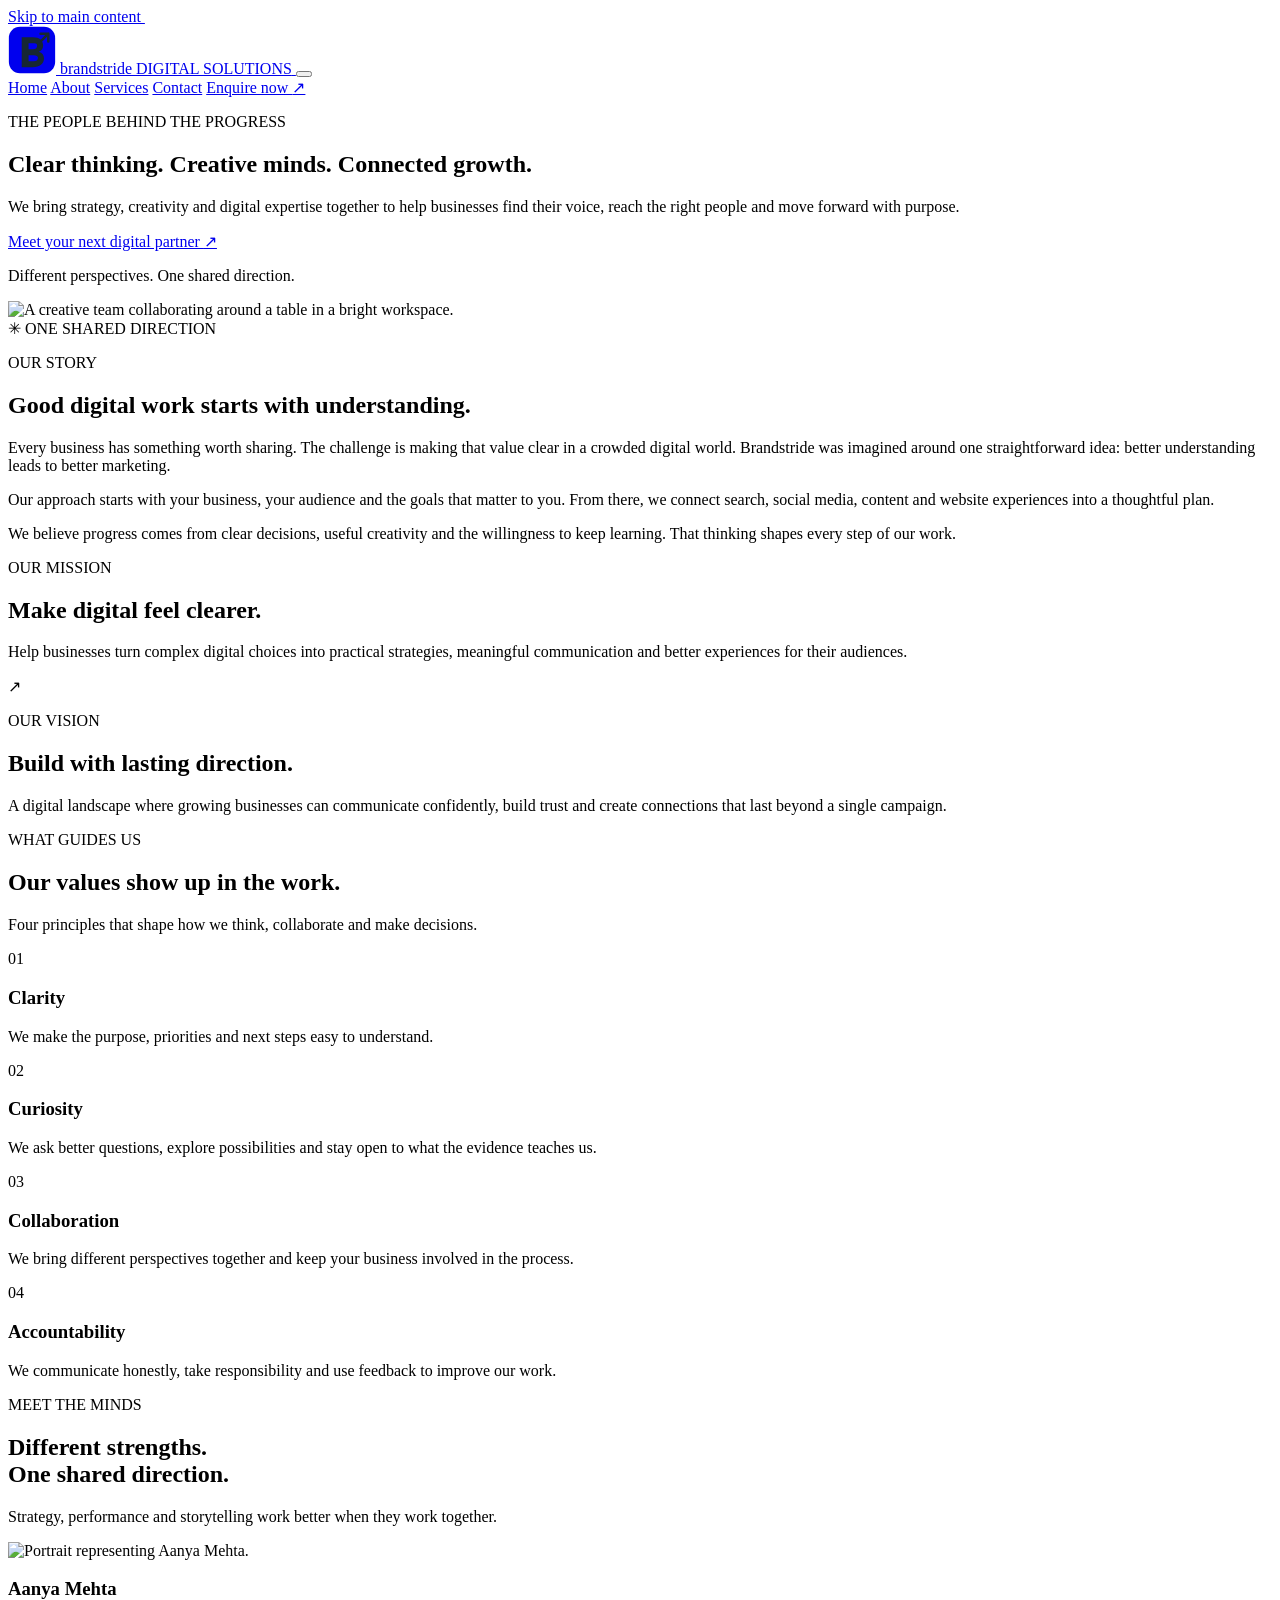
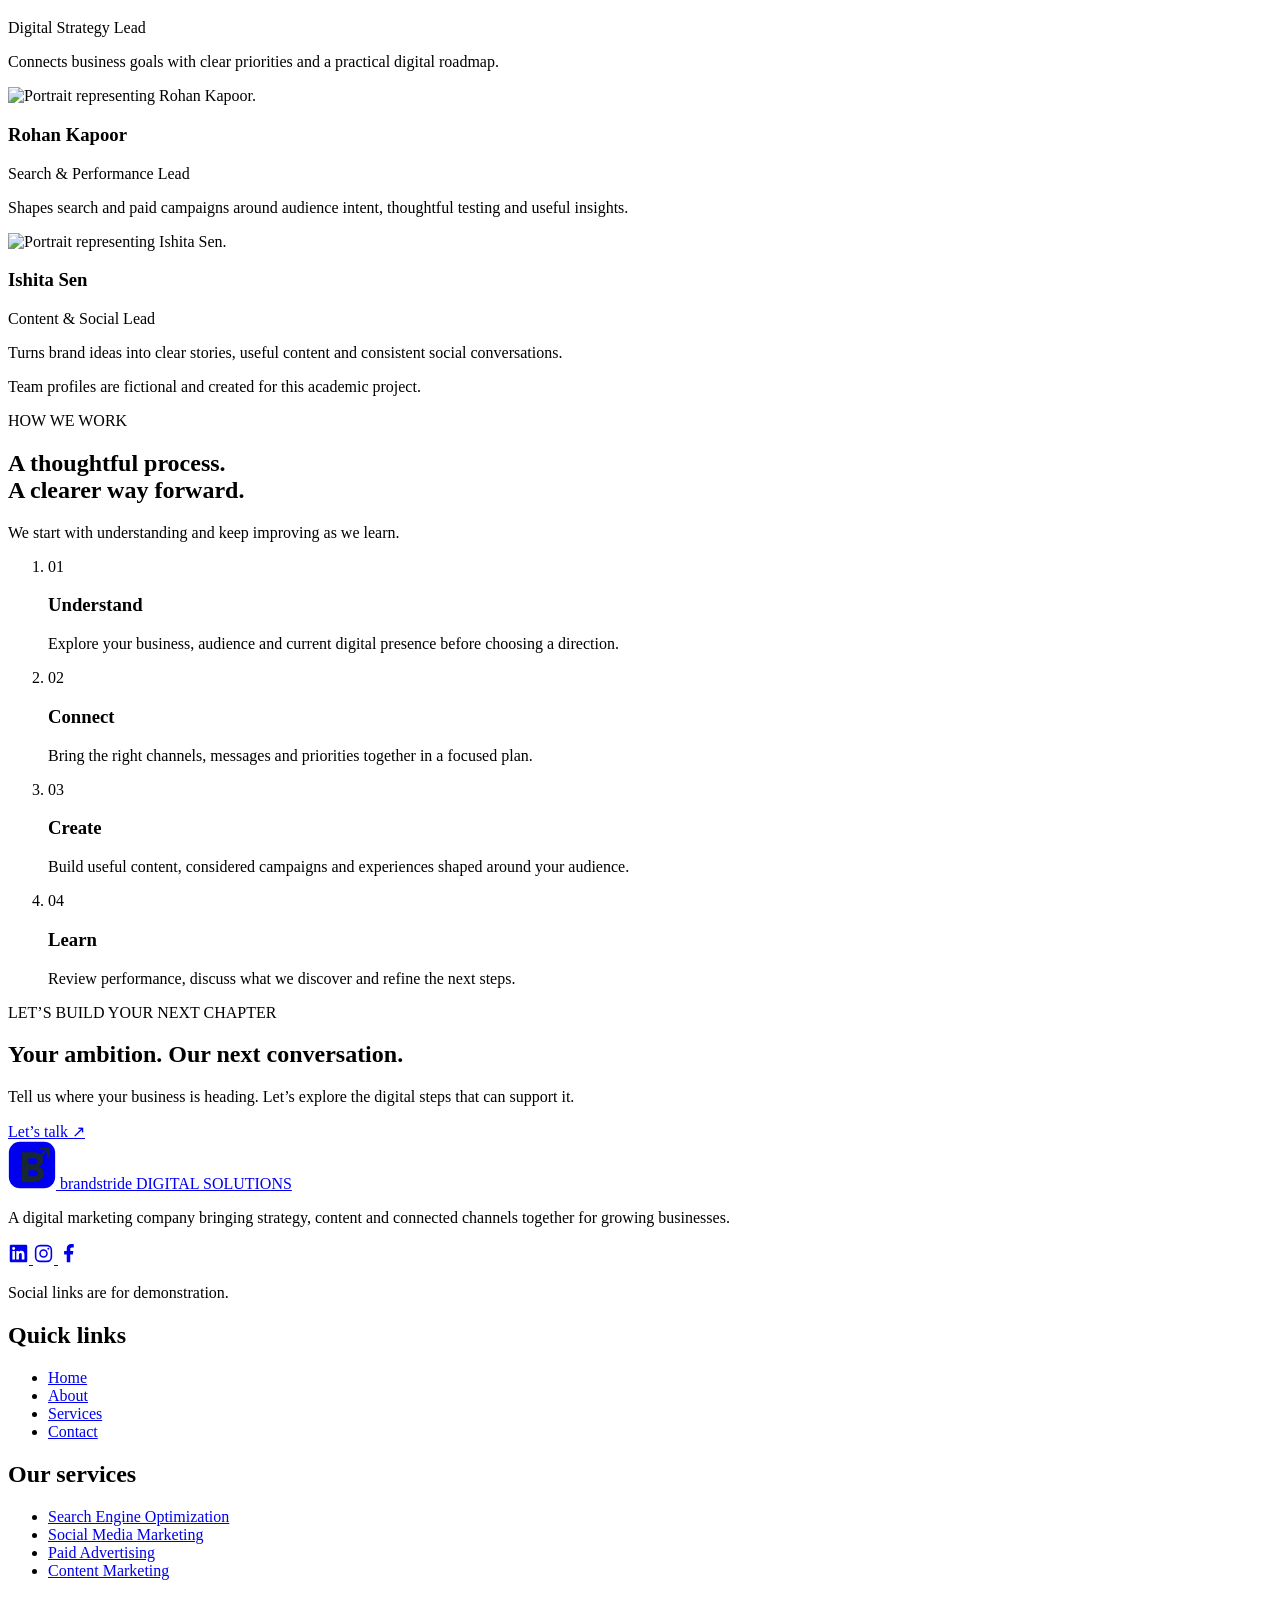
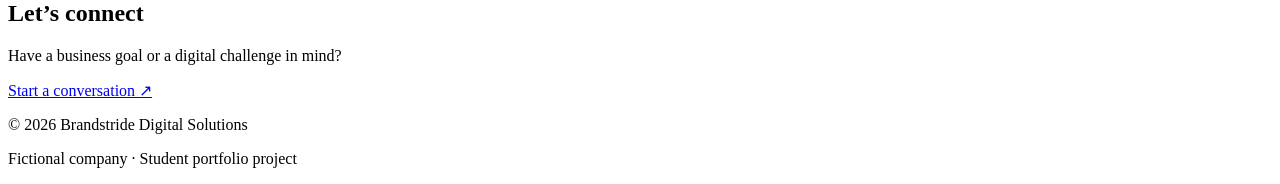
==== about.html @ cacadb17 "Add Brandstride website pages, styles and scripts" ====
<!DOCTYPE html>
<html lang="en">
<head>
  <meta charset="UTF-8">
  <meta name="viewport" content="width=device-width, initial-scale=1.0">

  <title>About Us | Brandstride Digital Solutions</title>

  <meta
    name="description"
    content="Meet Brandstride Digital Solutions. Discover our approach to digital marketing, our values and the people behind the work."
  >


  <link rel="stylesheet" href="css/style.css">
  <link rel="stylesheet" href="css/responsive.css">

  <script src="js/script.js" defer></script>
</head>

<body class="about-page">

  <a class="skip-link" href="#main-content">
    Skip to main content
  </a>

  <!-- SHARED BRAND LOGO -->
  <svg
    class="logo-definitions"
    xmlns="http://www.w3.org/2000/svg"
    width="0"
    height="0"
    aria-hidden="true"
    focusable="false"
  >
    <defs>
      <symbol id="brandstride-mark" viewBox="0 0 56 56">
        <rect
          x="1"
          y="1"
          width="54"
          height="54"
          rx="13"
          fill="currentColor"
        />

        <path
          d="M16 13h13c8 0 12 4 12 10 0 3-2 6-5 7 4 1 6 4 6 8 0 6-5 10-13 10H16V13Z"
          fill="#172733"
        />

        <path
          d="M24 20v7h5c3 0 5-1 5-4s-2-3-5-3h-5Zm0 14v7h6c3 0 5-1 5-4 0-2-2-3-5-3h-6Z"
          fill="currentColor"
        />

        <path
          d="M38 9h9v9M39 17l8-8"
          fill="none"
          stroke="#172733"
          stroke-width="3"
          stroke-linecap="round"
          stroke-linejoin="round"
        />
      </symbol>
    </defs>
  </svg>

  <!-- NAVBAR OVER THE HERO -->
  <header class="site-header">
    <div class="container header-inner">

      <a class="brand" href="index.html" aria-label="Brandstride home">
        <svg
          class="brand-symbol"
          width="48"
          height="48"
          viewBox="0 0 56 56"
          aria-hidden="true"
          focusable="false"
        >
          <use href="#brandstride-mark"></use>
        </svg>

        <span class="brand-name">
          brandstride
          <span class="brand-tagline">DIGITAL SOLUTIONS</span>
        </span>
      </a>

      <button
        class="menu-toggle"
        type="button"
        aria-label="Open navigation"
        aria-controls="main-navigation"
        aria-expanded="false"
      >
        <span></span>
        <span></span>
        <span></span>
      </button>

      <nav
        class="main-navigation"
        id="main-navigation"
        aria-label="Main navigation"
      >
        <a href="index.html">Home</a>
        <a href="about.html" aria-current="page">About</a>
        <a href="services.html">Services</a>
        <a href="contact.html">Contact</a>

        <a
          class="btn nav-cta"
          href="contact.html#contact-form"
          aria-haspopup="dialog"
          aria-controls="enquiry-dialog"
          data-enquiry-open
        >
          Enquire now
          <span aria-hidden="true">↗</span>
        </a>
      </nav>

    </div>
  </header>

  <main id="main-content">

    <!-- ABOUT HERO -->
    <section class="about-hero" aria-labelledby="about-title">
      <div class="container about-hero-layout">

        <div class="about-hero-content">
          <p class="eyebrow">THE PEOPLE BEHIND THE PROGRESS</p>

          <h1 class="about-title" id="about-title">
            <span>Clear thinking.</span>
            <span>Creative minds.</span>
            <span class="accent-text">Connected growth.</span>
          </h1>

          <p class="about-hero-description">
            We bring strategy, creativity and digital expertise together
            to help businesses find their voice, reach the right people
            and move forward with purpose.
          </p>

          <a class="btn about-btn-lime" href="contact.html">
            Meet your next digital partner
            <span aria-hidden="true">↗</span>
          </a>

          <p class="about-hero-note">
            Different perspectives. One shared direction.
          </p>
        </div>

        <div class="about-hero-image">
          <img
            src="images/team.png"
            alt="A creative team collaborating around a table in a bright workspace."
            width="1122"
            height="1402"
            fetchpriority="high"
          >

          <div class="about-image-label">
            <span aria-hidden="true">✳</span>
            <span>ONE SHARED DIRECTION</span>
          </div>
        </div>

      </div>
    </section>

    <!-- OUR STORY -->
    <section class="section about-story" aria-labelledby="story-title">
      <div class="container about-story-layout">

        <div>
          <p class="eyebrow">OUR STORY</p>

          <h2 id="story-title">
            Good digital work starts with understanding.
          </h2>
        </div>

        <div class="about-story-copy">
          <p>
            Every business has something worth sharing. The challenge
            is making that value clear in a crowded digital world.
            Brandstride was imagined around one straightforward idea:
            better understanding leads to better marketing.
          </p>

          <p>
            Our approach starts with your business, your audience and
            the goals that matter to you. From there, we connect search,
            social media, content and website experiences into a
            thoughtful plan.
          </p>

          <p>
            We believe progress comes from clear decisions, useful
            creativity and the willingness to keep learning.
            That thinking shapes every step of our work.
          </p>
        </div>

      </div>
    </section>

    <!-- MISSION AND VISION -->
    <section
      class="section about-purpose-section"
      aria-label="Our mission and vision"
    >
      <div class="container about-purpose-grid">

        <article class="about-purpose-card mission-card">
          <div class="purpose-copy">
            <p class="eyebrow">OUR MISSION</p>

            <h2>Make digital feel clearer.</h2>

            <span class="purpose-rule" aria-hidden="true"></span>

            <p>
              Help businesses turn complex digital choices into
              practical strategies, meaningful communication and
              better experiences for their audiences.
            </p>
          </div>

          <span class="mission-art" aria-hidden="true">↗</span>
        </article>

        <article class="about-purpose-card vision-card">
          <div class="purpose-copy">
            <p class="eyebrow">OUR VISION</p>

            <h2>Build with lasting direction.</h2>

            <span class="purpose-rule" aria-hidden="true"></span>

            <p>
              A digital landscape where growing businesses can
              communicate confidently, build trust and create
              connections that last beyond a single campaign.
            </p>
          </div>

          <div class="vision-art" aria-hidden="true">
            <span class="vision-orbit"></span>
            <span class="vision-sphere"></span>
          </div>
        </article>

      </div>
    </section>

    <!-- VALUES -->
    <section class="section about-values" aria-labelledby="values-title">
      <div class="container">

        <div class="about-heading-row">
          <div>
            <p class="eyebrow">WHAT GUIDES US</p>
            <h2 id="values-title">Our values show up in the work.</h2>
          </div>

          <p>
            Four principles that shape how we think,
            collaborate and make decisions.
          </p>
        </div>

        <div class="about-values-grid">

          <article class="about-value">
            <span class="value-number" aria-hidden="true">01</span>
            <h3>Clarity</h3>
            <p>
              We make the purpose, priorities and next steps
              easy to understand.
            </p>
          </article>

          <article class="about-value">
            <span class="value-number" aria-hidden="true">02</span>
            <h3>Curiosity</h3>
            <p>
              We ask better questions, explore possibilities
              and stay open to what the evidence teaches us.
            </p>
          </article>

          <article class="about-value">
            <span class="value-number" aria-hidden="true">03</span>
            <h3>Collaboration</h3>
            <p>
              We bring different perspectives together and keep
              your business involved in the process.
            </p>
          </article>

          <article class="about-value">
            <span class="value-number" aria-hidden="true">04</span>
            <h3>Accountability</h3>
            <p>
              We communicate honestly, take responsibility
              and use feedback to improve our work.
            </p>
          </article>

        </div>

      </div>
    </section>

    <!-- TEAM -->
    <section class="section about-team" aria-labelledby="team-title">
      <div class="container">

        <div class="about-heading-row">
          <div>
            <p class="eyebrow">MEET THE MINDS</p>

            <h2 id="team-title">
              Different strengths.<br>
              One shared direction.
            </h2>
          </div>

          <p>
            Strategy, performance and storytelling work
            better when they work together.
          </p>
        </div>

        <div class="about-team-grid">

          <article class="about-team-card">
            <div class="team-photo">
              <img
                src="images/team-aanya.png"
                alt="Portrait representing Aanya Mehta."
                width="1024"
                height="1024"
                loading="lazy"
                decoding="async"
              >
            </div>

            <div class="team-card-content">
              <h3>Aanya Mehta</h3>
              <p class="team-role">Digital Strategy Lead</p>

              <span class="team-card-rule" aria-hidden="true"></span>

              <p>
                Connects business goals with clear priorities
                and a practical digital roadmap.
              </p>
            </div>
          </article>

          <article class="about-team-card">
            <div class="team-photo">
              <img
                src="images/team-rohan.png"
                alt="Portrait representing Rohan Kapoor."
                width="1024"
                height="1024"
                loading="lazy"
                decoding="async"
              >
            </div>

            <div class="team-card-content">
              <h3>Rohan Kapoor</h3>
              <p class="team-role">Search &amp; Performance Lead</p>

              <span class="team-card-rule" aria-hidden="true"></span>

              <p>
                Shapes search and paid campaigns around audience
                intent, thoughtful testing and useful insights.
              </p>
            </div>
          </article>

          <article class="about-team-card">
            <div class="team-photo">
              <img
                src="images/team-ishita.png"
                alt="Portrait representing Ishita Sen."
                width="1024"
                height="1024"
                loading="lazy"
                decoding="async"
              >
            </div>

            <div class="team-card-content">
              <h3>Ishita Sen</h3>
              <p class="team-role">Content &amp; Social Lead</p>

              <span class="team-card-rule" aria-hidden="true"></span>

              <p>
                Turns brand ideas into clear stories, useful
                content and consistent social conversations.
              </p>
            </div>
          </article>

        </div>

        <p class="team-disclaimer">
          Team profiles are fictional and created for this academic project.
        </p>

      </div>
    </section>

    <!-- OUR APPROACH -->
    <section
      class="section about-approach"
      aria-labelledby="approach-title"
    >
      <div class="container about-approach-layout">

        <div class="about-approach-intro">
          <p class="eyebrow">HOW WE WORK</p>

          <h2 id="approach-title">
            A thoughtful process.<br>
            A clearer way forward.
          </h2>

          <p>
            We start with understanding and keep
            improving as we learn.
          </p>
        </div>

        <ol class="about-process-grid">

          <li class="about-process-card">
            <span class="process-number" aria-hidden="true">01</span>
            <h3>Understand</h3>
            <p>
              Explore your business, audience and current digital
              presence before choosing a direction.
            </p>
          </li>

          <li class="about-process-card">
            <span class="process-number" aria-hidden="true">02</span>
            <h3>Connect</h3>
            <p>
              Bring the right channels, messages and priorities
              together in a focused plan.
            </p>
          </li>

          <li class="about-process-card">
            <span class="process-number" aria-hidden="true">03</span>
            <h3>Create</h3>
            <p>
              Build useful content, considered campaigns and
              experiences shaped around your audience.
            </p>
          </li>

          <li class="about-process-card">
            <span class="process-number" aria-hidden="true">04</span>
            <h3>Learn</h3>
            <p>
              Review performance, discuss what we discover
              and refine the next steps.
            </p>
          </li>

        </ol>

      </div>
    </section>

    <!-- CONTACT CTA -->
    <section class="cta-section" aria-labelledby="about-cta-title">
      <div class="container cta-layout">

        <div>
          <p class="eyebrow">LET’S BUILD YOUR NEXT CHAPTER</p>

          <h2 id="about-cta-title">
            Your ambition. Our next conversation.
          </h2>

          <p>
            Tell us where your business is heading.
            Let’s explore the digital steps that can support it.
          </p>
        </div>

        <a class="btn about-btn-lime" href="contact.html">
          Let’s talk
          <span aria-hidden="true">↗</span>
        </a>

      </div>
    </section>

  </main>

  <!-- SHARED FOOTER -->
  <footer class="site-footer">
    <div class="container footer-layout">

      <div class="footer-brand-column">

        <a class="brand" href="index.html" aria-label="Brandstride Digital Solutions home">
          <svg
            class="brand-symbol"
            width="48"
            height="48"
            viewBox="0 0 56 56"
            aria-hidden="true"
            focusable="false"
          >
            <use href="#brandstride-mark"></use>
          </svg>

          <span class="brand-name">
            brandstride
            <span class="brand-tagline">DIGITAL SOLUTIONS</span>
          </span>
        </a>

        <p>
          A digital marketing company bringing strategy, content
          and connected channels together for growing businesses.
        </p>
        <!-- Demo social links: replace with company profiles when available. -->
        <nav class="footer-socials" aria-label="Social media">
          <a href="https://www.linkedin.com/" target="_blank" rel="noopener noreferrer" aria-label="LinkedIn — demo platform link, opens in a new tab">
            <svg viewBox="0 0 24 24" width="21" height="21" aria-hidden="true" focusable="false"><path d="M20.45 2H3.55C2.69 2 2 2.68 2 3.52v16.96C2 21.32 2.69 22 3.55 22h16.9c.86 0 1.55-.68 1.55-1.52V3.52C22 2.68 21.31 2 20.45 2ZM7.93 18.75H4.98V9.2h2.95v9.55ZM6.45 7.9a1.71 1.71 0 1 1 0-3.42 1.71 1.71 0 0 1 0 3.42Zm12.3 10.85H15.8V14.1c0-1.11-.02-2.54-1.55-2.54-1.55 0-1.79 1.21-1.79 2.46v4.73H9.51V9.2h2.83v1.3h.04c.39-.74 1.36-1.52 2.79-1.52 2.99 0 3.58 1.97 3.58 4.53v5.24Z" fill="currentColor"/></svg>
          </a>
          <a href="https://www.instagram.com/" target="_blank" rel="noopener noreferrer" aria-label="Instagram — demo platform link, opens in a new tab">
            <svg viewBox="0 0 24 24" width="21" height="21" aria-hidden="true" focusable="false"><rect x="3" y="3" width="18" height="18" rx="5" fill="none" stroke="currentColor" stroke-width="1.8"/><circle cx="12" cy="12" r="4" fill="none" stroke="currentColor" stroke-width="1.8"/><circle cx="17.5" cy="6.5" r="1.1" fill="currentColor"/></svg>
          </a>
          <a href="https://www.facebook.com/" target="_blank" rel="noopener noreferrer" aria-label="Facebook — demo platform link, opens in a new tab">
            <svg viewBox="0 0 24 24" width="21" height="21" aria-hidden="true" focusable="false"><path d="M14 22v-9h3l.5-4H14V7c0-1.16.33-2 2-2h2V1.4c-.35-.05-1.55-.15-2.95-.15C12.13 1.25 10 3.07 10 6.4V9H7v4h3v9h4Z" fill="currentColor"/></svg>
          </a>
        </nav>
        <p class="footer-social-note">Social links are for demonstration.</p>


      </div>

      <div class="footer-column">
        <h2>Quick links</h2>

        <ul>
          <li><a href="index.html">Home</a></li>
          <li><a href="about.html">About</a></li>
          <li><a href="services.html">Services</a></li>
          <li><a href="contact.html">Contact</a></li>
        </ul>
      </div>

      <div class="footer-column">
        <h2>Our services</h2>

        <ul>
          <li>
            <a href="services.html#seo">
              Search Engine Optimization
            </a>
          </li>
          <li>
            <a href="services.html#social-media">
              Social Media Marketing
            </a>
          </li>
          <li>
            <a href="services.html#paid-advertising">
              Paid Advertising
            </a>
          </li>
          <li>
            <a href="services.html#content-marketing">
              Content Marketing
            </a>
          </li>
        </ul>
      </div>

      <div class="footer-column footer-connect">
        <h2>Let’s connect</h2>

        <p>
          Have a business goal or a digital challenge in mind?
        </p>

        <a class="footer-contact-link" href="contact.html">
          Start a conversation
          <span aria-hidden="true">↗</span>
        </a>
      </div>

    </div>

    <div class="container footer-bottom">
      <p>
        &copy; <span id="copyright-year">2026</span>
        Brandstride Digital Solutions
      </p>

      <p>Fictional company · Student portfolio project</p>
    </div>
  </footer>

  <!-- SHARED ENQUIRY POPUP: opened by the upcoming JavaScript -->
  <dialog
    class="enquiry-dialog"
    id="enquiry-dialog"
    aria-labelledby="enquiry-title"
    aria-describedby="enquiry-description"
    data-enquiry-dialog
  >
    <div class="enquiry-layout">

      <aside class="enquiry-intro">
        <p class="enquiry-eyebrow">YOUR NEXT DIGITAL STEP</p>

        <h2 id="enquiry-title">
          Ready for your <span>next move?</span>
        </h2>

        <p id="enquiry-description">
          Tell us about your business. Let’s connect your goals
          with a clear digital direction.
        </p>

        <ul class="enquiry-highlights">
          <li>Strategy shaped around your goals</li>
          <li>Connected digital marketing services</li>
          <li>Clear communication from the start</li>
        </ul>

        <span class="enquiry-art" aria-hidden="true">↗</span>

        <p class="enquiry-intro-note">
          Clear thinking. Connected growth.
        </p>
      </aside>

      <div class="enquiry-form-panel">
        <form method="dialog" class="enquiry-close-form">
          <button
            class="enquiry-close"
            type="submit"
            value="cancel"
            aria-label="Close enquiry form"
            data-enquiry-close
          >
            <span aria-hidden="true">×</span>
          </button>
        </form>

        <p class="enquiry-eyebrow">ENQUIRE NOW</p>
        <h3 id="enquiry-form-title">Tell us what you have in mind.</h3>
        <p class="enquiry-form-description">
          Fields marked <span aria-hidden="true">*</span> are required.
        </p>

        <form
          class="enquiry-form"
          id="enquiry-form"
          aria-labelledby="enquiry-form-title"
          aria-describedby="enquiry-form-note"
          data-enquiry-form
        >
          <div class="enquiry-field">
            <label for="enquiry-name">Your name <span aria-hidden="true">*</span></label>
            <input
              id="enquiry-name" name="name" type="text"
              placeholder="Your full name" autocomplete="name"
              maxlength="100" required autofocus
            >
          </div>

          <div class="enquiry-field">
            <label for="enquiry-email">Email address <span aria-hidden="true">*</span></label>
            <input
              id="enquiry-email" name="email" type="email"
              placeholder="you@company.com" autocomplete="email"
              maxlength="254" required
            >
          </div>

          <div class="enquiry-field">
            <label for="enquiry-phone">Phone number <span class="enquiry-optional">(optional)</span></label>
            <input
              id="enquiry-phone" name="phone" type="tel"
              placeholder="Your contact number" autocomplete="tel"
              maxlength="30"
            >
          </div>

          <div class="enquiry-field">
            <label for="enquiry-service">Service interested in <span aria-hidden="true">*</span></label>
            <select id="enquiry-service" name="service" required>
              <option value="" disabled selected>Select a service</option>
              <option value="seo">Search Engine Optimization</option>
              <option value="social-media">Social Media Marketing</option>
              <option value="paid-advertising">Paid Advertising</option>
              <option value="content-marketing">Content Marketing</option>
              <option value="email-marketing">Email Marketing</option>
              <option value="website-optimization">Website Optimization</option>
              <option value="not-sure">Help me choose</option>
            </select>
          </div>

          <div class="enquiry-field">
            <label for="enquiry-message">Your goals <span aria-hidden="true">*</span></label>
            <textarea
              id="enquiry-message" name="message" rows="3"
              placeholder="A little about your business and what you want to achieve."
              maxlength="3000" required
            ></textarea>
          </div>

          <button class="enquiry-submit" type="submit" data-enquiry-submit disabled>
            Send enquiry <span aria-hidden="true">↗</span>
          </button>

          <p class="enquiry-form-note" id="enquiry-form-note">
            Academic project demo. No enquiry is sent to a company.
          </p>

          <p
            class="enquiry-status" role="status" aria-live="polite"
            aria-atomic="true" data-enquiry-status
          ></p>
        </form>
      </div>

    </div>
  </dialog>


</body>
</html>
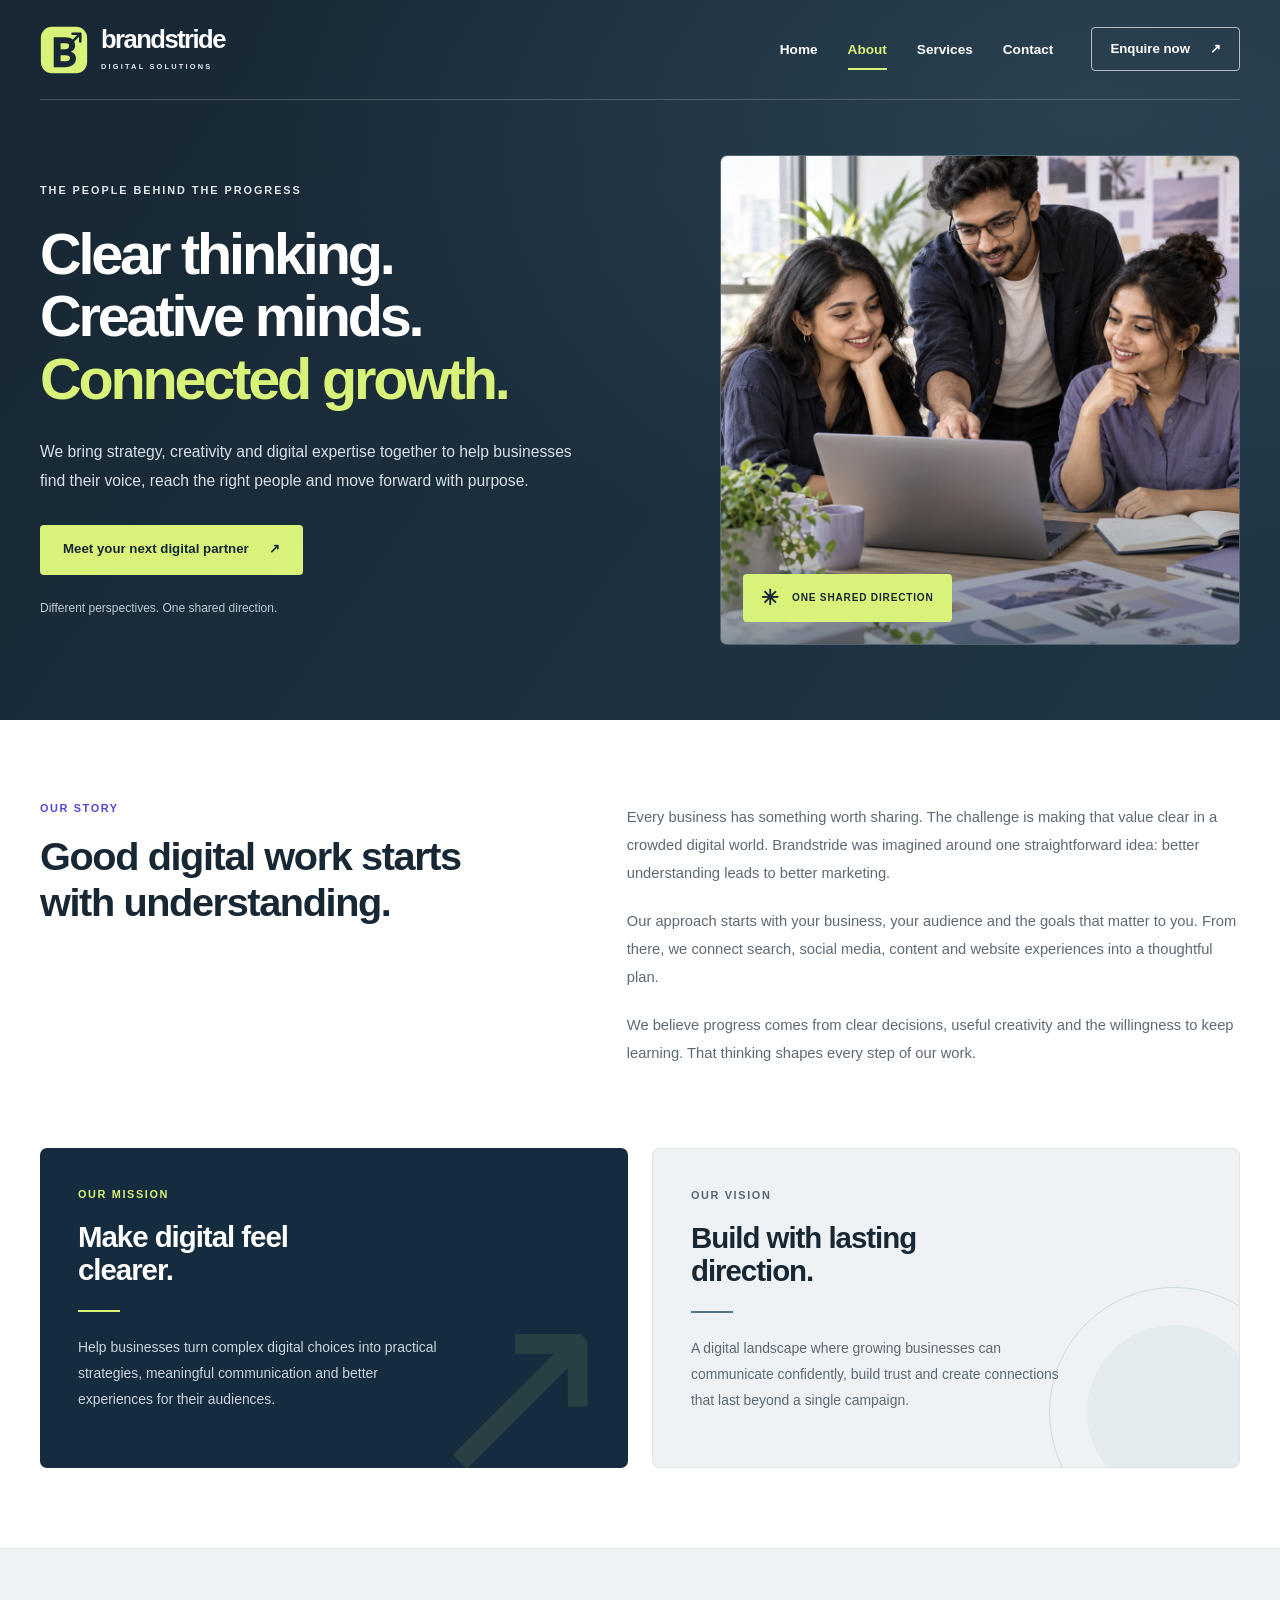
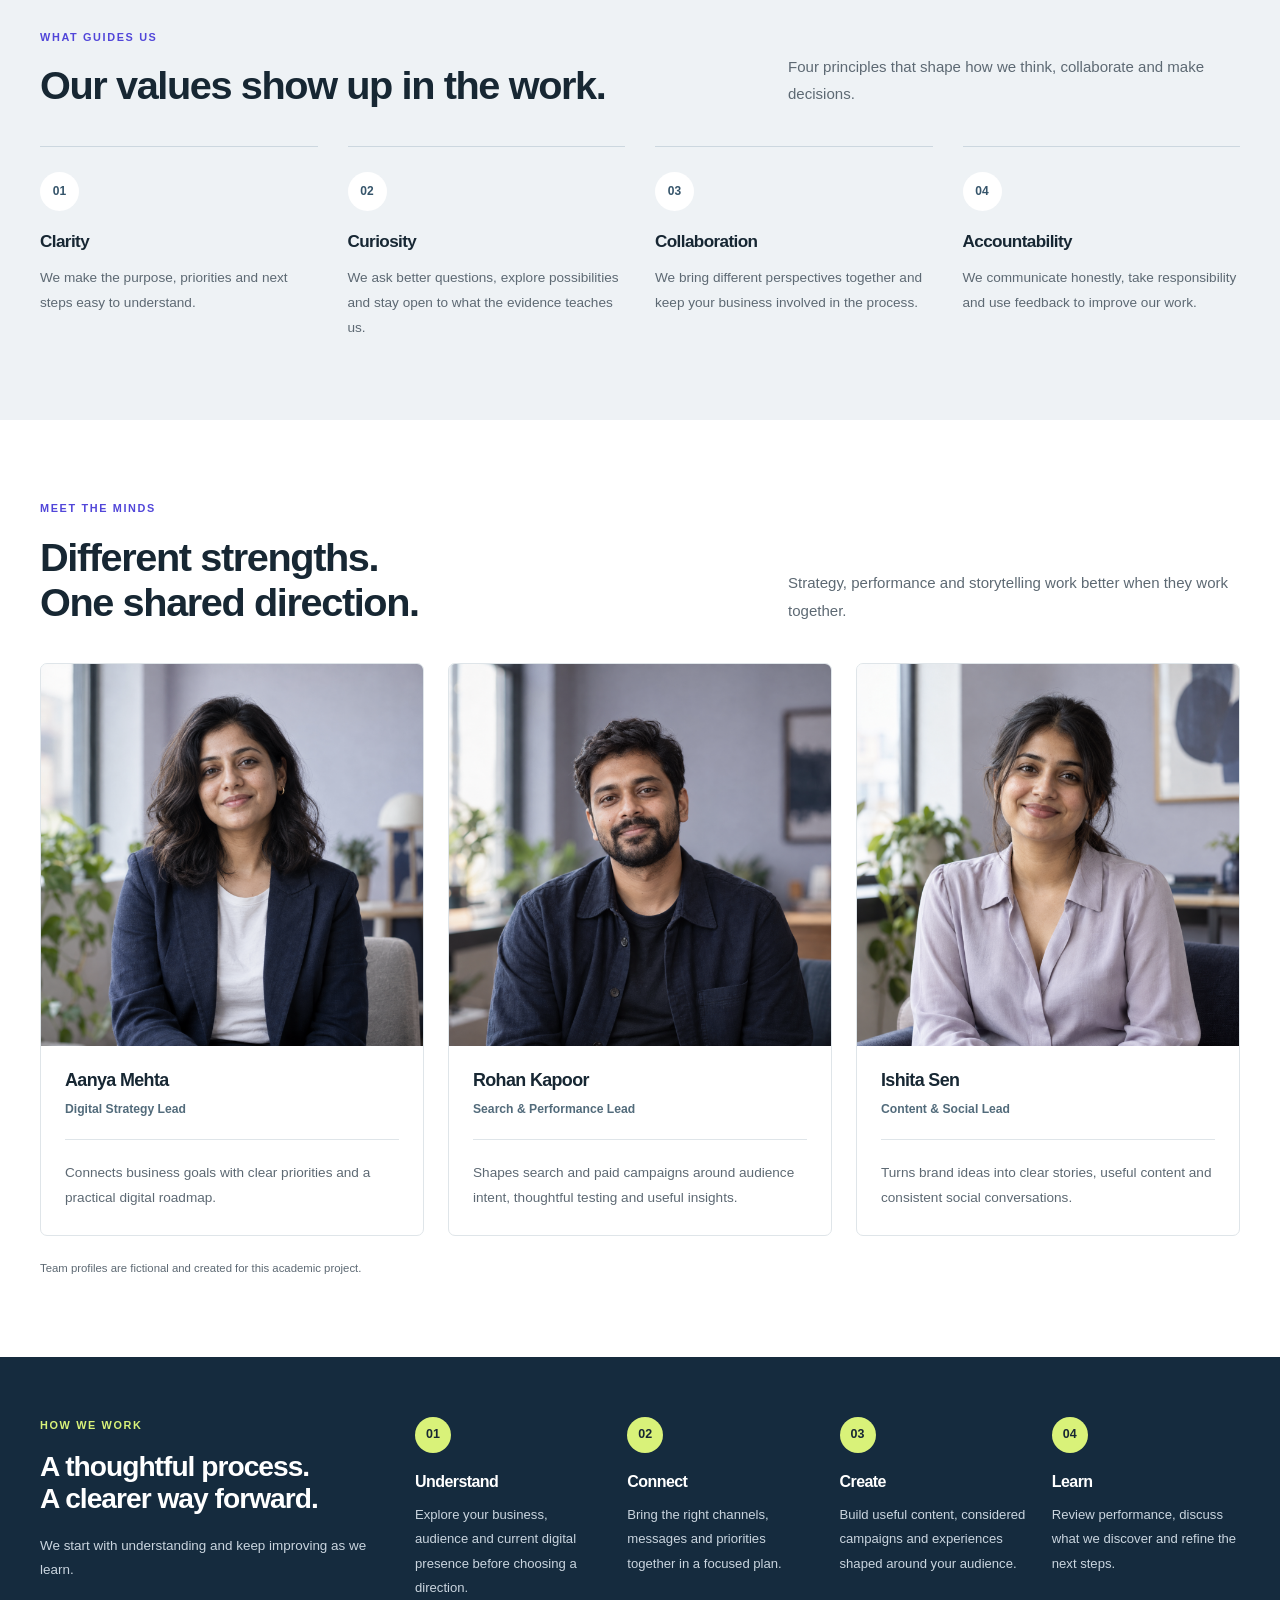
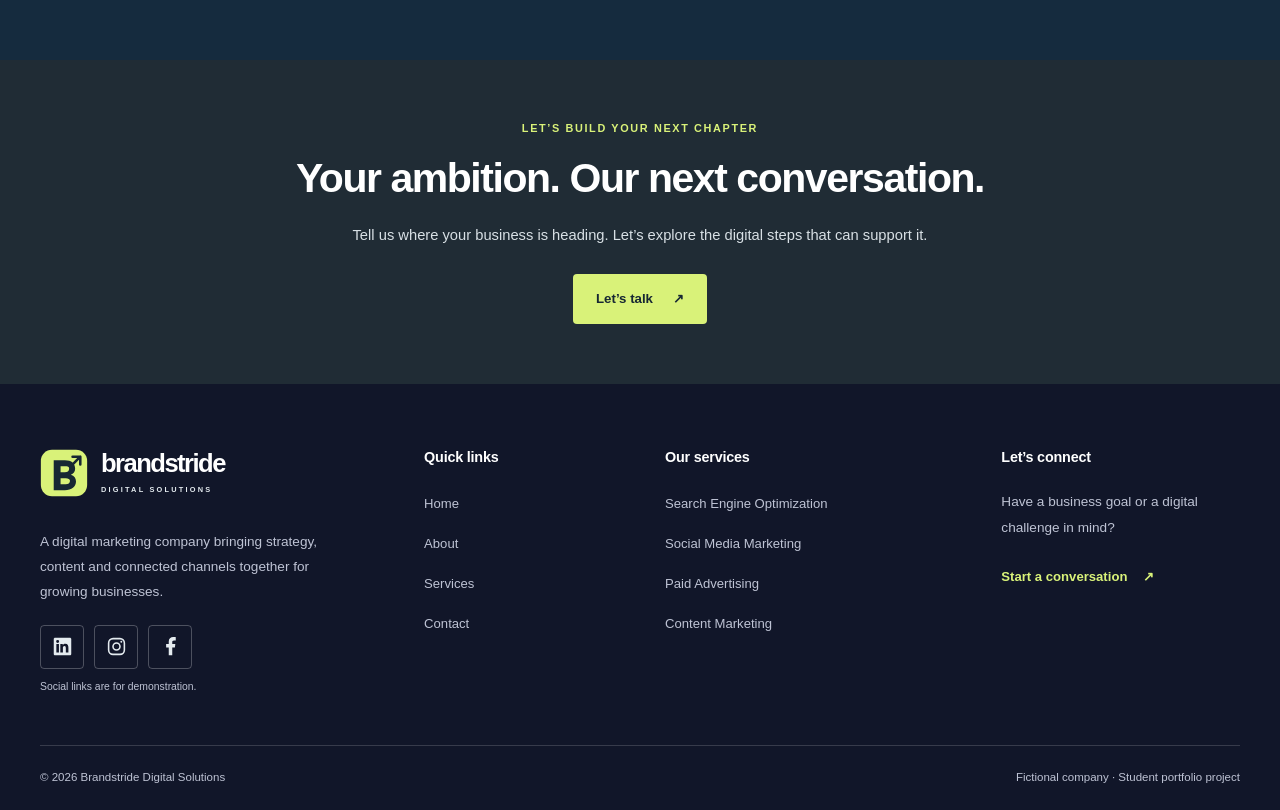
==== commit 0c8b30cf: "Fix stylesheet folder capitalization for Vercel" ====
--- a/about.html
+++ b/about.html
@@ -12,8 +12,8 @@
   >
 
 
-  <link rel="stylesheet" href="css/style.css">
-  <link rel="stylesheet" href="css/responsive.css">
+  <link rel="stylesheet" href="Css/style.css">
+  <link rel="stylesheet" href="Css/responsive.css">
 
   <script src="js/script.js" defer></script>
 </head>
--- a/Css/style.css
+++ b/Css/style.css
@@ -0,0 +1,5302 @@
+/* =====================================
+   1. DESIGN TOKENS AND BASE
+===================================== */
+
+.home-page {
+  --primary: #5146d9;
+  --primary-dark: #3d32b7;
+  --primary-light: #ece9ff;
+  --navy: #111629;
+  --lime: #d9f279;
+  --white: #ffffff;
+
+  --home-ink: #172733;
+  --home-dark: #202c35;
+  --home-muted: #5d6973;
+  --home-soft: #eef2f5;
+  --home-border: #dfe5e9;
+
+  --text-light: #bec3d4;
+  --shadow-soft: 0 14px 30px rgba(23, 39, 51, 0.08);
+
+  position: relative;
+  margin: 0;
+  background: var(--white);
+  color: var(--home-ink);
+
+  font-family: "Inter", "Segoe UI", Arial, sans-serif;
+  font-size: 16px;
+  line-height: 1.7;
+  -webkit-font-smoothing: antialiased;
+}
+
+.home-page *,
+.home-page *::before,
+.home-page *::after {
+  box-sizing: border-box;
+}
+
+.home-page :is(h1, h2, h3, h4, p) {
+  margin: 0;
+}
+
+.home-page :is(h1, h2, h3, h4) {
+  color: var(--home-ink);
+  line-height: 1.15;
+}
+
+.home-page :is(h1, h2) {
+  letter-spacing: -0.045em;
+}
+
+.home-page h3 {
+  letter-spacing: -0.025em;
+}
+
+.home-page p {
+  color: var(--home-muted);
+}
+
+.home-page a {
+  color: inherit;
+  text-decoration: none;
+}
+
+.home-page button {
+  font: inherit;
+}
+
+.home-page :is(img, svg, video) {
+  display: block;
+}
+
+.home-page img {
+  max-width: 100%;
+  height: auto;
+}
+
+.home-page :is(ul, ol) {
+  margin: 0;
+}
+
+.home-page [hidden] {
+  display: none !important;
+}
+
+.home-page .logo-definitions {
+  position: absolute;
+  width: 0;
+  height: 0;
+  overflow: hidden;
+  pointer-events: none;
+}
+
+.home-page ::selection {
+  background: var(--lime);
+  color: var(--home-ink);
+}
+
+.home-page :focus-visible {
+  outline: 3px solid var(--primary);
+  outline-offset: 5px;
+}
+
+.home-page .container {
+  width: min(1200px, calc(100% - 80px));
+  margin-inline: auto;
+}
+
+.home-page main {
+  overflow: clip;
+}
+
+.home-page .section {
+  padding-block: 80px;
+}
+
+.home-page .section h2 {
+  font-size: clamp(2rem, 3.1vw, 2.9rem);
+  font-weight: 750;
+  line-height: 1.14;
+}
+
+.home-page .eyebrow {
+  margin-bottom: 16px;
+  color: var(--primary);
+  font-size: 0.68rem;
+  font-weight: 750;
+  line-height: 1.5;
+  letter-spacing: 0.15em;
+}
+
+.home-page :is(
+  .home-heading-row,
+  .challenge-grid,
+  .services-grid,
+  .benefits-list,
+  .home-process-layout,
+  .process-grid,
+  .industries-grid,
+  .faq-layout,
+  .footer-layout
+) > * {
+  min-width: 0;
+}
+
+.home-page :is(h1, h2, h3, p, a) {
+  overflow-wrap: break-word;
+}
+
+.home-page #services {
+  scroll-margin-top: 30px;
+}
+
+/* =====================================
+   2. BUTTONS AND LINKS
+===================================== */
+
+.home-page .btn {
+  display: inline-flex;
+  align-items: center;
+  justify-content: center;
+  gap: 20px;
+
+  min-height: 50px;
+  padding: 14px 22px;
+  border: 1px solid transparent;
+  border-radius: 4px;
+
+  font-size: 0.85rem;
+  font-weight: 650;
+  line-height: 1.4;
+  text-align: center;
+
+  transition:
+    background 0.2s ease,
+    color 0.2s ease,
+    border-color 0.2s ease;
+}
+
+.home-page .home-btn-lime {
+  border-color: var(--lime);
+  background: var(--lime);
+  color: var(--home-ink);
+  font-weight: 750;
+}
+
+.home-page .home-btn-lime:hover {
+  border-color: #e6fa9d;
+  background: #e6fa9d;
+}
+
+.home-page .text-link {
+  display: inline-flex;
+  align-items: center;
+  gap: 16px;
+
+  min-height: 44px;
+  padding-block: 7px;
+  border-bottom: 1px solid currentColor;
+
+  color: var(--primary);
+  font-size: 0.85rem;
+  font-weight: 650;
+  line-height: 1.5;
+}
+
+.home-page .text-link:hover {
+  color: var(--primary-dark);
+}
+
+.home-page .skip-link {
+  position: fixed;
+  top: -100px;
+  left: 20px;
+  z-index: 100;
+
+  padding: 12px 20px;
+  border-radius: 4px;
+  background: var(--home-ink);
+  color: var(--white);
+}
+
+.home-page .skip-link:focus {
+  top: 16px;
+}
+
+/* =====================================
+   3. NAVBAR OVER THE VIDEO
+===================================== */
+
+.home-page .site-header {
+  position: absolute;
+  top: 0;
+  right: 0;
+  left: 0;
+  z-index: 50;
+
+  border: 0;
+  background: transparent;
+  backdrop-filter: none;
+}
+
+.home-page .header-inner {
+  display: flex;
+  align-items: center;
+  justify-content: space-between;
+  gap: 30px;
+
+  min-height: 100px;
+  border-bottom: 1px solid rgba(255, 255, 255, 0.2);
+}
+
+.home-page .brand {
+  display: inline-flex;
+  align-items: center;
+  gap: 13px;
+  flex-shrink: 0;
+}
+
+.home-page .brand-symbol {
+  width: 48px;
+  height: 48px;
+  flex-shrink: 0;
+  color: var(--lime);
+}
+
+.home-page .brand-name {
+  color: var(--white);
+  font-size: 1.6rem;
+  font-weight: 800;
+  line-height: 1;
+  letter-spacing: -0.06em;
+}
+
+.home-page .brand-tagline {
+  display: block;
+  margin-top: 8px;
+
+  color: #e4ebef;
+  font-size: 0.46rem;
+  font-weight: 650;
+  letter-spacing: 0.3em;
+}
+
+.home-page .main-navigation {
+  display: flex;
+  align-items: center;
+  gap: 30px;
+}
+
+.home-page .main-navigation > a:not(.nav-cta) {
+  position: relative;
+  padding-block: 12px;
+
+  color: #edf2f5;
+  font-size: 0.85rem;
+  font-weight: 600;
+
+  transition: color 0.2s ease;
+}
+
+.home-page .main-navigation > a:not(.nav-cta)::after {
+  content: "";
+  position: absolute;
+  right: 0;
+  bottom: 3px;
+  left: 0;
+
+  height: 2px;
+  background: var(--lime);
+
+  transform: scaleX(0);
+  transform-origin: left;
+  transition: transform 0.25s ease;
+}
+
+.home-page .main-navigation > a:not(.nav-cta):hover,
+.home-page .main-navigation > a[aria-current="page"] {
+  color: var(--lime);
+}
+
+.home-page .main-navigation > a:not(.nav-cta):hover::after,
+.home-page .main-navigation > a[aria-current="page"]::after {
+  transform: scaleX(1);
+}
+
+.home-page .nav-cta {
+  min-height: 44px;
+  padding: 11px 18px;
+  margin-left: 8px;
+
+  border-color: rgba(255, 255, 255, 0.65);
+  background: transparent;
+  color: var(--white);
+
+  font-size: 0.8rem;
+}
+
+.home-page .nav-cta:hover {
+  border-color: var(--lime);
+  background: var(--lime);
+  color: var(--home-ink);
+}
+
+.home-page .site-header :focus-visible {
+  outline-color: var(--lime);
+}
+
+.home-page .menu-toggle {
+  display: none;
+}
+
+/* =====================================
+   4. VIDEO HERO
+===================================== */
+
+.home-page .home-hero {
+  position: relative;
+  isolation: isolate;
+  display: grid;
+  place-items: center;
+  overflow: hidden;
+
+  min-height: clamp(700px, 100svh, 1000px);
+  padding: 175px 0 85px;
+
+  background: var(--home-dark);
+  color: var(--white);
+  text-align: center;
+}
+
+.home-page .home-hero-media {
+  position: absolute;
+  inset: 0;
+  z-index: -2;
+  overflow: hidden;
+
+  background:
+    radial-gradient(
+      ellipse at 50% 25%,
+      #58778b,
+      #263e50 55%,
+      #172733
+    );
+}
+
+.home-page .home-hero-video {
+  position: absolute;
+  inset: 0;
+
+  width: 100%;
+  height: 100%;
+  max-width: none;
+
+  object-fit: cover;
+  object-position: center;
+  filter: saturate(0.8) brightness(0.9);
+  pointer-events: none;
+}
+
+.home-page .home-hero::after {
+  content: "";
+  position: absolute;
+  inset: 0;
+  z-index: -1;
+
+  background:
+    linear-gradient(
+      180deg,
+      rgba(8, 21, 31, 0.72) 0%,
+      rgba(8, 21, 31, 0.35) 28%,
+      rgba(8, 21, 31, 0.48) 60%,
+      rgba(8, 21, 31, 0.72) 100%
+    );
+
+  pointer-events: none;
+}
+
+.home-page .home-hero-content {
+  position: relative;
+  max-width: 1000px;
+}
+
+.home-page .home-hero-eyebrow {
+  margin-bottom: 25px;
+  color: #edf3f6;
+  letter-spacing: 0.2em;
+  animation: home-copy-enter 0.7s ease both;
+}
+
+.home-page .home-hero-title {
+  color: var(--white);
+
+  font-size: clamp(3rem, 5.4vw, 5.3rem);
+  font-weight: 800;
+  line-height: 1.06;
+  letter-spacing: -0.045em;
+  text-wrap: balance;
+}
+
+.home-page .home-hero-title > span {
+  display: block;
+  animation: home-copy-enter 0.9s ease both;
+}
+
+.home-page .home-hero-title > span:nth-child(2) {
+  animation-delay: 0.12s;
+}
+
+.home-page .home-hero-title > span:nth-child(3) {
+  animation-delay: 0.24s;
+}
+
+.home-page .home-hero-description {
+  max-width: 650px;
+  margin: 28px auto 0;
+
+  color: #edf2f5;
+  font-size: 1.05rem;
+  line-height: 1.8;
+
+  animation: home-copy-enter 0.9s 0.3s ease both;
+}
+
+.home-page .home-hero-actions {
+  display: flex;
+  flex-wrap: wrap;
+  align-items: center;
+  justify-content: center;
+  gap: 25px;
+  margin-top: 32px;
+
+  animation: home-copy-enter 0.9s 0.4s ease both;
+}
+
+.home-page .home-hero-link {
+  display: inline-flex;
+  align-items: center;
+  gap: 14px;
+
+  min-height: 44px;
+  padding-block: 8px;
+  border-bottom: 1px solid rgba(255, 255, 255, 0.55);
+
+  color: var(--white);
+  font-size: 0.85rem;
+  font-weight: 650;
+}
+
+.home-page .home-hero-link:hover {
+  border-color: var(--lime);
+  color: var(--lime);
+}
+
+.home-page .home-hero-note {
+  margin-top: 26px;
+  color: #d6e0e6;
+  font-size: 0.74rem;
+  letter-spacing: 0.025em;
+}
+
+.home-page .home-hero :focus-visible {
+  outline-color: var(--lime);
+}
+
+/* =====================================
+   5. SLIDING SERVICES
+===================================== */
+
+.home-page .channel-strip {
+  overflow: hidden;
+  background: var(--home-dark);
+  color: var(--white);
+}
+
+.home-page .channel-track {
+  display: flex;
+  width: max-content;
+  animation: home-channel-slide 30s linear infinite;
+}
+
+.home-page .channel-group {
+  display: flex;
+  align-items: center;
+  justify-content: space-around;
+  flex-shrink: 0;
+  gap: 45px;
+
+  width: max-content;
+  min-width: 100vw;
+  padding: 18px 30px;
+}
+
+.home-page .channel-group > span {
+  flex-shrink: 0;
+  color: #f1f4f6;
+
+  font-size: 0.73rem;
+  font-weight: 650;
+  line-height: 1.5;
+  letter-spacing: 0.1em;
+  white-space: nowrap;
+}
+
+.home-page .channel-group .channel-divider {
+  color: var(--lime);
+  font-size: 1.25rem;
+  line-height: 1;
+}
+
+.home-page .channel-strip:hover .channel-track,
+.home-page .channel-strip:focus-within .channel-track {
+  animation-play-state: paused;
+}
+
+/* =====================================
+   6. SECTION HEADINGS
+===================================== */
+
+.home-page .home-heading-row {
+  display: grid;
+  grid-template-columns: minmax(0, 1.2fr) minmax(0, 0.8fr);
+  align-items: end;
+  gap: 70px;
+  margin-bottom: 38px;
+}
+
+.home-page .home-heading-row h2 {
+  max-width: 650px;
+}
+
+.home-page .home-heading-row > p,
+.home-page .home-heading-copy > p {
+  font-size: 0.94rem;
+  line-height: 1.85;
+}
+
+.home-page .home-heading-copy .text-link {
+  margin-top: 18px;
+  font-size: 0.83rem;
+}
+
+/* =====================================
+   7. CHALLENGES
+===================================== */
+
+.home-page .challenges-section {
+  background: var(--white);
+}
+
+.home-page .challenge-grid {
+  display: grid;
+  grid-template-columns: repeat(3, minmax(0, 1fr));
+  gap: 28px;
+}
+
+.home-page .challenge-card {
+  padding: 26px 0 0;
+  border: 0;
+  border-top: 1px solid var(--home-border);
+  border-radius: 0;
+
+  background: transparent;
+  box-shadow: none;
+  transform: none;
+}
+
+.home-page .challenge-card .icon-box {
+  display: grid;
+  place-items: center;
+
+  width: 44px;
+  height: 44px;
+  margin-bottom: 18px;
+  border-radius: 50%;
+
+  background: var(--home-soft);
+  color: var(--primary);
+
+  font-size: 1.8rem;
+  line-height: 1;
+}
+
+.home-page .challenge-card h3 {
+  font-size: 1.08rem;
+  line-height: 1.35;
+}
+
+.home-page .challenge-card p {
+  margin-top: 12px;
+  font-size: 0.88rem;
+  line-height: 1.8;
+}
+
+/* =====================================
+   8. SERVICES GRID
+===================================== */
+
+.home-page .services-section {
+  border-top: 1px solid var(--home-border);
+  background: var(--white);
+}
+
+.home-page .services-grid {
+  display: grid;
+  grid-template-columns: repeat(3, minmax(0, 1fr));
+  gap: 24px;
+}
+
+.home-page .service-card {
+  display: flex;
+  flex-direction: column;
+  overflow: hidden;
+  min-width: 0;
+
+  border: 1px solid var(--home-border);
+  border-radius: 7px;
+  background: var(--white);
+
+  transition:
+    transform 0.25s ease,
+    border-color 0.25s ease,
+    box-shadow 0.25s ease;
+}
+
+.home-page .service-image {
+  position: relative;
+  overflow: hidden;
+  aspect-ratio: 16 / 10;
+  background: var(--home-soft);
+}
+
+.home-page .service-image img {
+  width: 100%;
+  height: 100%;
+  object-fit: cover;
+  filter: saturate(0.85);
+  transition: transform 0.5s ease;
+}
+
+.home-page .service-number {
+  position: absolute;
+  top: 14px;
+  left: 14px;
+
+  display: grid;
+  place-items: center;
+  width: 30px;
+  height: 30px;
+
+  border: 0;
+  border-radius: 4px;
+  background: rgba(255, 255, 255, 0.95);
+  color: var(--home-ink);
+
+  font-size: 0.65rem;
+  font-weight: 750;
+}
+
+.home-page .service-body {
+  display: flex;
+  flex-direction: column;
+  flex: 1;
+  padding: 23px;
+}
+
+.home-page .service-body h3 {
+  font-size: 1.15rem;
+  line-height: 1.3;
+}
+
+.home-page .service-body p {
+  margin: 13px 0 20px;
+  font-size: 0.86rem;
+  line-height: 1.75;
+}
+
+.home-page .service-link {
+  display: flex;
+  align-items: center;
+  justify-content: space-between;
+  gap: 12px;
+
+  min-height: 44px;
+  margin-top: auto;
+  padding-top: 14px;
+  border-top: 1px solid var(--home-border);
+
+  color: var(--primary);
+  font-size: 0.8rem;
+  font-weight: 700;
+}
+
+.home-page .service-card:hover {
+  transform: translateY(-4px);
+  border-color: #bcc9d3;
+  box-shadow: var(--shadow-soft);
+}
+
+.home-page .service-card:hover .service-image img {
+  transform: scale(1.035);
+}
+
+.home-page .service-card:focus-within {
+  border-color: var(--primary);
+}
+
+/* =====================================
+   9. WHY CHOOSE US
+===================================== */
+
+.home-page .why-section {
+  background: var(--home-soft);
+}
+
+.home-page .benefits-list {
+  display: grid;
+  grid-template-columns: repeat(3, minmax(0, 1fr));
+  gap: 35px;
+
+  margin: 0 0 28px;
+  padding: 0;
+  list-style: none;
+}
+
+.home-page .benefits-list li {
+  display: flex;
+  flex-direction: column;
+  align-items: flex-start;
+  gap: 17px;
+
+  padding: 26px 0 0;
+  border-top: 1px solid #d2dce3;
+}
+
+.home-page .benefit-icon {
+  display: grid;
+  place-items: center;
+  width: 52px;
+  height: 52px;
+  flex-shrink: 0;
+
+  border-radius: 50%;
+  background: var(--white);
+  color: var(--primary);
+
+  font-size: 1.8rem;
+  line-height: 1;
+}
+
+.home-page .benefits-list h3 {
+  padding: 0;
+  font-size: 1.05rem;
+  line-height: 1.4;
+}
+
+.home-page .benefits-list p {
+  margin-top: 10px;
+  font-size: 0.88rem;
+  line-height: 1.8;
+}
+
+/* =====================================
+   10. PROCESS
+===================================== */
+
+.home-page .process-section {
+  padding-block: 60px;
+  background: #152b3e;
+  color: var(--white);
+}
+
+.home-page .home-process-layout {
+  display: grid;
+  grid-template-columns: minmax(0, 0.8fr) minmax(0, 2fr);
+  align-items: start;
+  gap: 45px;
+}
+
+.home-page .process-section .eyebrow {
+  color: var(--lime);
+}
+
+.home-page .home-process-intro h2 {
+  color: var(--white);
+  font-size: clamp(1.65rem, 2.2vw, 2.2rem);
+  line-height: 1.2;
+}
+
+.home-page .process-grid {
+  display: grid;
+  grid-template-columns: repeat(4, minmax(0, 1fr));
+  gap: 24px;
+
+  margin: 0;
+  padding: 0;
+  list-style: none;
+}
+
+.home-page .process-card {
+  padding-top: 0;
+  border-top: 0;
+}
+
+.home-page .process-number {
+  display: grid;
+  place-items: center;
+  width: 36px;
+  height: 36px;
+  margin-bottom: 20px;
+  border-radius: 50%;
+
+  background: var(--lime);
+  color: var(--home-ink);
+
+  font-size: 0.82rem;
+  font-weight: 750;
+  letter-spacing: 0;
+  line-height: 1;
+}
+
+.home-page .process-card h3 {
+  margin: 0 0 10px;
+  color: var(--white);
+  font-size: 1rem;
+}
+
+.home-page .process-card p {
+  color: #cad5df;
+  font-size: 0.82rem;
+  line-height: 1.75;
+}
+
+/* =====================================
+   11. INDUSTRIES
+===================================== */
+
+.home-page .industries-section {
+  background: var(--white);
+}
+
+.home-page .industries-grid {
+  display: grid;
+  grid-template-columns: repeat(3, minmax(0, 1fr));
+  gap: 24px;
+}
+
+.home-page .industry-card {
+  overflow: hidden;
+  min-width: 0;
+
+  border: 1px solid var(--home-border);
+  border-radius: 7px;
+  background: var(--white);
+
+  transition:
+    transform 0.25s ease,
+    border-color 0.25s ease,
+    box-shadow 0.25s ease;
+}
+
+.home-page .industry-photo {
+  position: relative;
+  overflow: hidden;
+  aspect-ratio: 16 / 10;
+  background: var(--home-soft);
+}
+
+.home-page .industry-photo img {
+  width: 100%;
+  height: 100%;
+  object-fit: cover;
+  object-position: center;
+  filter: saturate(0.85);
+  transition: transform 0.5s ease;
+}
+
+.home-page .industry-photo::after {
+  content: "";
+  position: absolute;
+  inset: 0;
+
+  background:
+    linear-gradient(
+      to top,
+      rgba(10, 23, 33, 0.72),
+      transparent 65%
+    );
+
+  pointer-events: none;
+}
+
+.home-page .industry-photo-label {
+  position: absolute;
+  right: 20px;
+  bottom: 18px;
+  left: 20px;
+  z-index: 1;
+
+  color: var(--white);
+  font-size: 0.6rem;
+  font-weight: 750;
+  line-height: 1.5;
+  letter-spacing: 0.1em;
+}
+
+.home-page .industry-content {
+  padding: 23px;
+}
+
+.home-page .industry-content h3 {
+  font-size: 1.13rem;
+  line-height: 1.35;
+}
+
+.home-page .industry-content p {
+  margin-top: 12px;
+  font-size: 0.86rem;
+  line-height: 1.8;
+}
+
+.home-page .industry-card:hover {
+  transform: translateY(-4px);
+  border-color: #bcc9d3;
+  box-shadow: var(--shadow-soft);
+}
+
+.home-page .industry-card:hover .industry-photo img {
+  transform: scale(1.035);
+}
+
+/* =====================================
+   12. FAQ
+===================================== */
+
+.home-page .faq-section {
+  border-top: 1px solid var(--home-border);
+  background: #f7f9fa;
+}
+
+.home-page .faq-layout {
+  display: grid;
+  grid-template-columns: minmax(0, 0.8fr) minmax(0, 1.2fr);
+  align-items: start;
+  gap: 70px;
+}
+
+.home-page .faq-intro > p:not(.eyebrow) {
+  margin: 22px 0 16px;
+}
+
+.home-page .faq-list {
+  display: grid;
+  gap: 12px;
+}
+
+.home-page .faq-item {
+  border: 1px solid var(--home-border);
+  border-radius: 6px;
+  background: var(--white);
+  box-shadow: none;
+  transition: border-color 0.25s ease;
+}
+
+.home-page .faq-item[open] {
+  border-color: #b6c5d0;
+  box-shadow: none;
+}
+
+.home-page .faq-item summary {
+  display: flex;
+  align-items: center;
+  justify-content: space-between;
+  gap: 22px;
+
+  padding: 20px 23px;
+
+  font-size: 0.9rem;
+  font-weight: 650;
+  line-height: 1.5;
+  cursor: pointer;
+  list-style: none;
+}
+
+.home-page .faq-item summary::-webkit-details-marker {
+  display: none;
+}
+
+.home-page .faq-indicator {
+  position: relative;
+  width: 18px;
+  height: 18px;
+  flex-shrink: 0;
+}
+
+.home-page .faq-indicator::before,
+.home-page .faq-indicator::after {
+  content: "";
+  position: absolute;
+  top: 8px;
+  left: 2px;
+
+  width: 14px;
+  height: 2px;
+  border-radius: 2px;
+  background: var(--primary);
+  transition: transform 0.25s ease;
+}
+
+.home-page .faq-indicator::after {
+  transform: rotate(90deg);
+}
+
+.home-page .faq-item[open] .faq-indicator::after {
+  transform: rotate(0);
+}
+
+.home-page .faq-answer {
+  padding: 0 23px 22px;
+}
+
+.home-page .faq-answer p {
+  font-size: 0.86rem;
+  line-height: 1.8;
+}
+
+/* =====================================
+   13. CTA
+===================================== */
+
+.home-page .cta-section {
+  position: relative;
+  overflow: hidden;
+  padding-block: 60px;
+  background: var(--home-dark);
+  color: var(--white);
+}
+
+.home-page .cta-section::after {
+  content: none;
+}
+
+.home-page .cta-layout {
+  display: flex;
+  flex-direction: column;
+  align-items: center;
+  justify-content: center;
+  gap: 25px;
+  text-align: center;
+}
+
+.home-page .cta-layout > div {
+  max-width: 850px;
+}
+
+.home-page .cta-section .eyebrow {
+  color: var(--lime);
+}
+
+.home-page .cta-section h2 {
+  color: var(--white);
+  font-size: clamp(2rem, 3.2vw, 3rem);
+  font-weight: 750;
+}
+
+.home-page .cta-section p:not(.eyebrow) {
+  margin-top: 16px;
+  color: #d8e0e5;
+}
+
+/* =====================================
+   14. FOOTER
+===================================== */
+
+.home-page .site-footer {
+  padding: 65px 0 22px;
+  background: var(--navy);
+  color: var(--white);
+}
+
+.home-page .footer-layout {
+  display: grid;
+  grid-template-columns:
+    minmax(0, 1.4fr)
+    minmax(0, 0.8fr)
+    minmax(0, 1.2fr)
+    minmax(0, 1fr);
+  gap: 50px;
+}
+
+.home-page .footer-brand-column > p {
+  max-width: 310px;
+  margin-top: 24px;
+  color: var(--text-light);
+  font-size: 0.85rem;
+  line-height: 1.8;
+}
+
+.home-page .footer-column h2 {
+  margin-bottom: 23px;
+  color: var(--white);
+  font-size: 0.9rem;
+  font-weight: 650;
+  line-height: 1.4;
+  letter-spacing: 0;
+}
+
+.home-page .footer-column ul {
+  display: grid;
+  gap: 12px;
+  padding: 0;
+  list-style: none;
+}
+
+.home-page .footer-column li a {
+  color: var(--text-light);
+  font-size: 0.82rem;
+  transition: color 0.2s ease;
+}
+
+.home-page .footer-column li a:hover {
+  color: var(--lime);
+}
+
+.home-page .footer-connect > p {
+  color: var(--text-light);
+  font-size: 0.85rem;
+  line-height: 1.8;
+}
+
+.home-page .footer-contact-link {
+  display: inline-flex;
+  align-items: center;
+  gap: 14px;
+  min-height: 44px;
+  margin-top: 15px;
+  color: var(--lime);
+  font-size: 0.85rem;
+  font-weight: 650;
+}
+
+.home-page .footer-bottom {
+  display: flex;
+  align-items: center;
+  justify-content: space-between;
+  gap: 20px;
+
+  margin-top: 50px;
+  padding-top: 22px;
+  border-top: 1px solid rgba(255, 255, 255, 0.14);
+}
+
+.home-page .footer-bottom p {
+  color: #a9afc3;
+  font-size: 0.72rem;
+}
+
+.home-page .site-footer :focus-visible {
+  outline-color: var(--lime);
+}
+
+/* =====================================
+   15. ANIMATIONS
+===================================== */
+
+@keyframes home-copy-enter {
+  from {
+    opacity: 0;
+    transform: translateY(18px);
+  }
+
+  to {
+    opacity: 1;
+    transform: translateY(0);
+  }
+}
+
+@keyframes home-channel-slide {
+  from {
+    transform: translateX(0);
+  }
+
+  to {
+    transform: translateX(-50%);
+  }
+}
+/* ==============================
+   BRANDSTRIDE — ABOUT PAGE
+============================== */
+
+/* 1. PAGE BASE */
+
+.about-page {
+  --primary: #5146d9;
+  --primary-dark: #3d32b7;
+  --primary-light: #ece9ff;
+
+  --navy: #111629;
+  --lime: #d9f279;
+  --white: #ffffff;
+
+  --about-ink: #172733;
+  --about-dark: #202c35;
+  --about-muted: #5d6973;
+  --about-soft: #eef2f5;
+  --about-border: #dfe5e9;
+  --about-text-light: #bec3d4;
+
+  --about-shadow: 0 14px 30px rgba(23, 39, 51, 0.08);
+
+  position: relative;
+  margin: 0;
+  background: var(--white);
+  color: var(--about-ink);
+  font-family: "Inter", "Segoe UI", Arial, sans-serif;
+  font-size: 16px;
+  line-height: 1.7;
+}
+
+.about-page *,
+.about-page *::before,
+.about-page *::after {
+  box-sizing: border-box;
+}
+
+.about-page h1,
+.about-page h2,
+.about-page h3,
+.about-page h4,
+.about-page p {
+  margin: 0;
+}
+
+.about-page h1,
+.about-page h2,
+.about-page h3,
+.about-page h4 {
+  color: var(--about-ink);
+  line-height: 1.15;
+  letter-spacing: -0.035em;
+}
+
+.about-page p {
+  color: var(--about-muted);
+}
+
+.about-page a {
+  color: inherit;
+  text-decoration: none;
+}
+
+.about-page button {
+  font: inherit;
+}
+
+.about-page img {
+  display: block;
+  max-width: 100%;
+  height: auto;
+}
+
+.about-page svg {
+  display: block;
+}
+
+.about-page ul,
+.about-page ol {
+  margin: 0;
+  padding: 0;
+}
+
+.about-page [hidden] {
+  display: none !important;
+}
+
+.about-page .logo-definitions {
+  position: absolute;
+  width: 0;
+  height: 0;
+  overflow: hidden;
+  pointer-events: none;
+}
+
+.about-page :focus-visible {
+  outline: 3px solid var(--primary);
+  outline-offset: 5px;
+}
+
+.about-page .container {
+  width: min(1200px, calc(100% - 80px));
+  margin-inline: auto;
+}
+
+.about-page main {
+  overflow: clip;
+}
+
+.about-page .section {
+  padding: 80px 0;
+}
+
+.about-page .section h2 {
+  font-size: clamp(2rem, 3.1vw, 2.9rem);
+  font-weight: 750;
+  line-height: 1.14;
+}
+
+.about-page .eyebrow {
+  margin-bottom: 18px;
+  color: var(--primary);
+  font-size: 0.68rem;
+  font-weight: 800;
+  line-height: 1.5;
+  letter-spacing: 0.15em;
+  text-transform: uppercase;
+}
+
+.about-page .about-hero-layout > *,
+.about-page .about-story-layout > *,
+.about-page .about-heading-row > *,
+.about-page .about-purpose-grid > *,
+.about-page .about-values-grid > *,
+.about-page .about-team-grid > *,
+.about-page .about-approach-layout > *,
+.about-page .about-process-grid > *,
+.about-page .footer-layout > * {
+  min-width: 0;
+}
+
+.about-page h1,
+.about-page h2,
+.about-page h3,
+.about-page p,
+.about-page a {
+  overflow-wrap: break-word;
+}
+
+/* 2. BUTTONS AND SKIP LINK */
+
+.about-page .btn {
+  display: inline-flex;
+  align-items: center;
+  justify-content: center;
+  gap: 20px;
+
+  min-height: 50px;
+  padding: 14px 22px;
+
+  border: 1px solid transparent;
+  border-radius: 4px;
+
+  font-size: 0.83rem;
+  font-weight: 750;
+  line-height: 1.4;
+
+  cursor: pointer;
+
+  transition:
+    background-color 0.25s ease,
+    color 0.25s ease,
+    border-color 0.25s ease,
+    transform 0.25s ease;
+}
+
+.about-page .about-btn-lime {
+  background: var(--lime);
+  color: var(--about-ink);
+  box-shadow: none;
+}
+
+.about-page .about-btn-lime:hover {
+  transform: translateY(-2px);
+  background: #e6fa9e;
+  color: var(--about-ink);
+}
+
+.about-page .skip-link {
+  position: fixed;
+  top: -100px;
+  left: 20px;
+  z-index: 100;
+
+  padding: 12px 18px;
+  border-radius: 4px;
+
+  background: var(--lime);
+  color: var(--about-ink);
+  font-weight: 700;
+}
+
+.about-page .skip-link:focus {
+  top: 16px;
+}
+
+/* 3. NAVBAR */
+
+.about-page .site-header {
+  position: absolute;
+  top: 0;
+  right: 0;
+  left: 0;
+  z-index: 50;
+
+  width: 100%;
+  border: 0;
+  background: transparent;
+  box-shadow: none;
+  backdrop-filter: none;
+}
+
+.about-page .header-inner {
+  position: relative;
+
+  display: flex;
+  align-items: center;
+  justify-content: space-between;
+  gap: 30px;
+
+  min-height: 100px;
+  border-bottom: 1px solid rgba(255, 255, 255, 0.2);
+}
+
+.about-page .brand {
+  display: inline-flex;
+  align-items: center;
+  gap: 13px;
+  flex-shrink: 0;
+}
+
+.about-page .brand-symbol {
+  width: 48px;
+  height: 48px;
+  flex: 0 0 48px;
+  color: var(--lime);
+}
+
+.about-page .brand-name {
+  display: block;
+  color: var(--white);
+  font-size: 1.6rem;
+  font-weight: 800;
+  line-height: 1;
+  letter-spacing: -0.06em;
+}
+
+.about-page .brand-tagline {
+  display: block;
+  margin-top: 9px;
+
+  color: #e4ebef;
+  font-size: 0.46rem;
+  font-weight: 750;
+  line-height: 1.3;
+  letter-spacing: 0.3em;
+}
+
+.about-page .main-navigation {
+  display: flex;
+  align-items: center;
+  gap: 30px;
+}
+
+.about-page .main-navigation > a:not(.nav-cta) {
+  position: relative;
+
+  display: inline-flex;
+  align-items: center;
+  min-height: 44px;
+  padding: 12px 0;
+
+  color: var(--white);
+  font-size: 0.85rem;
+  font-weight: 600;
+}
+
+.about-page .main-navigation > a:not(.nav-cta)::after {
+  content: "";
+  position: absolute;
+  right: 0;
+  bottom: 3px;
+  left: 0;
+
+  height: 2px;
+  background: var(--lime);
+
+  transform: scaleX(0);
+  transform-origin: left;
+  transition: transform 0.25s ease;
+}
+
+.about-page .main-navigation > a:hover::after,
+.about-page .main-navigation > a[aria-current="page"]::after {
+  transform: scaleX(1);
+}
+
+.about-page .main-navigation > a[aria-current="page"] {
+  color: var(--lime);
+}
+
+.about-page .nav-cta {
+  min-height: 44px;
+  margin-left: 8px;
+  padding: 11px 18px;
+
+  border: 1px solid rgba(255, 255, 255, 0.65);
+  background: transparent;
+  color: var(--white);
+  box-shadow: none;
+}
+
+.about-page .nav-cta:hover {
+  border-color: var(--lime);
+  background: var(--lime);
+  color: var(--about-ink);
+}
+
+.about-page .site-header :focus-visible {
+  outline-color: var(--lime);
+}
+
+.about-page .menu-toggle {
+  display: none;
+
+  align-items: center;
+  justify-content: center;
+  flex-direction: column;
+  gap: 5px;
+
+  width: 44px;
+  height: 44px;
+  padding: 10px;
+
+  border: 1px solid rgba(255, 255, 255, 0.4);
+  border-radius: 4px;
+
+  background: transparent;
+  color: var(--white);
+  cursor: pointer;
+}
+
+.about-page .menu-toggle span {
+  display: block;
+  width: 21px;
+  height: 2px;
+  background: currentColor;
+}
+
+/* 4. ABOUT HERO */
+
+.about-page .about-hero {
+  position: relative;
+  isolation: isolate;
+  overflow: hidden;
+
+  padding: 155px 0 75px;
+
+  background:
+    radial-gradient(
+      ellipse at 85% 15%,
+      rgba(97, 132, 151, 0.2),
+      transparent 55%
+    ),
+    linear-gradient(125deg, #172733 0%, #203646 100%);
+}
+
+.about-page .about-hero-layout {
+  display: grid;
+  grid-template-columns: 1.08fr 0.92fr;
+  align-items: center;
+  gap: 70px;
+}
+
+.about-page .about-hero-content {
+  padding: 15px 0;
+}
+
+.about-page .about-hero-content > .eyebrow {
+  margin-bottom: 25px;
+  color: #e2e9ed;
+  letter-spacing: 0.18em;
+  animation: about-copy-enter 0.8s ease both;
+}
+
+.about-page .about-title {
+  color: var(--white);
+  font-size: clamp(3rem, 4.5vw, 4.4rem);
+  font-weight: 800;
+  line-height: 1.08;
+  letter-spacing: -0.055em;
+}
+
+.about-page .about-title > span {
+  display: block;
+  animation: about-copy-enter 0.85s ease both;
+}
+
+.about-page .about-title > span:nth-child(2) {
+  animation-delay: 0.12s;
+}
+
+.about-page .about-title > span:nth-child(3) {
+  animation-delay: 0.24s;
+}
+
+.about-page .about-title .accent-text {
+  color: var(--lime);
+}
+
+.about-page .about-hero-description {
+  max-width: 540px;
+  margin-top: 27px;
+
+  color: #d8e1e7;
+  font-size: 0.98rem;
+  line-height: 1.85;
+
+  animation: about-copy-enter 0.85s 0.3s ease both;
+}
+
+.about-page .about-hero-content > .btn {
+  margin-top: 30px;
+  animation: about-copy-enter 0.85s 0.4s ease both;
+}
+
+.about-page .about-hero-note {
+  margin-top: 23px;
+  color: #bccbd5;
+  font-size: 0.75rem;
+}
+
+.about-page .about-hero-image {
+  position: relative;
+  overflow: hidden;
+
+  width: 100%;
+  height: 490px;
+
+  border: 1px solid rgba(255, 255, 255, 0.14);
+  border-radius: 7px;
+  background: #344957;
+}
+
+.about-page .about-hero-image::after {
+  content: "";
+  position: absolute;
+  inset: 0;
+
+  background: linear-gradient(
+    to bottom,
+    transparent 55%,
+    rgba(17, 38, 52, 0.5)
+  );
+
+  pointer-events: none;
+}
+
+.about-page .about-hero-image > img {
+  width: 100%;
+  height: 100%;
+  object-fit: cover;
+  object-position: center;
+  filter: saturate(0.8);
+}
+
+.about-page .about-image-label {
+  position: absolute;
+  right: auto;
+  bottom: 22px;
+  left: 22px;
+  top: auto;
+  z-index: 1;
+
+  display: inline-flex;
+  align-items: center;
+  gap: 12px;
+
+  width: max-content;
+  max-width: calc(100% - 44px);
+  height: auto;
+  min-height: 48px;
+  padding: 13px 18px;
+
+  border-radius: 4px;
+  background: var(--lime);
+  color: var(--about-ink);
+
+  font-size: 0.63rem;
+  font-weight: 800;
+  line-height: 1.4;
+  letter-spacing: 0.08em;
+}
+
+.about-page .about-image-label > span:first-child {
+  font-size: 1.3rem;
+  line-height: 1;
+}
+
+/* 5. OUR STORY */
+
+.about-page .about-story {
+  background: var(--white);
+}
+
+.about-page .about-story-layout {
+  display: grid;
+  grid-template-columns: 0.9fr 1.1fr;
+  align-items: start;
+  gap: 85px;
+}
+
+.about-page .about-story-layout h2 {
+  max-width: 450px;
+}
+
+.about-page .about-story-copy {
+  padding-top: 4px;
+}
+
+.about-page .about-story-copy p {
+  font-size: 0.92rem;
+  line-height: 1.9;
+}
+
+.about-page .about-story-copy p + p {
+  margin-top: 20px;
+}
+
+/* 6. MISSION AND VISION */
+
+.about-page .about-purpose-section {
+  padding-top: 0;
+  background: var(--white);
+}
+
+.about-page .about-purpose-grid {
+  display: grid;
+  grid-template-columns: repeat(2, minmax(0, 1fr));
+  gap: 24px;
+}
+
+.about-page .about-purpose-card {
+  position: relative;
+  isolation: isolate;
+  overflow: hidden;
+
+  min-height: 320px;
+  padding: 38px;
+
+  border-radius: 7px;
+}
+
+.about-page .purpose-copy {
+  position: relative;
+  z-index: 1;
+  max-width: 370px;
+}
+
+.about-page .about-purpose-card h2 {
+  max-width: 310px;
+  font-size: clamp(1.8rem, 2.3vw, 2.3rem);
+}
+
+.about-page .about-purpose-card .purpose-copy > p:last-child {
+  font-size: 0.87rem;
+  line-height: 1.85;
+}
+
+.about-page .purpose-rule {
+  display: block;
+  width: 42px;
+  height: 2px;
+  margin: 23px 0;
+  background: var(--lime);
+}
+
+.about-page .mission-card {
+  background: #152b3e;
+}
+
+.about-page .mission-card .eyebrow {
+  color: var(--lime);
+}
+
+.about-page .mission-card h2 {
+  color: var(--white);
+}
+
+.about-page .mission-card .purpose-copy > p:last-child {
+  color: #cad5df;
+}
+
+.about-page .mission-art {
+  position: absolute;
+  right: 8px;
+  bottom: -44px;
+  z-index: 0;
+
+  color: var(--lime);
+  font-size: 15rem;
+  font-weight: 400;
+  line-height: 1;
+
+  opacity: 0.1;
+  pointer-events: none;
+}
+
+.about-page .vision-card {
+  border: 1px solid var(--about-border);
+  background: var(--about-soft);
+}
+
+.about-page .vision-card .eyebrow {
+  color: #526773;
+}
+
+.about-page .vision-card .purpose-rule {
+  background: #567386;
+}
+
+.about-page .vision-art {
+  position: absolute;
+  right: -60px;
+  bottom: -70px;
+  z-index: 0;
+
+  width: 250px;
+  height: 250px;
+
+  opacity: 0.45;
+  pointer-events: none;
+}
+
+.about-page .vision-orbit {
+  position: absolute;
+  inset: 0;
+
+  border: 1px solid #a5bac8;
+  border-radius: 50%;
+}
+
+.about-page .vision-sphere {
+  position: absolute;
+  inset: 38px;
+
+  border-radius: 50%;
+  background: #d7e2e9;
+}
+
+/* 7. SECTION HEADINGS */
+
+.about-page .about-heading-row {
+  display: grid;
+  grid-template-columns: 1.2fr 0.8fr;
+  align-items: end;
+  gap: 70px;
+  margin-bottom: 38px;
+}
+
+.about-page .about-heading-row h2 {
+  max-width: 650px;
+}
+
+.about-page .about-heading-row > p {
+  font-size: 0.94rem;
+  line-height: 1.85;
+}
+
+/* 8. VALUES */
+
+.about-page .about-values {
+  border-top: 1px solid var(--about-border);
+  background: var(--about-soft);
+}
+
+.about-page .about-values-grid {
+  display: grid;
+  grid-template-columns: repeat(4, minmax(0, 1fr));
+  gap: 30px;
+}
+
+.about-page .about-value {
+  padding: 25px 0 0;
+  border: 0;
+  border-top: 1px solid #ccd7df;
+  background: transparent;
+  box-shadow: none;
+}
+
+.about-page .value-number {
+  display: inline-flex;
+  align-items: center;
+  justify-content: center;
+
+  width: 39px;
+  height: 39px;
+  margin-bottom: 21px;
+
+  border-radius: 50%;
+  background: var(--white);
+  color: #35546a;
+
+  font-size: 0.75rem;
+  font-weight: 800;
+}
+
+.about-page .about-value h3 {
+  margin-bottom: 13px;
+  font-size: 1.07rem;
+}
+
+.about-page .about-value p {
+  font-size: 0.85rem;
+  line-height: 1.85;
+}
+
+/* 9. TEAM */
+
+.about-page .about-team {
+  background: var(--white);
+}
+
+.about-page .about-team-grid {
+  display: grid;
+  grid-template-columns: repeat(3, minmax(0, 1fr));
+  gap: 24px;
+}
+
+.about-page .about-team-card {
+  display: flex;
+  flex-direction: column;
+  overflow: hidden;
+
+  border: 1px solid var(--about-border);
+  border-radius: 7px;
+  background: var(--white);
+
+  transition:
+    transform 0.3s ease,
+    box-shadow 0.3s ease;
+}
+
+.about-page .about-team-card:hover {
+  transform: translateY(-4px);
+  box-shadow: var(--about-shadow);
+}
+
+.about-page .team-photo {
+  position: relative;
+  overflow: hidden;
+  aspect-ratio: 1 / 1;
+
+  border-radius: 0;
+  background: #e7edf1;
+}
+
+.about-page .team-photo img {
+  width: 100%;
+  height: 100%;
+
+  object-fit: cover;
+  object-position: center top;
+
+  filter: saturate(0.8);
+  transition: transform 0.45s ease;
+}
+
+.about-page .about-team-card:hover .team-photo img {
+  transform: scale(1.035);
+}
+
+.about-page .team-card-content {
+  flex: 1;
+  padding: 24px;
+}
+
+.about-page .team-card-content h3 {
+  font-size: 1.12rem;
+}
+
+.about-page .team-card-content .team-role {
+  margin-top: 8px;
+  color: #526b7b;
+  font-size: 0.76rem;
+  font-weight: 600;
+}
+
+.about-page .team-card-rule {
+  display: block;
+  width: 100%;
+  height: 1px;
+  margin: 20px 0;
+  background: var(--about-border);
+}
+
+.about-page .team-card-content > p:last-child {
+  font-size: 0.85rem;
+  line-height: 1.85;
+}
+
+.about-page .team-disclaimer {
+  margin-top: 23px;
+  font-size: 0.71rem;
+  line-height: 1.6;
+}
+
+/* 10. OUR APPROACH */
+
+.about-page .about-approach {
+  padding: 60px 0;
+  background: #152b3e;
+}
+
+.about-page .about-approach-layout {
+  display: grid;
+  grid-template-columns: 0.8fr 2fr;
+  align-items: start;
+  gap: 45px;
+}
+
+.about-page .about-approach-intro .eyebrow {
+  color: var(--lime);
+}
+
+.about-page .about-approach-intro h2 {
+  color: var(--white);
+  font-size: clamp(1.65rem, 2.2vw, 2.2rem);
+}
+
+.about-page .about-approach-intro > p:last-child {
+  margin-top: 19px;
+  color: #cad5df;
+  font-size: 0.84rem;
+  line-height: 1.8;
+}
+
+.about-page .about-process-grid {
+  display: grid;
+  grid-template-columns: repeat(4, minmax(0, 1fr));
+  gap: 24px;
+  list-style: none;
+}
+
+.about-page .about-process-card {
+  padding: 0;
+  border: 0;
+  background: transparent;
+}
+
+.about-page .process-number {
+  display: inline-flex;
+  align-items: center;
+  justify-content: center;
+
+  width: 36px;
+  height: 36px;
+  margin-bottom: 20px;
+
+  border: 0;
+  border-radius: 50%;
+  background: var(--lime);
+  color: var(--about-ink);
+
+  font-size: 0.78rem;
+  font-weight: 800;
+}
+
+.about-page .about-process-card h3 {
+  margin-bottom: 12px;
+  color: var(--white);
+  font-size: 1rem;
+}
+
+.about-page .about-process-card p {
+  color: #cad5df;
+  font-size: 0.82rem;
+  line-height: 1.85;
+}
+
+/* 11. CONTACT CTA */
+
+.about-page .cta-section {
+  position: relative;
+  overflow: hidden;
+  padding: 60px 0;
+  background: var(--about-dark);
+}
+
+.about-page .cta-section::before,
+.about-page .cta-section::after {
+  content: none;
+}
+
+.about-page .cta-layout {
+  display: flex;
+  align-items: center;
+  flex-direction: column;
+  gap: 25px;
+
+  max-width: 850px;
+  text-align: center;
+}
+
+.about-page .cta-layout .eyebrow {
+  color: var(--lime);
+}
+
+.about-page .cta-layout h2 {
+  color: var(--white);
+  font-size: clamp(2rem, 3.2vw, 3rem);
+  font-weight: 750;
+  line-height: 1.15;
+}
+
+.about-page .cta-layout > div > p:last-child {
+  max-width: 620px;
+  margin: 20px auto 0;
+
+  color: #d8e0e5;
+  font-size: 0.92rem;
+  line-height: 1.85;
+}
+
+/* 12. SHARED FOOTER */
+
+.about-page .site-footer {
+  padding: 65px 0 22px;
+  border: 0;
+  background: var(--navy);
+}
+
+.about-page .footer-layout {
+  display: grid;
+  grid-template-columns: 1.4fr 0.8fr 1.2fr 1fr;
+  align-items: start;
+  gap: 50px;
+}
+
+.about-page .site-footer .brand-name {
+  color: var(--white);
+}
+
+.about-page .site-footer .brand-symbol {
+  color: var(--lime);
+}
+
+.about-page .footer-brand-column > p {
+  max-width: 310px;
+  margin-top: 24px;
+
+  color: var(--about-text-light);
+  font-size: 0.85rem;
+  line-height: 1.85;
+}
+
+.about-page .footer-column h2 {
+  margin-bottom: 24px;
+
+  color: var(--white);
+  font-size: 0.9rem;
+  font-weight: 750;
+  letter-spacing: -0.015em;
+}
+
+.about-page .footer-column ul {
+  display: grid;
+  gap: 12px;
+  list-style: none;
+}
+
+.about-page .footer-column li {
+  margin: 0;
+}
+
+.about-page .footer-column li a {
+  display: inline-block;
+  padding: 3px 0;
+
+  color: var(--about-text-light);
+  font-size: 0.82rem;
+  line-height: 1.6;
+
+  transition: color 0.2s ease;
+}
+
+.about-page .footer-column li a:hover {
+  color: var(--lime);
+}
+
+.about-page .footer-connect > p {
+  color: var(--about-text-light);
+  font-size: 0.85rem;
+  line-height: 1.85;
+}
+
+.about-page .footer-contact-link {
+  display: inline-flex;
+  align-items: center;
+  gap: 16px;
+
+  min-height: 44px;
+  margin-top: 15px;
+
+  color: var(--lime);
+  font-size: 0.82rem;
+  font-weight: 750;
+}
+
+.about-page .footer-contact-link:hover {
+  color: #e6fa9e;
+}
+
+.about-page .footer-bottom {
+  display: flex;
+  align-items: center;
+  justify-content: space-between;
+  gap: 25px;
+
+  margin-top: 50px;
+  padding-top: 22px;
+
+  border-top: 1px solid rgba(255, 255, 255, 0.16);
+}
+
+.about-page .footer-bottom p {
+  color: var(--about-text-light);
+  font-size: 0.72rem;
+  line-height: 1.7;
+}
+
+.about-page .site-footer :focus-visible,
+.about-page .about-hero :focus-visible,
+.about-page .cta-section :focus-visible {
+  outline-color: var(--lime);
+}
+
+/* 13. HERO TEXT ANIMATION */
+
+@keyframes about-copy-enter {
+  from {
+    opacity: 0;
+    transform: translateY(18px);
+  }
+
+  to {
+    opacity: 1;
+    transform: translateY(0);
+  }
+}
+
+/* Accessibility preference, not a layout breakpoint */
+
+@media (prefers-reduced-motion: reduce) {
+  .about-page .about-hero-content > .eyebrow,
+  .about-page .about-title > span,
+  .about-page .about-hero-description,
+  .about-page .about-hero-content > .btn {
+    animation: none;
+  }
+
+  .about-page .btn,
+  .about-page .about-team-card,
+  .about-page .team-photo img,
+  .about-page .main-navigation > a::after {
+    transition: none;
+  }
+}
+/* ==============================
+   BRANDSTRIDE — SERVICES PAGE
+============================== */
+
+/* 1. BASE */
+
+.services-page {
+  --primary: #5146d9;
+  --primary-dark: #3d32b7;
+  --primary-light: #ece9ff;
+
+  --navy: #111629;
+  --lime: #d9f279;
+  --white: #ffffff;
+
+  --services-ink: #172733;
+  --services-dark: #202c35;
+  --services-muted: #5d6973;
+  --services-soft: #eef2f5;
+  --services-border: #dfe5e9;
+  --services-text-light: #bec3d4;
+
+  --services-shadow: 0 14px 30px rgba(23, 39, 51, 0.08);
+
+  position: relative;
+  margin: 0;
+  background: var(--white);
+  color: var(--services-ink);
+
+  font-family: "Inter", "Segoe UI", Arial, sans-serif;
+  font-size: 16px;
+  line-height: 1.7;
+}
+
+.services-page *,
+.services-page *::before,
+.services-page *::after {
+  box-sizing: border-box;
+}
+
+.services-page h1,
+.services-page h2,
+.services-page h3,
+.services-page h4,
+.services-page p,
+.services-page figure,
+.services-page blockquote,
+.services-page dl,
+.services-page dd {
+  margin: 0;
+}
+
+.services-page h1,
+.services-page h2,
+.services-page h3,
+.services-page h4 {
+  color: var(--services-ink);
+  line-height: 1.15;
+  letter-spacing: -0.035em;
+}
+
+.services-page p {
+  color: var(--services-muted);
+}
+
+.services-page a {
+  color: inherit;
+  text-decoration: none;
+}
+
+.services-page button {
+  font: inherit;
+}
+
+.services-page img {
+  display: block;
+  max-width: 100%;
+  height: auto;
+}
+
+.services-page svg {
+  display: block;
+}
+
+.services-page ul,
+.services-page ol {
+  margin: 0;
+  padding: 0;
+}
+
+.services-page [hidden] {
+  display: none !important;
+}
+
+.services-page .logo-definitions {
+  position: absolute;
+  width: 0;
+  height: 0;
+  overflow: hidden;
+  pointer-events: none;
+}
+
+.services-page :focus-visible {
+  outline: 3px solid var(--primary);
+  outline-offset: 5px;
+}
+
+.services-page .container {
+  width: min(1200px, calc(100% - 80px));
+  margin-inline: auto;
+}
+
+.services-page main {
+  overflow: clip;
+}
+
+.services-page .section {
+  padding: 80px 0;
+}
+
+.services-page .section h2 {
+  font-size: clamp(2rem, 3.1vw, 2.9rem);
+  font-weight: 750;
+  line-height: 1.14;
+}
+
+.services-page .eyebrow {
+  margin-bottom: 18px;
+  color: var(--primary);
+
+  font-size: 0.68rem;
+  font-weight: 800;
+  line-height: 1.5;
+  letter-spacing: 0.15em;
+  text-transform: uppercase;
+}
+
+.services-page .services-hero-layout > *,
+.services-page .services-heading-row > *,
+.services-page .service-detail > *,
+.services-page .campaign-projects-grid > *,
+.services-page .feedback-layout > *,
+.services-page .faq-layout > *,
+.services-page .footer-layout > * {
+  min-width: 0;
+}
+
+.services-page h1,
+.services-page h2,
+.services-page h3,
+.services-page p,
+.services-page a,
+.services-page li,
+.services-page dd {
+  overflow-wrap: break-word;
+}
+
+.services-page #service-details,
+.services-page .service-detail {
+  scroll-margin-top: 30px;
+}
+
+/* 2. BUTTONS AND LINKS */
+
+.services-page .btn {
+  display: inline-flex;
+  align-items: center;
+  justify-content: center;
+  gap: 20px;
+
+  min-height: 50px;
+  padding: 14px 22px;
+
+  border: 1px solid transparent;
+  border-radius: 4px;
+
+  font-size: 0.83rem;
+  font-weight: 750;
+  line-height: 1.4;
+
+  cursor: pointer;
+
+  transition:
+    background-color 0.25s ease,
+    color 0.25s ease,
+    border-color 0.25s ease,
+    transform 0.25s ease;
+}
+
+.services-page .services-btn-lime {
+  background: var(--lime);
+  color: var(--services-ink);
+  box-shadow: none;
+}
+
+.services-page .services-btn-lime:hover {
+  transform: translateY(-2px);
+  background: #e6fa9e;
+  color: var(--services-ink);
+}
+
+.services-page .text-link {
+  display: inline-flex;
+  align-items: center;
+  gap: 20px;
+
+  min-height: 44px;
+  padding: 8px 0;
+
+  border-bottom: 1px solid var(--primary);
+  color: var(--primary);
+
+  font-size: 0.82rem;
+  font-weight: 750;
+
+  transition: color 0.2s ease;
+}
+
+.services-page .text-link:hover {
+  color: var(--primary-dark);
+}
+
+.services-page .skip-link {
+  position: fixed;
+  top: -100px;
+  left: 20px;
+  z-index: 100;
+
+  padding: 12px 18px;
+  border-radius: 4px;
+
+  background: var(--lime);
+  color: var(--services-ink);
+  font-weight: 700;
+}
+
+.services-page .skip-link:focus {
+  top: 16px;
+}
+
+/* 3. NAVBAR */
+
+.services-page .site-header {
+  position: absolute;
+  top: 0;
+  right: 0;
+  left: 0;
+  z-index: 50;
+
+  width: 100%;
+  border: 0;
+  background: transparent;
+  box-shadow: none;
+  backdrop-filter: none;
+}
+
+.services-page .header-inner {
+  position: relative;
+
+  display: flex;
+  align-items: center;
+  justify-content: space-between;
+  gap: 30px;
+
+  min-height: 100px;
+  border-bottom: 1px solid rgba(255, 255, 255, 0.2);
+}
+
+.services-page .brand {
+  display: inline-flex;
+  align-items: center;
+  gap: 13px;
+  flex-shrink: 0;
+}
+
+.services-page .brand-symbol {
+  width: 48px;
+  height: 48px;
+  flex: 0 0 48px;
+  color: var(--lime);
+}
+
+.services-page .brand-name {
+  display: block;
+  color: var(--white);
+
+  font-size: 1.6rem;
+  font-weight: 800;
+  line-height: 1;
+  letter-spacing: -0.06em;
+}
+
+.services-page .brand-tagline {
+  display: block;
+  margin-top: 9px;
+  color: #e4ebef;
+
+  font-size: 0.46rem;
+  font-weight: 750;
+  line-height: 1.3;
+  letter-spacing: 0.3em;
+}
+
+.services-page .main-navigation {
+  display: flex;
+  align-items: center;
+  gap: 30px;
+}
+
+.services-page .main-navigation > a:not(.nav-cta) {
+  position: relative;
+
+  display: inline-flex;
+  align-items: center;
+
+  min-height: 44px;
+  padding: 12px 0;
+
+  color: var(--white);
+  font-size: 0.85rem;
+  font-weight: 600;
+}
+
+.services-page .main-navigation > a:not(.nav-cta)::after {
+  content: "";
+  position: absolute;
+  right: 0;
+  bottom: 3px;
+  left: 0;
+
+  height: 2px;
+  background: var(--lime);
+
+  transform: scaleX(0);
+  transform-origin: left;
+  transition: transform 0.25s ease;
+}
+
+.services-page .main-navigation > a:hover::after,
+.services-page .main-navigation > a[aria-current="page"]::after {
+  transform: scaleX(1);
+}
+
+.services-page .main-navigation > a[aria-current="page"] {
+  color: var(--lime);
+}
+
+.services-page .nav-cta {
+  min-height: 44px;
+  margin-left: 8px;
+  padding: 11px 18px;
+
+  border: 1px solid rgba(255, 255, 255, 0.65);
+  background: transparent;
+  color: var(--white);
+  box-shadow: none;
+}
+
+.services-page .nav-cta:hover {
+  border-color: var(--lime);
+  background: var(--lime);
+  color: var(--services-ink);
+}
+
+.services-page .site-header :focus-visible {
+  outline-color: var(--lime);
+}
+
+.services-page .menu-toggle {
+  display: none;
+
+  align-items: center;
+  justify-content: center;
+  flex-direction: column;
+  gap: 5px;
+
+  width: 44px;
+  height: 44px;
+  padding: 10px;
+
+  border: 1px solid rgba(255, 255, 255, 0.4);
+  border-radius: 4px;
+
+  background: transparent;
+  color: var(--white);
+  cursor: pointer;
+}
+
+.services-page .menu-toggle span {
+  display: block;
+  width: 21px;
+  height: 2px;
+  background: currentColor;
+}
+
+/* 4. HERO */
+
+.services-page .services-hero {
+  position: relative;
+  isolation: isolate;
+  overflow: hidden;
+
+  padding: 155px 0 75px;
+
+  background:
+    radial-gradient(
+      ellipse at 85% 15%,
+      rgba(97, 132, 151, 0.2),
+      transparent 55%
+    ),
+    linear-gradient(125deg, #172733 0%, #203646 100%);
+}
+
+.services-page .services-hero-layout {
+  display: grid;
+  grid-template-columns: 1.08fr 0.92fr;
+  align-items: center;
+  gap: 65px;
+}
+
+.services-page .services-hero-content {
+  padding: 15px 0;
+}
+
+.services-page .services-hero-content > .eyebrow {
+  margin-bottom: 25px;
+  color: #e2e9ed;
+  letter-spacing: 0.18em;
+}
+
+.services-page .services-title {
+  color: var(--white);
+
+  font-size: clamp(3rem, 4.5vw, 4.4rem);
+  font-weight: 800;
+  line-height: 1.08;
+  letter-spacing: -0.055em;
+}
+
+.services-page .services-title > span {
+  display: block;
+  animation: services-copy-enter 0.85s ease both;
+}
+
+.services-page .services-title > span:nth-child(2) {
+  animation-delay: 0.12s;
+}
+
+.services-page .services-title > span:nth-child(3) {
+  animation-delay: 0.24s;
+}
+
+.services-page .services-title .accent-text {
+  color: var(--lime);
+}
+
+.services-page .services-hero-description {
+  max-width: 540px;
+  margin-top: 27px;
+
+  color: #d8e1e7;
+  font-size: 0.98rem;
+  line-height: 1.85;
+
+  animation: services-copy-enter 0.85s 0.3s ease both;
+}
+
+.services-page .services-hero-actions {
+  display: flex;
+  align-items: center;
+  flex-wrap: wrap;
+  gap: 23px;
+
+  margin-top: 30px;
+  animation: services-copy-enter 0.85s 0.4s ease both;
+}
+
+.services-page .hero-text-link {
+  display: inline-flex;
+  align-items: center;
+  gap: 18px;
+
+  min-height: 44px;
+  padding: 8px 0;
+
+  border-bottom: 1px solid rgba(255, 255, 255, 0.65);
+  color: var(--white);
+
+  font-size: 0.8rem;
+  font-weight: 700;
+}
+
+.services-page .hero-text-link:hover {
+  color: var(--lime);
+  border-color: var(--lime);
+}
+
+.services-page .services-hero-note {
+  margin-top: 23px;
+  color: #bccbd5;
+  font-size: 0.75rem;
+}
+
+.services-page .services-hero-visual {
+  position: relative;
+  overflow: hidden;
+
+  width: 100%;
+  height: 490px;
+
+  border: 1px solid rgba(255, 255, 255, 0.14);
+  border-radius: 7px;
+  background: #344957;
+}
+
+.services-page .services-hero-visual::after {
+  content: "";
+  position: absolute;
+  inset: 0;
+
+  background: linear-gradient(
+    to bottom,
+    transparent 55%,
+    rgba(17, 38, 52, 0.5)
+  );
+
+  pointer-events: none;
+}
+
+.services-page .services-hero-visual img {
+  width: 100%;
+  height: 100%;
+
+  object-fit: cover;
+  object-position: center;
+  filter: saturate(0.8);
+}
+
+.services-page .services-hero-badge {
+  position: absolute;
+  top: auto;
+  right: auto;
+  bottom: 22px;
+  left: 22px;
+  z-index: 1;
+
+  display: inline-flex;
+  align-items: center;
+  gap: 12px;
+
+  width: max-content;
+  max-width: calc(100% - 44px);
+  height: auto;
+  min-height: 48px;
+  padding: 13px 18px;
+
+  border-radius: 4px;
+  background: var(--lime);
+  color: var(--services-ink);
+
+  font-size: 0.63rem;
+  font-weight: 800;
+  line-height: 1.4;
+  letter-spacing: 0.08em;
+}
+
+.services-page .services-hero-badge > span {
+  font-size: 1.3rem;
+  line-height: 1;
+}
+
+/* 5. SERVICE SHORTCUTS */
+
+.services-page .service-shortcuts {
+  position: relative;
+  top: auto;
+  padding: 0;
+
+  border: 0;
+  background: var(--navy);
+  box-shadow: none;
+}
+
+.services-page .service-shortcuts-list {
+  display: flex;
+  align-items: center;
+  justify-content: space-between;
+  gap: 25px;
+  list-style: none;
+}
+
+.services-page .service-shortcuts-list a {
+  display: inline-flex;
+  align-items: center;
+
+  min-height: 68px;
+  padding: 18px 0;
+
+  color: #e3e8ed;
+  font-size: 0.76rem;
+  font-weight: 650;
+  white-space: nowrap;
+
+  transition: color 0.2s ease;
+}
+
+.services-page .service-shortcuts-list a:hover {
+  color: var(--lime);
+}
+
+.services-page .service-shortcuts :focus-visible {
+  outline-color: var(--lime);
+}
+
+/* 6. SECTION HEADINGS */
+
+.services-page .services-heading-row {
+  display: grid;
+  grid-template-columns: 1.2fr 0.8fr;
+  align-items: end;
+  gap: 70px;
+  margin-bottom: 45px;
+}
+
+.services-page .services-heading-row h2 {
+  max-width: 650px;
+}
+
+.services-page .services-heading-row > p {
+  font-size: 0.94rem;
+  line-height: 1.85;
+}
+
+/* 7. DETAILED SERVICES */
+
+.services-page .service-details-section {
+  background: var(--white);
+}
+
+.services-page .service-detail {
+  display: grid;
+  grid-template-columns: 0.95fr 1.05fr;
+  align-items: center;
+  gap: 65px;
+
+  margin: 0;
+  padding: 55px 0;
+
+  border: 0;
+  border-top: 1px solid var(--services-border);
+  border-radius: 0;
+  background: transparent;
+  box-shadow: none;
+}
+
+.services-page .service-detail:last-child {
+  padding-bottom: 0;
+}
+
+.services-page .service-detail-reverse {
+  grid-template-columns: 1.05fr 0.95fr;
+}
+
+.services-page .service-detail-reverse .service-detail-image {
+  grid-column: 2;
+  grid-row: 1;
+}
+
+.services-page .service-detail-reverse .service-detail-content {
+  grid-column: 1;
+  grid-row: 1;
+}
+
+.services-page .service-detail-image {
+  position: relative;
+  overflow: hidden;
+
+  width: 100%;
+  aspect-ratio: 1 / 1;
+
+  border: 1px solid var(--services-border);
+  border-radius: 7px;
+  background: var(--services-soft);
+}
+
+.services-page .service-detail-image img {
+  width: 100%;
+  height: 100%;
+
+  object-fit: cover;
+  object-position: center;
+  filter: saturate(0.85);
+
+  transition: transform 0.45s ease;
+}
+
+.services-page .service-detail:hover .service-detail-image img {
+  transform: scale(1.025);
+}
+
+.services-page .service-detail-number {
+  margin-bottom: 14px;
+  color: #526b7b;
+
+  font-size: 0.67rem;
+  font-weight: 800;
+  letter-spacing: 0.12em;
+}
+
+.services-page .service-detail-content h3 {
+  margin-bottom: 15px;
+
+  font-size: clamp(1.65rem, 2.3vw, 2.2rem);
+  font-weight: 750;
+  line-height: 1.15;
+}
+
+.services-page .service-detail-content .service-detail-lead {
+  margin-bottom: 14px;
+
+  color: var(--services-ink);
+  font-size: 0.98rem;
+  font-weight: 600;
+  line-height: 1.6;
+}
+
+.services-page .service-detail-content > p:not(
+  .service-detail-number,
+  .service-detail-lead
+) {
+  font-size: 0.87rem;
+  line-height: 1.85;
+}
+
+.services-page .service-detail-content h4 {
+  margin: 23px 0 12px;
+
+  font-size: 0.88rem;
+  font-weight: 750;
+  letter-spacing: -0.01em;
+}
+
+.services-page .service-deliverables {
+  display: grid;
+  gap: 9px;
+  list-style: none;
+}
+
+.services-page .service-deliverables li {
+  position: relative;
+  padding-left: 23px;
+
+  color: var(--services-muted);
+  font-size: 0.83rem;
+  line-height: 1.65;
+}
+
+.services-page .service-deliverables li::before {
+  content: "✓";
+  position: absolute;
+  top: 0;
+  left: 0;
+
+  color: #3d6651;
+  font-size: 0.83rem;
+  font-weight: 800;
+}
+
+.services-page .service-example {
+  margin-top: 23px;
+  padding: 17px 19px;
+
+  border: 0;
+  border-left: 3px solid #93aa76;
+  border-radius: 0 4px 4px 0;
+
+  background: var(--services-soft);
+}
+
+.services-page .service-example .service-example-label {
+  margin-bottom: 7px;
+  color: #526b7b;
+
+  font-size: 0.6rem;
+  font-weight: 800;
+  letter-spacing: 0.1em;
+}
+
+.services-page .service-example > p:last-child {
+  color: #52616c;
+  font-size: 0.8rem;
+  line-height: 1.8;
+}
+
+.services-page .service-detail-content > .text-link {
+  margin-top: 16px;
+}
+
+/* 8. PROJECT EXAMPLES */
+
+.services-page .campaign-projects-section {
+  border-top: 1px solid var(--services-border);
+  background: var(--services-soft);
+}
+
+.services-page .campaign-projects-grid {
+  display: grid;
+  grid-template-columns: repeat(3, minmax(0, 1fr));
+  gap: 24px;
+}
+
+.services-page .campaign-project-card {
+  display: flex;
+  flex-direction: column;
+  overflow: hidden;
+
+  border: 1px solid var(--services-border);
+  border-radius: 7px;
+  background: var(--white);
+
+  transition:
+    transform 0.3s ease,
+    box-shadow 0.3s ease;
+}
+
+.services-page .campaign-project-card:hover {
+  transform: translateY(-4px);
+  box-shadow: var(--services-shadow);
+}
+
+.services-page .campaign-project-image {
+  position: relative;
+  overflow: hidden;
+  aspect-ratio: 16 / 10;
+  background: #e2e9ee;
+}
+
+.services-page .campaign-project-image img {
+  width: 100%;
+  height: 100%;
+
+  object-fit: cover;
+  object-position: top center;
+
+  transition: transform 0.45s ease;
+}
+
+.services-page .campaign-project-card:hover img {
+  transform: scale(1.035);
+}
+
+.services-page .campaign-project-tag {
+  position: absolute;
+  top: 14px;
+  left: 14px;
+
+  padding: 6px 9px;
+  border-radius: 3px;
+
+  background: var(--lime);
+  color: var(--services-ink);
+
+  font-size: 0.56rem;
+  font-weight: 800;
+  letter-spacing: 0.08em;
+}
+
+.services-page .campaign-project-content {
+  display: flex;
+  flex-direction: column;
+  flex: 1;
+  padding: 24px;
+}
+
+.services-page .campaign-project-category {
+  margin-bottom: 11px;
+  color: #526b7b;
+
+  font-size: 0.6rem;
+  font-weight: 800;
+  letter-spacing: 0.1em;
+}
+
+.services-page .campaign-project-content h3 {
+  margin-bottom: 12px;
+  font-size: 1.3rem;
+}
+
+.services-page .campaign-project-content > p:not(
+  .campaign-project-category
+) {
+  font-size: 0.84rem;
+  line-height: 1.8;
+}
+
+.services-page .campaign-project-summary {
+  display: grid;
+  gap: 15px;
+
+  margin: 21px 0;
+  padding-top: 19px;
+  border-top: 1px solid var(--services-border);
+}
+
+.services-page .campaign-project-summary dt {
+  margin-bottom: 4px;
+  color: var(--services-ink);
+
+  font-size: 0.75rem;
+  font-weight: 750;
+}
+
+.services-page .campaign-project-summary dd {
+  color: var(--services-muted);
+  font-size: 0.79rem;
+  line-height: 1.8;
+}
+
+.services-page .campaign-project-services {
+  display: flex;
+  flex-wrap: wrap;
+  gap: 7px;
+
+  margin-top: auto;
+  list-style: none;
+}
+
+.services-page .campaign-project-services li {
+  padding: 5px 9px;
+  border: 1px solid var(--services-border);
+  border-radius: 3px;
+
+  background: #f7f9fa;
+  color: #526b7b;
+
+  font-size: 0.63rem;
+  font-weight: 600;
+}
+
+/* 9. COMPACT FEEDBACK */
+
+.services-page .feedback-section {
+  padding: 55px 0;
+  background: #152b3e;
+}
+
+.services-page .feedback-layout {
+  display: grid;
+  grid-template-columns: 0.85fr 1.15fr;
+  align-items: center;
+  gap: 65px;
+}
+
+.services-page .feedback-intro .eyebrow {
+  color: var(--lime);
+}
+
+.services-page .feedback-intro h2 {
+  color: var(--white);
+  font-size: clamp(1.7rem, 2.5vw, 2.4rem);
+  line-height: 1.18;
+}
+
+.services-page .feedback-intro h2 span {
+  color: var(--lime);
+}
+
+.services-page .feedback-intro > p:last-child {
+  max-width: 350px;
+  margin-top: 18px;
+
+  color: #cad5df;
+  font-size: 0.78rem;
+  line-height: 1.8;
+}
+
+.services-page .feedback-carousel {
+  position: relative;
+  min-height: 0;
+  padding: 0 0 0 35px;
+
+  border: 0;
+  border-left: 1px solid rgba(255, 255, 255, 0.2);
+  background: transparent;
+}
+
+.services-page .feedback-controls {
+  display: flex;
+  justify-content: flex-end;
+  gap: 8px;
+  margin-bottom: 18px;
+}
+
+.services-page .feedback-control {
+  display: inline-flex;
+  align-items: center;
+  justify-content: center;
+
+  width: 36px;
+  height: 36px;
+  padding: 0;
+
+  border: 1px solid rgba(255, 255, 255, 0.3);
+  border-radius: 50%;
+
+  background: transparent;
+  color: var(--white);
+  font-size: 0.82rem;
+  cursor: pointer;
+
+  transition:
+    background-color 0.2s ease,
+    color 0.2s ease;
+}
+
+.services-page .feedback-control:hover {
+  border-color: var(--lime);
+  background: var(--lime);
+  color: var(--services-ink);
+}
+
+.services-page .feedback-slides {
+  min-height: 0;
+}
+
+.services-page .feedback-slide {
+  margin: 0;
+  padding: 0;
+  border: 0;
+}
+
+.services-page .feedback-slide + .feedback-slide:not([hidden]) {
+  margin-top: 25px;
+  padding-top: 25px;
+  border-top: 1px solid rgba(255, 255, 255, 0.16);
+}
+
+.services-page .feedback-slide blockquote p {
+  color: var(--white);
+  font-size: clamp(1rem, 1.5vw, 1.3rem);
+  font-weight: 500;
+  line-height: 1.65;
+  letter-spacing: -0.015em;
+}
+
+.services-page .feedback-author {
+  display: flex;
+  align-items: center;
+  gap: 13px;
+  margin-top: 22px;
+}
+
+.services-page .feedback-avatar {
+  display: inline-flex;
+  align-items: center;
+  justify-content: center;
+  flex: 0 0 42px;
+
+  width: 42px;
+  height: 42px;
+
+  border-radius: 50%;
+  background: #e9eff3;
+  color: #35546a;
+
+  font-size: 0.75rem;
+  font-weight: 800;
+}
+
+.services-page .feedback-author strong {
+  display: block;
+  color: var(--white);
+  font-size: 0.8rem;
+}
+
+.services-page .feedback-author > span:last-child > span {
+  display: block;
+  margin-top: 4px;
+
+  color: #cad5df;
+  font-size: 0.7rem;
+}
+
+.services-page .feedback-pagination {
+  display: flex;
+  align-items: center;
+  gap: 4px;
+  margin-top: 14px;
+}
+
+.services-page .feedback-pagination button {
+  position: relative;
+
+  width: 28px;
+  height: 28px;
+  padding: 0;
+
+  border: 0;
+  border-radius: 50%;
+  background: transparent;
+  cursor: pointer;
+}
+
+.services-page .feedback-pagination button::after {
+  content: "";
+  position: absolute;
+  inset: 10px;
+
+  border-radius: 50%;
+  background: #8295a2;
+}
+
+.services-page .feedback-pagination button[aria-current="true"]::after,
+.services-page .feedback-pagination button[aria-pressed="true"]::after,
+.services-page .feedback-pagination button.is-active::after {
+  background: var(--lime);
+}
+
+.services-page .feedback-status {
+  position: absolute;
+  overflow: hidden;
+
+  width: 1px;
+  height: 1px;
+  padding: 0;
+  margin: -1px;
+
+  clip-path: inset(50%);
+  white-space: nowrap;
+  border: 0;
+}
+
+.services-page .feedback-section :focus-visible {
+  outline-color: var(--lime);
+}
+
+/* 10. SLIDING CLIENT LIST */
+
+.services-page .brand-showcase-section {
+  padding: 65px 0;
+  background: var(--white);
+}
+
+.services-page .brand-showcase-heading {
+  margin-bottom: 30px;
+}
+
+.services-page .brand-showcase-heading h2 {
+  font-size: clamp(1.8rem, 2.6vw, 2.5rem);
+}
+
+.services-page .client-marquee {
+  position: relative;
+  overflow: hidden;
+
+  padding: 0;
+  border-top: 1px solid var(--services-border);
+  border-bottom: 1px solid var(--services-border);
+
+  background: var(--services-soft);
+}
+
+.services-page .client-marquee-track {
+  display: flex;
+  width: max-content;
+
+  animation: services-client-slide 30s linear infinite;
+}
+
+.services-page .client-marquee-group {
+  display: flex;
+  align-items: center;
+  justify-content: space-around;
+  flex: 0 0 auto;
+
+  width: max-content;
+  min-width: 100vw;
+  gap: 70px;
+  padding: 30px 35px;
+
+  list-style: none;
+}
+
+.services-page .client-marquee-group li {
+  flex-shrink: 0;
+}
+
+.services-page .client-wordmark {
+  display: inline-flex;
+  align-items: center;
+  gap: 9px;
+
+  color: #355063;
+  font-size: 1.55rem;
+  font-weight: 750;
+  line-height: 1.2;
+  white-space: nowrap;
+}
+
+.services-page .client-wordmark-serein {
+  font-family: Georgia, "Times New Roman", serif;
+  font-weight: 500;
+  letter-spacing: -0.04em;
+}
+
+.services-page .client-wordmark-freshhh {
+  color: #365c46;
+  font-weight: 850;
+  letter-spacing: -0.05em;
+}
+
+.services-page .client-wordmark-staynest {
+  font-weight: 800;
+  letter-spacing: -0.045em;
+}
+
+.services-page .client-wordmark-luma {
+  font-weight: 500;
+  letter-spacing: 0.03em;
+}
+
+.services-page .client-wordmark-northline {
+  font-size: 1.3rem;
+  font-weight: 800;
+  letter-spacing: 0.02em;
+}
+
+.services-page .client-wordmark-gather {
+  font-family: Georgia, "Times New Roman", serif;
+  font-weight: 600;
+}
+
+.services-page .client-marquee:hover .client-marquee-track,
+.services-page .client-marquee:focus-within .client-marquee-track,
+.services-page .client-marquee.is-paused .client-marquee-track {
+  animation-play-state: paused;
+}
+
+/* 11. FAQ */
+
+.services-page .faq-section {
+  border-top: 1px solid var(--services-border);
+  background: #f7f9fa;
+}
+
+.services-page .faq-layout {
+  display: grid;
+  grid-template-columns: 0.8fr 1.2fr;
+  align-items: start;
+  gap: 70px;
+}
+
+.services-page .faq-intro > p:not(.eyebrow) {
+  margin-top: 22px;
+  font-size: 0.9rem;
+  line-height: 1.85;
+}
+
+.services-page .faq-intro > .text-link {
+  margin-top: 16px;
+}
+
+.services-page .faq-list {
+  display: grid;
+  gap: 12px;
+}
+
+.services-page .faq-item {
+  overflow: hidden;
+
+  border: 1px solid var(--services-border);
+  border-radius: 6px;
+  background: var(--white);
+}
+
+.services-page .faq-item[open] {
+  border-color: #b6c5d0;
+}
+
+.services-page .faq-item summary {
+  display: flex;
+  align-items: center;
+  justify-content: space-between;
+  gap: 20px;
+
+  min-height: 64px;
+  padding: 20px 23px;
+
+  color: var(--services-ink);
+  font-size: 0.88rem;
+  font-weight: 700;
+  line-height: 1.6;
+
+  list-style: none;
+  cursor: pointer;
+}
+
+.services-page .faq-item summary::-webkit-details-marker {
+  display: none;
+}
+
+.services-page .faq-item summary::marker {
+  content: "";
+}
+
+.services-page .faq-indicator {
+  position: relative;
+  flex: 0 0 18px;
+
+  width: 18px;
+  height: 18px;
+
+  border: 0;
+  background: transparent;
+}
+
+.services-page .faq-indicator::before,
+.services-page .faq-indicator::after {
+  content: "";
+  position: absolute;
+  top: 8px;
+  left: 2px;
+
+  width: 14px;
+  height: 2px;
+  background: var(--primary);
+}
+
+.services-page .faq-indicator::after {
+  transform: rotate(90deg);
+  transition: transform 0.2s ease;
+}
+
+.services-page .faq-item[open] .faq-indicator::after {
+  transform: rotate(0);
+}
+
+.services-page .faq-answer {
+  padding: 0 23px 22px;
+}
+
+.services-page .faq-answer p {
+  font-size: 0.85rem;
+  line-height: 1.85;
+}
+
+/* 12. CTA */
+
+.services-page .cta-section {
+  position: relative;
+  overflow: hidden;
+  padding: 60px 0;
+
+  background: var(--services-dark);
+}
+
+.services-page .cta-section::before,
+.services-page .cta-section::after {
+  content: none;
+}
+
+.services-page .cta-layout {
+  display: flex;
+  align-items: center;
+  flex-direction: column;
+  gap: 25px;
+
+  max-width: 850px;
+  text-align: center;
+}
+
+.services-page .cta-layout .eyebrow {
+  color: var(--lime);
+}
+
+.services-page .cta-layout h2 {
+  color: var(--white);
+  font-size: clamp(2rem, 3.2vw, 3rem);
+  font-weight: 750;
+  line-height: 1.15;
+}
+
+.services-page .cta-layout > div > p:last-child {
+  max-width: 620px;
+  margin: 20px auto 0;
+
+  color: #d8e0e5;
+  font-size: 0.92rem;
+  line-height: 1.85;
+}
+
+/* 13. SHARED FOOTER */
+
+.services-page .site-footer {
+  padding: 65px 0 22px;
+  border: 0;
+  background: var(--navy);
+}
+
+.services-page .footer-layout {
+  display: grid;
+  grid-template-columns: 1.4fr 0.8fr 1.2fr 1fr;
+  align-items: start;
+  gap: 50px;
+}
+
+.services-page .footer-brand-column > p {
+  max-width: 310px;
+  margin-top: 24px;
+
+  color: var(--services-text-light);
+  font-size: 0.85rem;
+  line-height: 1.85;
+}
+
+.services-page .footer-column h2 {
+  margin-bottom: 24px;
+
+  color: var(--white);
+  font-size: 0.9rem;
+  font-weight: 750;
+  letter-spacing: -0.015em;
+}
+
+.services-page .footer-column ul {
+  display: grid;
+  gap: 12px;
+  list-style: none;
+}
+
+.services-page .footer-column li {
+  margin: 0;
+}
+
+.services-page .footer-column li a {
+  display: inline-block;
+  padding: 3px 0;
+
+  color: var(--services-text-light);
+  font-size: 0.82rem;
+  line-height: 1.6;
+
+  transition: color 0.2s ease;
+}
+
+.services-page .footer-column li a:hover {
+  color: var(--lime);
+}
+
+.services-page .footer-connect > p {
+  color: var(--services-text-light);
+  font-size: 0.85rem;
+  line-height: 1.85;
+}
+
+.services-page .footer-contact-link {
+  display: inline-flex;
+  align-items: center;
+  gap: 16px;
+
+  min-height: 44px;
+  margin-top: 15px;
+
+  color: var(--lime);
+  font-size: 0.82rem;
+  font-weight: 750;
+}
+
+.services-page .footer-contact-link:hover {
+  color: #e6fa9e;
+}
+
+.services-page .footer-bottom {
+  display: flex;
+  align-items: center;
+  justify-content: space-between;
+  gap: 25px;
+
+  margin-top: 50px;
+  padding-top: 22px;
+
+  border-top: 1px solid rgba(255, 255, 255, 0.16);
+}
+
+.services-page .footer-bottom p {
+  color: var(--services-text-light);
+  font-size: 0.72rem;
+  line-height: 1.7;
+}
+
+.services-page .site-footer :focus-visible,
+.services-page .services-hero :focus-visible,
+.services-page .cta-section :focus-visible {
+  outline-color: var(--lime);
+}
+
+/* 14. ANIMATIONS */
+
+@keyframes services-copy-enter {
+  from {
+    opacity: 0;
+    transform: translateY(18px);
+  }
+
+  to {
+    opacity: 1;
+    transform: translateY(0);
+  }
+}
+
+@keyframes services-client-slide {
+  from {
+    transform: translateX(0);
+  }
+
+  to {
+    transform: translateX(-50%);
+  }
+}
+
+/* Accessibility preference */
+
+@media (prefers-reduced-motion: reduce) {
+  .services-page .services-title > span,
+  .services-page .services-hero-description,
+  .services-page .services-hero-actions,
+  .services-page .client-marquee-track {
+    animation: none;
+  }
+
+  .services-page .btn,
+  .services-page .campaign-project-card,
+  .services-page .campaign-project-image img,
+  .services-page .service-detail-image img,
+  .services-page .main-navigation > a::after,
+  .services-page .faq-indicator::after {
+    transition: none;
+  }
+}
+/* ==============================
+   BRANDSTRIDE — CONTACT PAGE
+============================== */
+
+/* 1. BASE */
+
+.contact-page {
+  --primary: #5146d9;
+  --navy: #111629;
+  --lime: #d9f279;
+  --white: #ffffff;
+
+  --contact-ink: #172733;
+  --contact-muted: #5d6973;
+  --contact-soft: #eef2f5;
+  --contact-border: #dfe5e9;
+  --contact-text-light: #bec3d4;
+
+  position: relative;
+  margin: 0;
+
+  background: var(--white);
+  color: var(--contact-ink);
+
+  font-family: "Inter", "Segoe UI", Arial, sans-serif;
+  font-size: 16px;
+  line-height: 1.7;
+}
+
+.contact-page *,
+.contact-page *::before,
+.contact-page *::after {
+  box-sizing: border-box;
+}
+
+.contact-page h1,
+.contact-page h2,
+.contact-page h3,
+.contact-page h4,
+.contact-page p {
+  margin: 0;
+}
+
+.contact-page h1,
+.contact-page h2,
+.contact-page h3,
+.contact-page h4 {
+  color: var(--contact-ink);
+  line-height: 1.15;
+  letter-spacing: -0.035em;
+}
+
+.contact-page p {
+  color: var(--contact-muted);
+}
+
+.contact-page a {
+  color: inherit;
+  text-decoration: none;
+}
+
+.contact-page button,
+.contact-page input,
+.contact-page textarea {
+  font: inherit;
+}
+
+.contact-page svg {
+  display: block;
+}
+
+.contact-page ul,
+.contact-page ol {
+  margin: 0;
+  padding: 0;
+}
+
+.contact-page [hidden] {
+  display: none !important;
+}
+
+.contact-page .logo-definitions {
+  position: absolute;
+  width: 0;
+  height: 0;
+  overflow: hidden;
+  pointer-events: none;
+}
+
+.contact-page :focus-visible {
+  outline: 3px solid var(--primary);
+  outline-offset: 5px;
+}
+
+.contact-page .container {
+  width: min(1200px, calc(100% - 80px));
+  margin-inline: auto;
+}
+
+.contact-page main {
+  overflow: clip;
+}
+
+.contact-page .section {
+  padding: 70px 0;
+}
+
+.contact-page .section h2 {
+  font-size: clamp(2rem, 3.1vw, 2.9rem);
+  font-weight: 750;
+  line-height: 1.14;
+}
+
+.contact-page .eyebrow {
+  margin-bottom: 18px;
+  color: #526b7b;
+
+  font-size: 0.68rem;
+  font-weight: 800;
+  line-height: 1.5;
+  letter-spacing: 0.15em;
+  text-transform: uppercase;
+}
+
+.contact-page .contact-hero-layout > *,
+.contact-page .contact-layout > *,
+.contact-page .contact-form-grid > *,
+.contact-page .faq-layout > *,
+.contact-page .footer-layout > * {
+  min-width: 0;
+}
+
+.contact-page h1,
+.contact-page h2,
+.contact-page h3,
+.contact-page p,
+.contact-page a {
+  overflow-wrap: break-word;
+}
+
+.contact-page #contact-form {
+  scroll-margin-top: 35px;
+}
+
+/* 2. BUTTONS AND SKIP LINK */
+
+.contact-page .btn {
+  display: inline-flex;
+  align-items: center;
+  justify-content: center;
+  gap: 20px;
+
+  min-height: 50px;
+  padding: 14px 22px;
+
+  border: 1px solid transparent;
+  border-radius: 4px;
+
+  font-size: 0.83rem;
+  font-weight: 750;
+  line-height: 1.4;
+
+  cursor: pointer;
+
+  transition:
+    background-color 0.25s ease,
+    color 0.25s ease,
+    border-color 0.25s ease,
+    transform 0.25s ease;
+}
+
+.contact-page .contact-btn-lime {
+  flex-shrink: 0;
+  background: var(--lime);
+  color: var(--contact-ink);
+  box-shadow: none;
+}
+
+.contact-page .contact-btn-lime:hover:not(:disabled) {
+  transform: translateY(-2px);
+  background: #e6fa9e;
+}
+
+.contact-page .contact-btn-lime:disabled {
+  opacity: 0.65;
+  cursor: not-allowed;
+}
+
+.contact-page .skip-link {
+  position: fixed;
+  top: -100px;
+  left: 20px;
+  z-index: 100;
+
+  padding: 12px 18px;
+  border-radius: 4px;
+
+  background: var(--lime);
+  color: var(--contact-ink);
+  font-weight: 700;
+}
+
+.contact-page .skip-link:focus {
+  top: 16px;
+}
+
+/* 3. NAVBAR */
+
+.contact-page .site-header {
+  position: absolute;
+  top: 0;
+  right: 0;
+  left: 0;
+  z-index: 50;
+
+  width: 100%;
+  border: 0;
+  background: transparent;
+  box-shadow: none;
+  backdrop-filter: none;
+}
+
+.contact-page .header-inner {
+  position: relative;
+
+  display: flex;
+  align-items: center;
+  justify-content: space-between;
+  gap: 30px;
+
+  min-height: 100px;
+  border-bottom: 1px solid rgba(255, 255, 255, 0.2);
+}
+
+.contact-page .brand {
+  display: inline-flex;
+  align-items: center;
+  gap: 13px;
+  flex-shrink: 0;
+}
+
+.contact-page .brand-symbol {
+  width: 48px;
+  height: 48px;
+  flex: 0 0 48px;
+  color: var(--lime);
+}
+
+.contact-page .brand-name {
+  display: block;
+  color: var(--white);
+
+  font-size: 1.6rem;
+  font-weight: 800;
+  line-height: 1;
+  letter-spacing: -0.06em;
+}
+
+.contact-page .brand-tagline {
+  display: block;
+  margin-top: 9px;
+  color: #e4ebef;
+
+  font-size: 0.46rem;
+  font-weight: 750;
+  line-height: 1.3;
+  letter-spacing: 0.3em;
+}
+
+.contact-page .main-navigation {
+  display: flex;
+  align-items: center;
+  gap: 30px;
+}
+
+.contact-page .main-navigation > a:not(.nav-cta) {
+  position: relative;
+
+  display: inline-flex;
+  align-items: center;
+
+  min-height: 44px;
+  padding: 12px 0;
+
+  color: var(--white);
+  font-size: 0.85rem;
+  font-weight: 600;
+}
+
+.contact-page .main-navigation > a:not(.nav-cta)::after {
+  content: "";
+  position: absolute;
+  right: 0;
+  bottom: 3px;
+  left: 0;
+
+  height: 2px;
+  background: var(--lime);
+
+  transform: scaleX(0);
+  transform-origin: left;
+  transition: transform 0.25s ease;
+}
+
+.contact-page .main-navigation > a:hover::after,
+.contact-page .main-navigation > a[aria-current="page"]::after {
+  transform: scaleX(1);
+}
+
+.contact-page .main-navigation > a[aria-current="page"] {
+  color: var(--lime);
+}
+
+.contact-page .nav-cta {
+  min-height: 44px;
+  margin-left: 8px;
+  padding: 11px 18px;
+
+  border: 1px solid rgba(255, 255, 255, 0.65);
+  background: transparent;
+  color: var(--white);
+  box-shadow: none;
+}
+
+.contact-page .nav-cta:hover {
+  border-color: var(--lime);
+  background: var(--lime);
+  color: var(--contact-ink);
+}
+
+.contact-page .site-header :focus-visible {
+  outline-color: var(--lime);
+}
+
+.contact-page .menu-toggle {
+  display: none;
+
+  align-items: center;
+  justify-content: center;
+  flex-direction: column;
+  gap: 5px;
+
+  width: 44px;
+  height: 44px;
+  padding: 10px;
+
+  border: 1px solid rgba(255, 255, 255, 0.4);
+  border-radius: 4px;
+
+  background: transparent;
+  color: var(--white);
+  cursor: pointer;
+}
+
+.contact-page .menu-toggle span {
+  display: block;
+  width: 21px;
+  height: 2px;
+  background: currentColor;
+}
+
+/* 4. COMPACT HERO */
+
+.contact-page .contact-hero {
+  position: relative;
+  isolation: isolate;
+  overflow: hidden;
+
+  padding: 155px 0 60px;
+
+  background:
+    radial-gradient(
+      ellipse at 85% 15%,
+      rgba(97, 132, 151, 0.2),
+      transparent 55%
+    ),
+    linear-gradient(125deg, #172733 0%, #203646 100%);
+}
+
+.contact-page .contact-hero::after {
+  content: "";
+  position: absolute;
+  top: -140px;
+  right: -70px;
+  z-index: -1;
+
+  width: 270px;
+  height: 600px;
+
+  background: rgba(255, 255, 255, 0.025);
+  transform: rotate(40deg);
+  pointer-events: none;
+}
+
+.contact-page .contact-hero-layout {
+  display: grid;
+  grid-template-columns: 1.35fr 0.85fr;
+  align-items: end;
+  gap: 60px;
+}
+
+.contact-page .contact-hero .eyebrow {
+  color: var(--lime);
+}
+
+.contact-page .contact-hero h1 {
+  color: var(--white);
+
+  font-size: clamp(2.8rem, 4.2vw, 4rem);
+  font-weight: 800;
+  line-height: 1.1;
+  letter-spacing: -0.055em;
+
+  animation: contact-copy-enter 0.8s ease both;
+}
+
+.contact-page .contact-hero h1 span {
+  color: var(--lime);
+}
+
+.contact-page .contact-hero-description {
+  max-width: 400px;
+  padding-bottom: 4px;
+
+  color: #d8e1e7;
+  font-size: 0.95rem;
+  line-height: 1.8;
+
+  animation: contact-copy-enter 0.8s 0.15s ease both;
+}
+
+/* 5. CONTACT LAYOUT */
+
+.contact-page .contact-section {
+  background: var(--white);
+}
+
+.contact-page .contact-layout {
+  display: grid;
+  grid-template-columns: 0.85fr 1.45fr;
+  align-items: start;
+  gap: 65px;
+}
+
+.contact-page .contact-intro {
+  padding-top: 8px;
+}
+
+.contact-page .contact-intro h2 {
+  font-size: clamp(1.9rem, 2.8vw, 2.65rem);
+}
+
+.contact-page .contact-intro-description {
+  margin-top: 22px;
+  font-size: 0.91rem;
+  line-height: 1.85;
+}
+
+/* 6. CONTACT INFORMATION */
+
+.contact-page .contact-info-list {
+  display: grid;
+  gap: 25px;
+  margin-top: 30px;
+}
+
+.contact-page .contact-info-item {
+  display: flex;
+  align-items: flex-start;
+  gap: 16px;
+}
+
+.contact-page .contact-info-icon {
+  display: inline-flex;
+  align-items: center;
+  justify-content: center;
+  flex: 0 0 44px;
+
+  width: 44px;
+  height: 44px;
+
+  border-radius: 50%;
+  background: var(--contact-soft);
+  color: var(--contact-ink);
+}
+
+.contact-page .contact-info-icon svg {
+  width: 22px;
+  height: 22px;
+}
+
+.contact-page .contact-info-item > div {
+  min-width: 0;
+  padding-top: 2px;
+}
+
+.contact-page .contact-info-item h3 {
+  margin-bottom: 5px;
+  font-size: 0.87rem;
+  font-weight: 750;
+}
+
+.contact-page .contact-info-item p {
+  font-size: 0.82rem;
+  line-height: 1.6;
+}
+
+.contact-page .contact-info-note {
+  display: block;
+  margin-top: 4px;
+  color: #6a7882;
+  font-size: 0.67rem;
+}
+
+/* 7. NEXT STEPS */
+
+.contact-page .contact-next-steps {
+  margin-top: 32px;
+  padding-top: 27px;
+  border-top: 1px solid var(--contact-border);
+}
+
+.contact-page .contact-next-steps > h3 {
+  margin-bottom: 23px;
+  font-size: 0.85rem;
+  font-weight: 750;
+}
+
+.contact-page .contact-steps {
+  display: grid;
+  gap: 23px;
+  list-style: none;
+}
+
+.contact-page .contact-steps li {
+  position: relative;
+  display: flex;
+  align-items: flex-start;
+  gap: 16px;
+}
+
+.contact-page .contact-steps li:not(:last-child)::after {
+  content: "";
+  position: absolute;
+  top: 44px;
+  bottom: -16px;
+  left: 17px;
+
+  width: 1px;
+  background: #d3dde4;
+}
+
+.contact-page .contact-step-number {
+  display: inline-flex;
+  align-items: center;
+  justify-content: center;
+  flex: 0 0 36px;
+
+  width: 36px;
+  height: 36px;
+
+  border: 1px solid #c7d4de;
+  border-radius: 50%;
+  background: var(--white);
+
+  color: var(--contact-ink);
+  font-size: 0.8rem;
+  font-weight: 750;
+}
+
+.contact-page .contact-steps li > div {
+  min-width: 0;
+  padding-top: 4px;
+}
+
+.contact-page .contact-steps h4 {
+  margin-bottom: 6px;
+  font-size: 0.83rem;
+  font-weight: 750;
+  letter-spacing: -0.015em;
+}
+
+.contact-page .contact-steps p {
+  font-size: 0.77rem;
+  line-height: 1.75;
+}
+
+/* 8. FORM PANEL */
+
+.contact-page .contact-form-panel {
+  padding: 35px;
+
+  border: 1px solid #e6edf1;
+  border-radius: 7px;
+  background: var(--contact-soft);
+}
+
+.contact-page .contact-form-panel > h2 {
+  font-size: clamp(1.5rem, 2.1vw, 2rem);
+  font-weight: 750;
+}
+
+.contact-page .contact-form-intro {
+  margin-top: 12px;
+  font-size: 0.73rem;
+}
+
+.contact-page .contact-form {
+  margin-top: 27px;
+}
+
+.contact-page .contact-form-grid {
+  display: grid;
+  grid-template-columns: repeat(2, minmax(0, 1fr));
+  gap: 24px;
+}
+
+.contact-page .form-field {
+  display: flex;
+  flex-direction: column;
+  gap: 9px;
+}
+
+.contact-page .form-field label,
+.contact-page .service-choice-fieldset legend {
+  color: var(--contact-ink);
+  font-size: 0.79rem;
+  font-weight: 700;
+  line-height: 1.5;
+}
+
+.contact-page .optional-label {
+  color: var(--contact-muted);
+  font-size: 0.73rem;
+  font-weight: 400;
+}
+
+.contact-page .form-field input,
+.contact-page .form-field textarea {
+  width: 100%;
+  min-width: 0;
+
+  border: 1px solid #cbd6df;
+  border-radius: 4px;
+  background: var(--white);
+
+  color: var(--contact-ink);
+  font-size: 0.82rem;
+  line-height: 1.6;
+
+  transition:
+    border-color 0.2s ease,
+    box-shadow 0.2s ease;
+}
+
+.contact-page .form-field input {
+  min-height: 48px;
+  padding: 12px 14px;
+}
+
+.contact-page .form-field textarea {
+  min-height: 170px;
+  padding: 13px 14px;
+  resize: vertical;
+}
+
+.contact-page .form-field input::placeholder,
+.contact-page .form-field textarea::placeholder {
+  color: #74828d;
+  opacity: 1;
+}
+
+.contact-page .form-field input:hover,
+.contact-page .form-field textarea:hover {
+  border-color: #91a6b5;
+}
+
+.contact-page .form-field input:focus,
+.contact-page .form-field textarea:focus {
+  border-color: #42677f;
+  outline: 2px solid #42677f;
+  outline-offset: 2px;
+}
+
+/* Used by the upcoming validation JavaScript */
+
+.contact-page .form-field input[aria-invalid="true"],
+.contact-page .form-field textarea[aria-invalid="true"] {
+  border-color: #b63838;
+}
+
+.contact-page .field-error {
+  color: #a52c2c;
+  font-size: 0.73rem;
+  line-height: 1.6;
+}
+
+/* 9. SERVICE CHOICES */
+
+.contact-page .service-choice-fieldset {
+  min-width: 0;
+  margin: 28px 0;
+  padding: 0;
+  border: 0;
+}
+
+.contact-page .service-choice-fieldset legend {
+  padding: 0;
+}
+
+.contact-page .service-choice-hint {
+  margin-top: 5px;
+  font-size: 0.72rem;
+}
+
+.contact-page .service-choice-grid {
+  display: grid;
+  grid-template-columns: repeat(3, minmax(0, 1fr));
+  gap: 10px;
+  margin-top: 14px;
+}
+
+.contact-page .service-choice {
+  position: relative;
+  display: block;
+  cursor: pointer;
+}
+
+.contact-page .service-choice input {
+  position: absolute;
+  width: 1px;
+  height: 1px;
+  margin: 0;
+  opacity: 0;
+}
+
+.contact-page .service-choice > span {
+  display: flex;
+  align-items: center;
+  justify-content: center;
+
+  min-height: 46px;
+  padding: 10px;
+
+  border: 1px solid #bdccd7;
+  border-radius: 4px;
+  background: var(--white);
+
+  color: var(--contact-ink);
+  font-size: 0.73rem;
+  font-weight: 500;
+  line-height: 1.4;
+  text-align: center;
+
+  transition:
+    background-color 0.2s ease,
+    border-color 0.2s ease,
+    color 0.2s ease;
+}
+
+.contact-page .service-choice:hover > span {
+  border-color: #688699;
+  background: #f8fafb;
+}
+
+.contact-page .service-choice input:checked + span {
+  border-color: var(--contact-ink);
+  background: var(--contact-ink);
+  color: var(--white);
+}
+
+.contact-page .service-choice input:checked + span::before {
+  content: "✓";
+  margin-right: 7px;
+  color: var(--lime);
+  font-weight: 800;
+}
+
+.contact-page .service-choice input:focus-visible + span {
+  outline: 3px solid #42677f;
+  outline-offset: 3px;
+}
+
+/* 10. FORM BOTTOM AND STATUS */
+
+.contact-page .contact-form-bottom {
+  display: flex;
+  align-items: center;
+  justify-content: space-between;
+  gap: 25px;
+  margin-top: 26px;
+}
+
+.contact-page .contact-form-note {
+  max-width: 270px;
+  color: #677783;
+  font-size: 0.69rem;
+  line-height: 1.75;
+}
+
+.contact-page .contact-form-status:empty {
+  display: none;
+}
+
+.contact-page .contact-form-status:not(:empty) {
+  margin-top: 20px;
+  padding: 14px 16px;
+
+  border: 1px solid #bfd0bb;
+  border-radius: 4px;
+  background: #eef6e9;
+
+  color: #32502e;
+  font-size: 0.8rem;
+  line-height: 1.7;
+}
+
+.contact-page .contact-form-status.is-error {
+  border-color: #e1bbbb;
+  background: #fcf0f0;
+  color: #9a3030;
+}
+
+.contact-page .contact-noscript {
+  margin-top: 18px;
+  font-size: 0.76rem;
+}
+
+/* 11. FAQ */
+
+.contact-page .contact-faq-section {
+  padding: 55px 0;
+  border-top: 1px solid var(--contact-border);
+  background: var(--contact-soft);
+}
+
+.contact-page .faq-layout {
+  display: grid;
+  grid-template-columns: 0.85fr 1.15fr;
+  align-items: start;
+  gap: 70px;
+}
+
+.contact-page .faq-intro h2 {
+  font-size: clamp(1.8rem, 2.6vw, 2.5rem);
+}
+
+.contact-page .faq-intro > p:last-child {
+  margin-top: 18px;
+  font-size: 0.88rem;
+  line-height: 1.8;
+}
+
+.contact-page .faq-list {
+  display: grid;
+  gap: 12px;
+}
+
+.contact-page .faq-item {
+  overflow: hidden;
+
+  border: 1px solid var(--contact-border);
+  border-radius: 6px;
+  background: var(--white);
+}
+
+.contact-page .faq-item[open] {
+  border-color: #b6c5d0;
+}
+
+.contact-page .faq-item summary {
+  display: flex;
+  align-items: center;
+  justify-content: space-between;
+  gap: 20px;
+
+  min-height: 60px;
+  padding: 18px 22px;
+
+  color: var(--contact-ink);
+  font-size: 0.84rem;
+  font-weight: 700;
+  line-height: 1.6;
+
+  list-style: none;
+  cursor: pointer;
+}
+
+.contact-page .faq-item summary::-webkit-details-marker {
+  display: none;
+}
+
+.contact-page .faq-item summary::marker {
+  content: "";
+}
+
+.contact-page .faq-indicator {
+  position: relative;
+  flex: 0 0 18px;
+
+  width: 18px;
+  height: 18px;
+
+  border: 0;
+  background: transparent;
+}
+
+.contact-page .faq-indicator::before,
+.contact-page .faq-indicator::after {
+  content: "";
+  position: absolute;
+  top: 8px;
+  left: 2px;
+
+  width: 14px;
+  height: 2px;
+  background: #42677f;
+}
+
+.contact-page .faq-indicator::after {
+  transform: rotate(90deg);
+  transition: transform 0.2s ease;
+}
+
+.contact-page .faq-item[open] .faq-indicator::after {
+  transform: rotate(0);
+}
+
+.contact-page .faq-answer {
+  padding: 0 22px 20px;
+}
+
+.contact-page .faq-answer p {
+  font-size: 0.82rem;
+  line-height: 1.85;
+}
+
+/* 12. SHARED FOOTER */
+
+.contact-page .site-footer {
+  padding: 65px 0 22px;
+  border: 0;
+  background: var(--navy);
+}
+
+.contact-page .footer-layout {
+  display: grid;
+  grid-template-columns: 1.4fr 0.8fr 1.2fr 1fr;
+  align-items: start;
+  gap: 50px;
+}
+
+.contact-page .footer-brand-column > p {
+  max-width: 310px;
+  margin-top: 24px;
+
+  color: var(--contact-text-light);
+  font-size: 0.85rem;
+  line-height: 1.85;
+}
+
+.contact-page .footer-column h2 {
+  margin-bottom: 24px;
+
+  color: var(--white);
+  font-size: 0.9rem;
+  font-weight: 750;
+  letter-spacing: -0.015em;
+}
+
+.contact-page .footer-column ul {
+  display: grid;
+  gap: 12px;
+  list-style: none;
+}
+
+.contact-page .footer-column li {
+  margin: 0;
+}
+
+.contact-page .footer-column li a {
+  display: inline-block;
+  padding: 3px 0;
+
+  color: var(--contact-text-light);
+  font-size: 0.82rem;
+  line-height: 1.6;
+
+  transition: color 0.2s ease;
+}
+
+.contact-page .footer-column li a:hover {
+  color: var(--lime);
+}
+
+.contact-page .footer-connect > p {
+  color: var(--contact-text-light);
+  font-size: 0.85rem;
+  line-height: 1.85;
+}
+
+.contact-page .footer-contact-link {
+  display: inline-flex;
+  align-items: center;
+  gap: 16px;
+
+  min-height: 44px;
+  margin-top: 15px;
+
+  color: var(--lime);
+  font-size: 0.82rem;
+  font-weight: 750;
+}
+
+.contact-page .footer-contact-link:hover {
+  color: #e6fa9e;
+}
+
+.contact-page .footer-bottom {
+  display: flex;
+  align-items: center;
+  justify-content: space-between;
+  gap: 25px;
+
+  margin-top: 50px;
+  padding-top: 22px;
+
+  border-top: 1px solid rgba(255, 255, 255, 0.16);
+}
+
+.contact-page .footer-bottom p {
+  color: var(--contact-text-light);
+  font-size: 0.72rem;
+  line-height: 1.7;
+}
+
+.contact-page .site-footer :focus-visible {
+  outline-color: var(--lime);
+}
+
+/* 13. HERO ANIMATION */
+
+@keyframes contact-copy-enter {
+  from {
+    opacity: 0;
+    transform: translateY(16px);
+  }
+
+  to {
+    opacity: 1;
+    transform: translateY(0);
+  }
+}
+
+/* Accessibility preference */
+
+@media (prefers-reduced-motion: reduce) {
+  .contact-page .contact-hero h1,
+  .contact-page .contact-hero-description {
+    animation: none;
+  }
+
+  .contact-page .btn,
+  .contact-page .main-navigation > a::after,
+  .contact-page .service-choice > span,
+  .contact-page .faq-indicator::after {
+    transition: none;
+  }
+}
+
+/* =====================================
+   SHARED ENQUIRY POPUP — ALL PAGES
+   Responsive layout and behaviour follow separately.
+===================================== */
+
+.enquiry-dialog {
+  --enquiry-ink: #172733;
+  --enquiry-muted: #5d6973;
+  --enquiry-lime: #d9f279;
+
+  position: fixed;
+  inset: 0;
+  width: min(920px, calc(100% - 48px));
+  max-width: none;
+  max-height: calc(100dvh - 48px);
+  margin: auto;
+  padding: 0;
+  overflow: auto;
+  overscroll-behavior: contain;
+
+  border: 1px solid #dfe5e9;
+  border-radius: 10px;
+  background: #ffffff;
+  color: var(--enquiry-ink);
+  box-shadow: 0 30px 100px rgba(8, 19, 30, 0.35);
+
+  font-family: "Inter", "Segoe UI", Arial, sans-serif;
+  font-size: 16px;
+  line-height: 1.7;
+}
+
+.enquiry-dialog:not([open]) {
+  display: none;
+}
+
+.enquiry-dialog::backdrop {
+  background: rgba(9, 19, 30, 0.7);
+  backdrop-filter: blur(4px);
+}
+
+.enquiry-dialog *,
+.enquiry-dialog *::before,
+.enquiry-dialog *::after {
+  box-sizing: border-box;
+}
+
+.enquiry-dialog .enquiry-layout {
+  display: grid;
+  grid-template-columns: 0.9fr 1.1fr;
+  align-items: stretch;
+}
+
+.enquiry-dialog .enquiry-layout > * {
+  min-width: 0;
+}
+
+.enquiry-dialog .enquiry-intro {
+  position: relative;
+  isolation: isolate;
+  overflow: hidden;
+  display: flex;
+  flex-direction: column;
+  padding: 45px 36px;
+  background:
+    radial-gradient(ellipse at 90% 10%, rgba(97, 132, 151, 0.25), transparent 60%),
+    linear-gradient(135deg, #172733, #203646);
+  color: #ffffff;
+}
+
+.enquiry-dialog .enquiry-eyebrow {
+  margin: 0 0 16px;
+  color: #526b7b;
+  font-size: 0.65rem;
+  font-weight: 800;
+  line-height: 1.5;
+  letter-spacing: 0.13em;
+}
+
+.enquiry-dialog .enquiry-intro > .enquiry-eyebrow {
+  color: var(--enquiry-lime);
+}
+
+.enquiry-dialog .enquiry-intro h2 {
+  margin: 0;
+  color: #ffffff;
+  font-size: 2.65rem;
+  font-weight: 800;
+  line-height: 1.12;
+  letter-spacing: -0.045em;
+}
+
+.enquiry-dialog .enquiry-intro h2 span {
+  display: block;
+  color: var(--enquiry-lime);
+}
+
+.enquiry-dialog #enquiry-description {
+  margin: 22px 0 0;
+  color: #d8e1e7;
+  font-size: 0.88rem;
+  line-height: 1.85;
+}
+
+.enquiry-dialog .enquiry-highlights {
+  display: grid;
+  gap: 13px;
+  margin: 30px 0;
+  padding: 0;
+  list-style: none;
+}
+
+.enquiry-dialog .enquiry-highlights li {
+  position: relative;
+  padding-left: 22px;
+  color: #d8e1e7;
+  font-size: 0.78rem;
+  line-height: 1.75;
+}
+
+.enquiry-dialog .enquiry-highlights li::before {
+  content: "✓";
+  position: absolute;
+  left: 0;
+  color: var(--enquiry-lime);
+  font-weight: 800;
+}
+
+.enquiry-dialog .enquiry-art {
+  position: absolute;
+  right: -15px;
+  bottom: 35px;
+  z-index: -1;
+  color: var(--enquiry-lime);
+  font-size: 18rem;
+  line-height: 1;
+  opacity: 0.07;
+  pointer-events: none;
+}
+
+.enquiry-dialog .enquiry-intro-note {
+  margin: auto 0 0;
+  padding-top: 45px;
+  color: #bccbd5;
+  font-size: 0.72rem;
+}
+
+.enquiry-dialog .enquiry-form-panel {
+  position: relative;
+  padding: 40px 36px 30px;
+  background: #ffffff;
+}
+
+.enquiry-dialog .enquiry-close-form {
+  position: absolute;
+  top: 12px;
+  right: 12px;
+  margin: 0;
+}
+
+.enquiry-dialog .enquiry-close {
+  display: inline-flex;
+  align-items: center;
+  justify-content: center;
+  width: 40px;
+  height: 40px;
+  padding: 0;
+  border: 1px solid #dfe5e9;
+  border-radius: 50%;
+  background: #eef2f5;
+  color: var(--enquiry-ink);
+  font: inherit;
+  font-size: 1.7rem;
+  line-height: 1;
+  cursor: pointer;
+  transition: background-color 0.2s ease;
+}
+
+.enquiry-dialog .enquiry-close:hover {
+  background: var(--enquiry-lime);
+}
+
+.enquiry-dialog .enquiry-form-panel > .enquiry-eyebrow {
+  padding-right: 30px;
+  margin-bottom: 10px;
+}
+
+.enquiry-dialog .enquiry-form-panel h3 {
+  margin: 0;
+  color: var(--enquiry-ink);
+  font-size: 1.5rem;
+  font-weight: 750;
+  line-height: 1.2;
+  letter-spacing: -0.035em;
+}
+
+.enquiry-dialog .enquiry-form-description {
+  margin: 10px 0 0;
+  color: var(--enquiry-muted);
+  font-size: 0.7rem;
+}
+
+.enquiry-dialog .enquiry-form {
+  display: grid;
+  gap: 15px;
+  margin-top: 23px;
+}
+
+.enquiry-dialog .enquiry-field {
+  display: flex;
+  flex-direction: column;
+  gap: 6px;
+}
+
+.enquiry-dialog .enquiry-field label {
+  color: var(--enquiry-ink);
+  font-size: 0.76rem;
+  font-weight: 700;
+  line-height: 1.5;
+}
+
+.enquiry-dialog .enquiry-optional {
+  color: var(--enquiry-muted);
+  font-size: 0.7rem;
+  font-weight: 400;
+}
+
+.enquiry-dialog .enquiry-field input,
+.enquiry-dialog .enquiry-field select,
+.enquiry-dialog .enquiry-field textarea {
+  width: 100%;
+  min-width: 0;
+  min-height: 44px;
+  padding: 10px 12px;
+  border: 1px solid #cbd6df;
+  border-radius: 4px;
+  background: #ffffff;
+  color: var(--enquiry-ink);
+  font: inherit;
+  font-size: 0.8rem;
+  line-height: 1.6;
+  transition: border-color 0.2s ease;
+}
+
+.enquiry-dialog .enquiry-field select {
+  padding-right: 30px;
+}
+
+.enquiry-dialog .enquiry-field textarea {
+  min-height: 90px;
+  resize: vertical;
+}
+
+.enquiry-dialog .enquiry-field input::placeholder,
+.enquiry-dialog .enquiry-field textarea::placeholder {
+  color: #74828d;
+  opacity: 1;
+}
+
+.enquiry-dialog .enquiry-field input:hover,
+.enquiry-dialog .enquiry-field select:hover,
+.enquiry-dialog .enquiry-field textarea:hover {
+  border-color: #91a6b5;
+}
+
+.enquiry-dialog :focus-visible {
+  outline: 3px solid #42677f;
+  outline-offset: 3px;
+}
+
+.enquiry-dialog .enquiry-field [aria-invalid="true"] {
+  border-color: #b63838;
+}
+
+.enquiry-dialog .enquiry-submit {
+  display: inline-flex;
+  align-items: center;
+  justify-content: space-between;
+  gap: 20px;
+  width: 100%;
+  min-height: 48px;
+  margin-top: 3px;
+  padding: 13px 18px;
+  border: 1px solid transparent;
+  border-radius: 4px;
+  background: var(--enquiry-lime);
+  color: var(--enquiry-ink);
+  font: inherit;
+  font-size: 0.82rem;
+  font-weight: 750;
+  cursor: pointer;
+  transition: background-color 0.2s ease;
+}
+
+.enquiry-dialog .enquiry-submit:hover:not(:disabled) {
+  background: #e6fa9e;
+}
+
+.enquiry-dialog .enquiry-submit:disabled {
+  opacity: 0.65;
+  cursor: not-allowed;
+}
+
+.enquiry-dialog .enquiry-form-note {
+  margin: 0;
+  color: var(--enquiry-muted);
+  font-size: 0.67rem;
+  line-height: 1.7;
+}
+
+.enquiry-dialog .enquiry-status:empty {
+  display: none;
+}
+
+.enquiry-dialog .enquiry-status:not(:empty) {
+  margin: 0;
+  padding: 12px 14px;
+  border: 1px solid #bfd0bb;
+  border-radius: 4px;
+  background: #eef6e9;
+  color: #32502e;
+  font-size: 0.78rem;
+  line-height: 1.7;
+}
+
+.enquiry-dialog .enquiry-status.is-error {
+  border-color: #e1bbbb;
+  background: #fcf0f0;
+  color: #9a3030;
+}
+
+body.enquiry-is-open {
+  overflow: hidden;
+}
+
+
+/* SHARED FOOTER SOCIAL ICONS — ALL FOUR PAGES */
+:is(.home-page, .about-page, .services-page, .contact-page) .footer-socials {
+  display: flex;
+  align-items: center;
+  flex-wrap: wrap;
+  gap: 10px;
+  margin-top: 20px;
+}
+
+:is(.home-page, .about-page, .services-page, .contact-page) .footer-socials a {
+  display: inline-flex;
+  align-items: center;
+  justify-content: center;
+  width: 44px;
+  height: 44px;
+  flex: 0 0 44px;
+  border: 1px solid rgba(255, 255, 255, 0.25);
+  border-radius: 4px;
+  background: transparent;
+  color: #e4ebef;
+  transition: background-color 0.2s ease, border-color 0.2s ease, color 0.2s ease;
+}
+
+:is(.home-page, .about-page, .services-page, .contact-page) .footer-socials a:hover {
+  background: var(--lime, #d9f279);
+  border-color: var(--lime, #d9f279);
+  color: var(--navy, #111629);
+}
+
+:is(.home-page, .about-page, .services-page, .contact-page) .footer-socials a:focus-visible {
+  outline: 3px solid var(--lime, #d9f279);
+  outline-offset: 4px;
+}
+
+:is(.home-page, .about-page, .services-page, .contact-page) .footer-socials svg {
+  display: block;
+  width: 21px;
+  height: 21px;
+}
+
+:is(.home-page, .about-page, .services-page, .contact-page) .footer-brand-column > .footer-social-note {
+  margin-top: 10px;
+  color: #bec3d4;
+  font-size: 0.65rem;
+  line-height: 1.6;
+}
+
+@media (prefers-reduced-motion: reduce) {
+  :is(.home-page, .about-page, .services-page, .contact-page) .footer-socials a {
+    transition: none;
+  }
+}
--- a/Css/responsive.css
+++ b/Css/responsive.css
@@ -0,0 +1,1649 @@
+/* =====================================
+   BRANDSTRIDE — RESPONSIVE STYLES
+   Home / About / Services / Contact
+   Shared navigation, footer and popup
+===================================== */
+
+/* =====================================
+   SMALL DESKTOP — 1100px
+===================================== */
+
+@media (max-width: 1100px) {
+  :is(.home-page, .about-page, .services-page, .contact-page) .container {
+    width: min(1200px, calc(100% - 56px));
+  }
+
+  :is(.home-page, .about-page, .services-page, .contact-page) .main-navigation {
+    gap: 20px;
+  }
+
+  :is(.home-page, .about-page, .services-page, .contact-page) .nav-cta {
+    gap: 12px;
+    margin-left: 0;
+    padding-inline: 14px;
+    font-size: 0.75rem;
+  }
+
+  :is(.home-page, .about-page, .services-page, .contact-page) .footer-layout {
+    gap: 30px;
+  }
+
+  /* HOME */
+
+  .home-page .home-heading-row {
+    gap: 40px;
+  }
+
+  .home-page .services-grid,
+  .home-page .industries-grid {
+    gap: 20px;
+  }
+
+  .home-page .service-body,
+  .home-page .industry-content {
+    padding: 22px;
+  }
+
+  .home-page .benefits-list {
+    gap: 25px;
+  }
+
+  .home-page .home-process-layout {
+    grid-template-columns: 1fr;
+    gap: 35px;
+  }
+
+  .home-page .home-process-intro {
+    max-width: 650px;
+  }
+
+  .home-page .process-grid {
+    gap: 25px;
+  }
+
+  .home-page .faq-layout {
+    gap: 40px;
+  }
+
+  /* ABOUT */
+
+  .about-page .about-hero-layout {
+    gap: 40px;
+  }
+
+  .about-page .about-title {
+    font-size: clamp(2.8rem, 4.5vw, 4rem);
+  }
+
+  .about-page .about-story-layout {
+    gap: 45px;
+  }
+
+  .about-page .about-purpose-card {
+    padding: 30px;
+  }
+
+  .about-page .about-heading-row {
+    gap: 40px;
+  }
+
+  .about-page .about-values-grid,
+  .about-page .about-team-grid {
+    gap: 22px;
+  }
+
+  .about-page .about-approach-layout {
+    grid-template-columns: 1fr;
+    gap: 35px;
+  }
+
+  .about-page .about-approach-intro {
+    max-width: 650px;
+  }
+
+  /* SERVICES */
+
+  .services-page .services-hero-layout {
+    gap: 35px;
+  }
+
+  .services-page .services-title {
+    font-size: clamp(2.7rem, 4.5vw, 4rem);
+  }
+
+  .services-page .services-hero-actions {
+    gap: 16px;
+  }
+
+  .services-page .services-heading-row {
+    gap: 40px;
+  }
+
+  .services-page .service-detail {
+    gap: 40px;
+  }
+
+  .services-page .service-shortcuts-list {
+    gap: 18px;
+  }
+
+  .services-page .service-shortcuts-list a {
+    font-size: 0.7rem;
+  }
+
+  .services-page .campaign-projects-grid {
+    gap: 20px;
+  }
+
+  .services-page .campaign-project-content {
+    padding: 22px;
+  }
+
+  .services-page .feedback-layout {
+    gap: 35px;
+  }
+
+  .services-page .feedback-carousel {
+    padding-left: 25px;
+  }
+
+  .services-page .faq-layout {
+    gap: 40px;
+  }
+
+  /* CONTACT */
+
+  .contact-page .contact-hero-layout {
+    gap: 35px;
+  }
+
+  .contact-page .contact-hero h1 {
+    font-size: clamp(2.6rem, 4.2vw, 3.7rem);
+  }
+
+  .contact-page .contact-layout {
+    grid-template-columns: 0.85fr 1.35fr;
+    gap: 35px;
+  }
+
+  .contact-page .contact-form-panel {
+    padding: 28px;
+  }
+
+  .contact-page .contact-form-grid {
+    gap: 20px;
+  }
+
+  .contact-page .contact-form-bottom {
+    gap: 18px;
+  }
+
+  .contact-page .contact-form-note {
+    max-width: 210px;
+  }
+
+  .contact-page .faq-layout {
+    gap: 40px;
+  }
+}
+
+/* =====================================
+   TABLET — 850px
+===================================== */
+
+@media (max-width: 850px) {
+  /* SHARED */
+
+  :is(.home-page, .about-page, .services-page, .contact-page) .container {
+    width: calc(100% - 48px);
+  }
+
+  :is(.home-page, .about-page, .services-page, .contact-page) .section {
+    padding-block: 60px;
+  }
+
+  :is(.home-page, .about-page, .services-page, .contact-page) .header-inner {
+    gap: 20px;
+    min-height: 76px;
+  }
+
+  :is(.home-page, .about-page, .services-page, .contact-page) .brand {
+    gap: 10px;
+  }
+
+  :is(.home-page, .about-page, .services-page, .contact-page) .brand-symbol {
+    width: 40px;
+    height: 40px;
+    flex: 0 0 40px;
+  }
+
+  :is(.home-page, .about-page, .services-page, .contact-page) .brand-name {
+    font-size: 1.4rem;
+  }
+
+  :is(.home-page, .about-page, .services-page, .contact-page) .brand-tagline {
+    margin-top: 7px;
+    font-size: 0.42rem;
+    letter-spacing: 0.25em;
+  }
+
+  /* MOBILE NAVIGATION */
+
+  :is(.home-page, .about-page, .services-page, .contact-page) .menu-toggle {
+    display: flex;
+    flex-direction: column;
+    align-items: center;
+    justify-content: center;
+    gap: 5px;
+
+    width: 44px;
+    height: 44px;
+    flex: 0 0 44px;
+    padding: 10px;
+
+    border: 1px solid rgba(255, 255, 255, 0.4);
+    border-radius: 4px;
+    background: transparent;
+    color: #ffffff;
+    cursor: pointer;
+  }
+
+  :is(.home-page, .about-page, .services-page, .contact-page) .menu-toggle > span {
+    display: block;
+    width: 21px;
+    height: 2px;
+
+    border-radius: 1px;
+    background: currentColor;
+
+    transition:
+      transform 0.25s ease,
+      opacity 0.25s ease;
+  }
+
+  :is(.home-page, .about-page, .services-page, .contact-page)
+    .menu-toggle[aria-expanded="true"] > span:nth-child(1) {
+    transform: translateY(7px) rotate(45deg);
+  }
+
+  :is(.home-page, .about-page, .services-page, .contact-page)
+    .menu-toggle[aria-expanded="true"] > span:nth-child(2) {
+    opacity: 0;
+  }
+
+  :is(.home-page, .about-page, .services-page, .contact-page)
+    .menu-toggle[aria-expanded="true"] > span:nth-child(3) {
+    transform: translateY(-7px) rotate(-45deg);
+  }
+
+  :is(.home-page, .about-page, .services-page, .contact-page) .main-navigation {
+    position: absolute;
+    top: 100%;
+    right: 0;
+    left: 0;
+    z-index: 60;
+
+    display: none;
+    flex-direction: column;
+    align-items: stretch;
+    gap: 4px;
+
+    max-height: calc(100dvh - 100px);
+    overflow-y: auto;
+    overscroll-behavior: contain;
+
+    padding: 16px;
+
+    border: 1px solid rgba(255, 255, 255, 0.15);
+    border-radius: 0 0 7px 7px;
+    background: #172733;
+    box-shadow: 0 16px 35px rgba(9, 19, 30, 0.25);
+  }
+
+  :is(.home-page, .about-page, .services-page, .contact-page)
+    .main-navigation.is-open {
+    display: flex;
+  }
+
+  :is(.home-page, .about-page, .services-page, .contact-page)
+    .main-navigation > a:not(.nav-cta) {
+    display: flex;
+    min-height: 46px;
+    padding: 12px;
+    border-radius: 4px;
+
+    color: #ffffff;
+    font-size: 0.9rem;
+  }
+
+  :is(.home-page, .about-page, .services-page, .contact-page)
+    .main-navigation > a:not(.nav-cta)::after {
+    display: none;
+  }
+
+  :is(.home-page, .about-page, .services-page, .contact-page)
+    .main-navigation > a:not(.nav-cta):hover,
+  :is(.home-page, .about-page, .services-page, .contact-page)
+    .main-navigation > a:not(.nav-cta)[aria-current="page"] {
+    background: rgba(217, 242, 121, 0.1);
+    color: #d9f279;
+  }
+
+  :is(.home-page, .about-page, .services-page, .contact-page) .nav-cta {
+    width: 100%;
+    min-height: 48px;
+    margin: 10px 0 0;
+    padding: 13px 18px;
+
+    border-color: #d9f279;
+    background: #d9f279;
+    color: #172733;
+    font-size: 0.83rem;
+  }
+
+  /* SHARED FOOTER */
+
+  :is(.home-page, .about-page, .services-page, .contact-page) .footer-layout {
+    grid-template-columns: repeat(2, minmax(0, 1fr));
+    gap: 35px;
+  }
+
+  :is(.home-page, .about-page, .services-page, .contact-page) .footer-bottom {
+    flex-wrap: wrap;
+    align-items: flex-start;
+    gap: 12px 25px;
+    margin-top: 35px;
+  }
+
+  /* HOME */
+
+  .home-page .home-hero {
+    min-height: 700px;
+    min-height: max(650px, 90svh);
+    padding: 135px 0 65px;
+  }
+
+  .home-page .home-hero-content {
+    max-width: 720px;
+  }
+
+  .home-page .home-hero-title {
+    font-size: clamp(2.8rem, 6.8vw, 4.2rem);
+  }
+
+  .home-page .home-hero-description {
+    max-width: 580px;
+    font-size: 0.96rem;
+  }
+
+  .home-page .home-heading-row {
+    grid-template-columns: 1fr;
+    gap: 22px;
+    margin-bottom: 32px;
+  }
+
+  .home-page .home-heading-row > p,
+  .home-page .home-heading-copy {
+    max-width: 650px;
+  }
+
+  .home-page .challenge-grid {
+    grid-template-columns: 1fr;
+    gap: 25px;
+  }
+
+  .home-page .challenge-card {
+    padding: 23px 0 0;
+  }
+
+  .home-page .services-grid {
+    grid-template-columns: repeat(2, minmax(0, 1fr));
+    gap: 20px;
+  }
+
+  .home-page .benefits-list {
+    grid-template-columns: 1fr;
+    gap: 25px;
+  }
+
+  .home-page .benefits-list li {
+    padding-top: 23px;
+  }
+
+  .home-page .home-process-layout {
+    grid-template-columns: 1fr;
+    gap: 32px;
+  }
+
+  .home-page .process-grid {
+    grid-template-columns: repeat(2, minmax(0, 1fr));
+    gap: 30px;
+  }
+
+  .home-page .industries-grid {
+    grid-template-columns: 1fr;
+    gap: 22px;
+  }
+
+  .home-page .industry-card {
+    display: grid;
+    grid-template-columns: 0.9fr 1.1fr;
+  }
+
+  .home-page .industry-photo {
+    height: 100%;
+    min-height: 220px;
+    aspect-ratio: auto;
+  }
+
+  .home-page .industry-content {
+    align-self: center;
+    padding: 26px;
+  }
+
+  .home-page .faq-layout {
+    grid-template-columns: 1fr;
+    gap: 32px;
+  }
+
+  .home-page .cta-section {
+    padding-block: 55px;
+  }
+
+  .home-page .cta-layout {
+    flex-direction: column;
+    align-items: center;
+    gap: 25px;
+    text-align: center;
+  }
+
+  /* ABOUT */
+
+  .about-page .about-hero {
+    padding: 125px 0 60px;
+  }
+
+  .about-page .about-hero-layout {
+    grid-template-columns: 1fr;
+    gap: 35px;
+  }
+
+  .about-page .about-hero-content {
+    max-width: 680px;
+    padding: 0;
+  }
+
+  .about-page .about-title {
+    font-size: clamp(2.8rem, 6.5vw, 4rem);
+  }
+
+  .about-page .about-hero-image {
+    width: 100%;
+    max-width: 680px;
+    height: auto;
+    margin-inline: auto;
+    aspect-ratio: 4 / 3;
+  }
+
+  .about-page .about-story-layout {
+    grid-template-columns: 1fr;
+    gap: 26px;
+  }
+
+  .about-page .about-story-layout h2,
+  .about-page .about-story-copy {
+    max-width: 680px;
+  }
+
+  .about-page .about-purpose-section {
+    padding-top: 0;
+  }
+
+  .about-page .about-purpose-grid {
+    grid-template-columns: 1fr;
+    gap: 22px;
+  }
+
+  .about-page .about-purpose-card {
+    min-height: 280px;
+    padding: 32px;
+  }
+
+  .about-page .purpose-copy {
+    max-width: 520px;
+  }
+
+  .about-page .about-heading-row {
+    grid-template-columns: 1fr;
+    gap: 22px;
+    margin-bottom: 32px;
+  }
+
+  .about-page .about-heading-row > p {
+    max-width: 650px;
+  }
+
+  .about-page .about-values-grid,
+  .about-page .about-team-grid {
+    grid-template-columns: repeat(2, minmax(0, 1fr));
+    gap: 28px 22px;
+  }
+
+  .about-page .about-approach-layout {
+    grid-template-columns: 1fr;
+    gap: 32px;
+  }
+
+  .about-page .about-process-grid {
+    grid-template-columns: repeat(2, minmax(0, 1fr));
+    gap: 30px;
+  }
+
+  .about-page .cta-section {
+    padding-block: 55px;
+  }
+
+  /* SERVICES */
+
+  .services-page .services-hero {
+    padding: 125px 0 60px;
+  }
+
+  .services-page .services-hero-layout {
+    grid-template-columns: 1fr;
+    gap: 35px;
+  }
+
+  .services-page .services-hero-content {
+    max-width: 680px;
+    padding: 0;
+  }
+
+  .services-page .services-title {
+    font-size: clamp(2.8rem, 6.5vw, 4rem);
+  }
+
+  .services-page .services-hero-visual {
+    width: 100%;
+    max-width: 680px;
+    height: auto;
+    margin-inline: auto;
+    aspect-ratio: 4 / 3;
+  }
+
+  .services-page .service-shortcuts-list {
+    flex-wrap: wrap;
+    justify-content: flex-start;
+    gap: 0 24px;
+    padding-block: 12px;
+  }
+
+  .services-page .service-shortcuts-list a {
+    min-height: 44px;
+    padding: 10px 0;
+    font-size: 0.75rem;
+  }
+
+  .services-page .services-heading-row {
+    grid-template-columns: 1fr;
+    gap: 22px;
+    margin-bottom: 32px;
+  }
+
+  .services-page .services-heading-row > p {
+    max-width: 650px;
+  }
+
+  .services-page .service-detail,
+  .services-page .service-detail-reverse {
+    grid-template-columns: 1fr;
+    gap: 30px;
+    padding-block: 40px;
+  }
+
+  .services-page .service-detail-reverse .service-detail-image,
+  .services-page .service-detail-reverse .service-detail-content {
+    grid-column: auto;
+    grid-row: auto;
+  }
+
+  .services-page .service-detail-image {
+    max-width: 680px;
+    aspect-ratio: 3 / 2;
+  }
+
+  .services-page .service-detail-content {
+    max-width: 680px;
+  }
+
+  .services-page .campaign-projects-grid {
+    grid-template-columns: repeat(2, minmax(0, 1fr));
+    gap: 22px;
+  }
+
+  .services-page .feedback-layout {
+    grid-template-columns: 1fr;
+    gap: 28px;
+  }
+
+  .services-page .feedback-intro {
+    max-width: 650px;
+  }
+
+  .services-page .feedback-carousel {
+    padding: 24px 0 0;
+    border-left: 0;
+    border-top: 1px solid rgba(255, 255, 255, 0.2);
+  }
+
+  .services-page .feedback-controls {
+    justify-content: flex-start;
+  }
+
+  .services-page .client-marquee-group {
+    gap: 45px;
+    padding: 25px;
+  }
+
+  .services-page .faq-layout {
+    grid-template-columns: 1fr;
+    gap: 32px;
+  }
+
+  .services-page .cta-section {
+    padding-block: 55px;
+  }
+
+  /* CONTACT */
+
+  .contact-page .contact-hero {
+    padding: 125px 0 45px;
+  }
+
+  .contact-page .contact-hero-layout {
+    grid-template-columns: 1fr;
+    gap: 23px;
+  }
+
+  .contact-page .contact-hero h1 {
+    max-width: 680px;
+    font-size: clamp(2.7rem, 6.5vw, 3.8rem);
+  }
+
+  .contact-page .contact-hero-description {
+    max-width: 580px;
+    padding: 0;
+    font-size: 0.94rem;
+  }
+
+  .contact-page .contact-layout {
+    grid-template-columns: 1fr;
+    gap: 35px;
+  }
+
+  .contact-page .contact-intro {
+    padding: 0;
+  }
+
+  .contact-page .contact-intro h2,
+  .contact-page .contact-intro-description {
+    max-width: 650px;
+  }
+
+  .contact-page .contact-info-list {
+    grid-template-columns: repeat(2, minmax(0, 1fr));
+    gap: 25px;
+  }
+
+  .contact-page .contact-steps {
+    grid-template-columns: repeat(3, minmax(0, 1fr));
+    gap: 22px;
+  }
+
+  .contact-page .contact-steps li {
+    flex-direction: column;
+    gap: 12px;
+  }
+
+  .contact-page .contact-steps li:not(:last-child)::after {
+    content: none;
+  }
+
+  .contact-page .contact-steps li > div {
+    padding: 0;
+  }
+
+  .contact-page .contact-form-panel {
+    padding: 32px;
+  }
+
+  .contact-page .contact-form-note {
+    max-width: 320px;
+  }
+
+  .contact-page .faq-layout {
+    grid-template-columns: 1fr;
+    gap: 28px;
+  }
+
+  /* SHARED ENQUIRY POPUP */
+
+  .enquiry-dialog {
+    width: min(720px, calc(100% - 32px));
+    max-height: calc(100dvh - 32px);
+  }
+
+  .enquiry-dialog .enquiry-layout {
+    grid-template-columns: 0.85fr 1.15fr;
+  }
+
+  .enquiry-dialog .enquiry-intro {
+    padding: 35px 25px;
+  }
+
+  .enquiry-dialog .enquiry-intro h2 {
+    font-size: 2.15rem;
+  }
+
+  .enquiry-dialog .enquiry-form-panel {
+    padding: 38px 25px 25px;
+  }
+}
+
+/* =====================================
+   MOBILE — 550px
+===================================== */
+
+@media (max-width: 550px) {
+  /* SHARED */
+
+  :is(.home-page, .about-page, .services-page, .contact-page) .container {
+    width: calc(100% - 36px);
+  }
+
+  :is(.home-page, .about-page, .services-page, .contact-page) .section {
+    padding-block: 48px;
+  }
+
+  :is(.home-page, .about-page, .services-page, .contact-page) .section h2 {
+    font-size: clamp(1.8rem, 7vw, 2.2rem);
+    line-height: 1.16;
+  }
+
+  :is(.home-page, .about-page, .services-page, .contact-page) .eyebrow {
+    margin-bottom: 15px;
+    font-size: 0.62rem;
+    letter-spacing: 0.12em;
+  }
+
+  :is(.home-page, .about-page, .services-page, .contact-page) .header-inner {
+    min-height: 72px;
+    gap: 12px;
+  }
+
+  :is(.home-page, .about-page, .services-page, .contact-page) .brand {
+    gap: 9px;
+  }
+
+  :is(.home-page, .about-page, .services-page, .contact-page) .brand-symbol {
+    width: 36px;
+    height: 36px;
+    flex: 0 0 36px;
+  }
+
+  :is(.home-page, .about-page, .services-page, .contact-page) .brand-name {
+    font-size: 1.3rem;
+  }
+
+  :is(.home-page, .about-page, .services-page, .contact-page) .brand-tagline {
+    font-size: 0.38rem;
+    letter-spacing: 0.23em;
+  }
+
+  :is(.home-page, .about-page, .services-page, .contact-page) .main-navigation {
+    max-height: calc(100dvh - 96px);
+    padding: 14px;
+  }
+
+  :is(.home-page, .about-page, .services-page, .contact-page) .btn {
+    max-width: 100%;
+    min-height: 48px;
+    gap: 14px;
+    padding: 13px 17px;
+    font-size: 0.8rem;
+    white-space: normal;
+    text-align: center;
+  }
+
+  /* SHARED FAQ */
+
+  :is(.home-page, .services-page, .contact-page) .faq-layout {
+    gap: 27px;
+  }
+
+  :is(.home-page, .services-page, .contact-page) .faq-item summary {
+    gap: 15px;
+    min-height: 60px;
+    padding: 17px 18px;
+    font-size: 0.83rem;
+  }
+
+  :is(.home-page, .services-page, .contact-page) .faq-answer {
+    padding: 0 18px 19px;
+  }
+
+  :is(.home-page, .services-page, .contact-page) .faq-answer p {
+    font-size: 0.83rem;
+  }
+
+  /* SHARED CTA */
+
+  :is(.home-page, .about-page, .services-page) .cta-section {
+    padding-block: 45px;
+  }
+
+  :is(.home-page, .about-page, .services-page) .cta-layout {
+    gap: 23px;
+    text-align: center;
+  }
+
+  :is(.home-page, .about-page, .services-page) .cta-layout h2 {
+    font-size: clamp(1.8rem, 7vw, 2.2rem);
+  }
+
+  :is(.home-page, .about-page, .services-page)
+    .cta-layout > div > p:last-child {
+    margin-top: 18px;
+    font-size: 0.86rem;
+  }
+
+  /* SHARED FOOTER */
+
+  :is(.home-page, .about-page, .services-page, .contact-page) .site-footer {
+    padding: 45px 0 22px;
+  }
+
+  :is(.home-page, .about-page, .services-page, .contact-page) .footer-layout {
+    grid-template-columns: repeat(2, minmax(0, 1fr));
+    gap: 30px 20px;
+  }
+
+  :is(.home-page, .about-page, .services-page, .contact-page) .footer-brand-column,
+  :is(.home-page, .about-page, .services-page, .contact-page) .footer-connect {
+    grid-column: 1 / -1;
+  }
+
+  :is(.home-page, .about-page, .services-page, .contact-page)
+    .footer-brand-column > p {
+    max-width: 100%;
+    margin-top: 20px;
+    font-size: 0.84rem;
+  }
+
+  :is(.home-page, .about-page, .services-page, .contact-page) .footer-column h2 {
+    margin-bottom: 16px;
+    font-size: 0.88rem;
+  }
+
+  :is(.home-page, .about-page, .services-page, .contact-page) .footer-column ul {
+    display: grid;
+    gap: 8px;
+  }
+
+  :is(.home-page, .about-page, .services-page, .contact-page) .footer-column li a {
+    padding-block: 6px;
+    font-size: 0.79rem;
+    line-height: 1.7;
+    overflow-wrap: anywhere;
+  }
+
+  :is(.home-page, .about-page, .services-page, .contact-page) .footer-bottom {
+    flex-direction: column;
+    align-items: flex-start;
+    gap: 9px;
+    margin-top: 30px;
+    padding-top: 20px;
+  }
+
+  :is(.home-page, .about-page, .services-page, .contact-page) .footer-bottom p {
+    font-size: 0.7rem;
+  }
+
+  /* HOME */
+
+  .home-page .home-hero {
+    min-height: 650px;
+    min-height: max(620px, 88svh);
+    padding: 115px 0 55px;
+  }
+
+  .home-page .home-hero-content > .eyebrow {
+    margin-bottom: 22px;
+    font-size: 0.61rem;
+    letter-spacing: 0.12em;
+  }
+
+  .home-page .home-hero-title {
+    font-size: clamp(2.15rem, 8.6vw, 3rem);
+    line-height: 1.1;
+  }
+
+  .home-page .home-hero-description {
+    margin-top: 23px;
+    font-size: 0.88rem;
+    line-height: 1.85;
+  }
+
+  .home-page .home-hero-actions {
+    flex-direction: column;
+    align-items: center;
+    gap: 16px;
+    margin-top: 26px;
+  }
+
+  .home-page .home-hero-link {
+    font-size: 0.8rem;
+  }
+
+  .home-page .home-hero-note {
+    margin-top: 22px;
+    font-size: 0.68rem;
+  }
+
+  .home-page .channel-group {
+    gap: 28px;
+    padding: 18px 20px;
+  }
+
+  .home-page .channel-group > span {
+    font-size: 0.64rem;
+    letter-spacing: 0.06em;
+  }
+
+  .home-page .channel-group .channel-divider {
+    font-size: 1.15rem;
+  }
+
+  .home-page .home-heading-row {
+    gap: 18px;
+    margin-bottom: 28px;
+  }
+
+  .home-page .home-heading-row > p {
+    font-size: 0.88rem;
+  }
+
+  .home-page .services-grid {
+    grid-template-columns: 1fr;
+    gap: 22px;
+  }
+
+  .home-page .service-body {
+    padding: 23px;
+  }
+
+  .home-page .service-body h3 {
+    font-size: 1.15rem;
+  }
+
+  .home-page .industry-card {
+    display: block;
+  }
+
+  .home-page .industry-photo {
+    height: auto;
+    min-height: 0;
+    aspect-ratio: 3 / 2;
+  }
+
+  .home-page .industry-content {
+    padding: 23px;
+  }
+
+  .home-page .process-grid {
+    grid-template-columns: repeat(2, minmax(0, 1fr));
+    gap: 28px 20px;
+    margin: 0;
+  }
+
+  .home-page .process-card {
+    padding: 0;
+  }
+
+  .home-page .process-card .process-number {
+    width: 36px;
+    height: 36px;
+    font-size: 0.78rem;
+  }
+
+  .home-page .process-card h3 {
+    margin-top: 0;
+    font-size: 0.95rem;
+  }
+
+  .home-page .process-card p {
+    font-size: 0.82rem;
+  }
+
+  /* ABOUT */
+
+  .about-page .about-hero {
+    padding: 110px 0 45px;
+  }
+
+  .about-page .about-hero-layout {
+    gap: 30px;
+  }
+
+  .about-page .about-title {
+    font-size: clamp(2.2rem, 8.5vw, 3rem);
+    line-height: 1.12;
+  }
+
+  .about-page .about-hero-description {
+    margin-top: 22px;
+    font-size: 0.9rem;
+  }
+
+  .about-page .about-hero-content > .btn {
+    margin-top: 25px;
+  }
+
+  .about-page .about-hero-note {
+    font-size: 0.7rem;
+  }
+
+  .about-page .about-hero-image {
+    aspect-ratio: 1 / 1;
+    border-radius: 7px;
+  }
+
+  .about-page .about-hero-image .about-image-label {
+    top: auto;
+    right: auto;
+    bottom: 14px;
+    left: 14px;
+
+    width: max-content;
+    max-width: calc(100% - 28px);
+    height: auto;
+    min-height: 42px;
+    padding: 11px 13px;
+
+    border-radius: 4px;
+    font-size: 0.57rem;
+  }
+
+  .about-page .about-story-copy p {
+    font-size: 0.87rem;
+    line-height: 1.85;
+  }
+
+  .about-page .about-purpose-section {
+    padding-top: 0;
+  }
+
+  .about-page .about-purpose-card {
+    min-height: 0;
+    padding: 27px;
+  }
+
+  .about-page .purpose-copy {
+    width: 100%;
+    max-width: 100%;
+  }
+
+  .about-page .about-purpose-card h2 {
+    font-size: 1.85rem;
+  }
+
+  .about-page .mission-art {
+    right: -10px;
+    bottom: -25px;
+    font-size: 12rem;
+  }
+
+  .about-page .vision-art {
+    right: -75px;
+    bottom: -90px;
+  }
+
+  .about-page .about-heading-row {
+    gap: 18px;
+    margin-bottom: 28px;
+  }
+
+  .about-page .about-heading-row > p {
+    font-size: 0.88rem;
+  }
+
+  .about-page .about-values-grid,
+  .about-page .about-team-grid {
+    grid-template-columns: 1fr;
+    gap: 25px;
+  }
+
+  .about-page .about-value {
+    padding: 23px 0 0;
+  }
+
+  .about-page .team-photo {
+    aspect-ratio: 1.1 / 1;
+  }
+
+  .about-page .team-card-content {
+    padding: 23px;
+  }
+
+  .about-page .team-disclaimer {
+    font-size: 0.7rem;
+    line-height: 1.75;
+  }
+
+  .about-page .about-process-grid {
+    grid-template-columns: repeat(2, minmax(0, 1fr));
+    gap: 28px 20px;
+  }
+
+  .about-page .about-process-card h3 {
+    font-size: 0.95rem;
+  }
+
+  .about-page .about-process-card p {
+    font-size: 0.82rem;
+  }
+
+  /* SERVICES */
+
+  .services-page .services-hero {
+    padding: 110px 0 45px;
+  }
+
+  .services-page .services-hero-layout {
+    gap: 30px;
+  }
+
+  .services-page .services-title {
+    font-size: clamp(2.15rem, 8.4vw, 3rem);
+    line-height: 1.12;
+  }
+
+  .services-page .services-hero-description {
+    margin-top: 22px;
+    font-size: 0.9rem;
+  }
+
+  .services-page .services-hero-actions {
+    align-items: flex-start;
+    gap: 16px;
+    margin-top: 25px;
+  }
+
+  .services-page .services-hero-note {
+    font-size: 0.7rem;
+  }
+
+  .services-page .services-hero-visual {
+    aspect-ratio: 1 / 1;
+    border-radius: 7px;
+  }
+
+  .services-page .services-hero-badge {
+    bottom: 14px;
+    left: 14px;
+
+    width: max-content;
+    max-width: calc(100% - 28px);
+    min-height: 42px;
+    padding: 11px 13px;
+
+    font-size: 0.57rem;
+  }
+
+  .services-page .service-shortcuts-list {
+    gap: 0 20px;
+    padding-block: 10px;
+  }
+
+  .services-page .service-shortcuts-list a {
+    font-size: 0.7rem;
+  }
+
+  .services-page .services-heading-row {
+    gap: 18px;
+    margin-bottom: 28px;
+  }
+
+  .services-page .services-heading-row > p {
+    font-size: 0.88rem;
+  }
+
+  .services-page .service-detail {
+    gap: 25px;
+    padding-block: 35px;
+  }
+
+  .services-page .service-detail-content h3 {
+    font-size: clamp(1.65rem, 6.5vw, 2rem);
+  }
+
+  .services-page .service-detail-content .service-detail-lead {
+    font-size: 0.93rem;
+  }
+
+  .services-page .service-detail-content > p:not(
+    .service-detail-number,
+    .service-detail-lead
+  ) {
+    font-size: 0.87rem;
+  }
+
+  .services-page .service-example {
+    padding: 16px;
+  }
+
+  .services-page .service-detail-content > .text-link {
+    max-width: 100%;
+    font-size: 0.78rem;
+  }
+
+  .services-page .campaign-projects-grid {
+    grid-template-columns: 1fr;
+    gap: 24px;
+  }
+
+  .services-page .campaign-project-content {
+    padding: 23px;
+  }
+
+  .services-page .feedback-section {
+    padding-block: 40px;
+  }
+
+  .services-page .feedback-intro h2 {
+    font-size: 1.8rem;
+  }
+
+  .services-page .feedback-slide blockquote p {
+    font-size: 1.05rem;
+    line-height: 1.75;
+  }
+
+  .services-page .feedback-author {
+    margin-top: 20px;
+  }
+
+  .services-page .brand-showcase-heading {
+    margin-bottom: 25px;
+  }
+
+  .services-page .brand-showcase-heading h2 {
+    font-size: 1.8rem;
+  }
+
+  .services-page .client-marquee-group {
+    gap: 35px;
+    padding: 23px 20px;
+  }
+
+  .services-page .client-wordmark {
+    font-size: 1.3rem;
+  }
+
+  .services-page .client-wordmark-northline {
+    font-size: 1.15rem;
+  }
+
+  /* CONTACT */
+
+  .contact-page .contact-hero {
+    padding: 110px 0 38px;
+  }
+
+  .contact-page .contact-hero-layout {
+    gap: 20px;
+  }
+
+  .contact-page .contact-hero h1 {
+    font-size: clamp(2.25rem, 9vw, 3rem);
+    line-height: 1.12;
+  }
+
+  .contact-page .contact-hero-description {
+    font-size: 0.88rem;
+    line-height: 1.8;
+  }
+
+  .contact-page .contact-layout {
+    gap: 30px;
+  }
+
+  .contact-page .contact-intro-description {
+    margin-top: 19px;
+    font-size: 0.87rem;
+  }
+
+  .contact-page .contact-info-list {
+    grid-template-columns: 1fr;
+    gap: 22px;
+    margin-top: 25px;
+  }
+
+  .contact-page .contact-next-steps {
+    margin-top: 27px;
+    padding-top: 25px;
+  }
+
+  .contact-page .contact-steps {
+    grid-template-columns: 1fr;
+    gap: 23px;
+  }
+
+  .contact-page .contact-steps li {
+    flex-direction: row;
+    gap: 15px;
+  }
+
+  .contact-page .contact-steps li > div {
+    padding-top: 4px;
+  }
+
+  .contact-page .contact-steps li:not(:last-child)::after {
+    content: "";
+    top: 44px;
+    bottom: -16px;
+    left: 17px;
+
+    width: 1px;
+    background: #d3dde4;
+  }
+
+  .contact-page .contact-form-panel {
+    padding: 24px 20px;
+  }
+
+  .contact-page .contact-form-panel > h2 {
+    font-size: 1.5rem;
+  }
+
+  .contact-page .contact-form {
+    margin-top: 23px;
+  }
+
+  .contact-page .contact-form-grid {
+    grid-template-columns: 1fr;
+    gap: 20px;
+  }
+
+  .contact-page .form-field input,
+  .contact-page .form-field textarea {
+    font-size: 1rem;
+  }
+
+  .contact-page .form-field textarea {
+    min-height: 150px;
+  }
+
+  .contact-page .service-choice-fieldset {
+    margin-block: 25px;
+  }
+
+  .contact-page .service-choice-grid {
+    grid-template-columns: repeat(2, minmax(0, 1fr));
+    gap: 10px;
+  }
+
+  .contact-page .service-choice > span {
+    min-height: 48px;
+    font-size: 0.73rem;
+  }
+
+  .contact-page .contact-form-bottom {
+    flex-direction: column;
+    align-items: stretch;
+    gap: 18px;
+    margin-top: 23px;
+  }
+
+  .contact-page .contact-form-note {
+    max-width: 100%;
+    font-size: 0.7rem;
+  }
+
+  .contact-page .contact-form-bottom .contact-btn-lime {
+    width: 100%;
+    justify-content: space-between;
+    padding-inline: 18px;
+  }
+
+  .contact-page .contact-faq-section {
+    padding-block: 40px;
+  }
+
+  /* SHARED ENQUIRY POPUP — FORM FIRST */
+
+  .enquiry-dialog {
+    width: calc(100% - 24px);
+    max-height: calc(100dvh - 24px);
+    border-radius: 7px;
+  }
+
+  .enquiry-dialog .enquiry-layout {
+    grid-template-columns: 1fr;
+  }
+
+  .enquiry-dialog .enquiry-form-panel {
+    grid-column: 1;
+    grid-row: 1;
+    padding: 42px 22px 25px;
+  }
+
+  .enquiry-dialog .enquiry-intro {
+    grid-column: 1;
+    grid-row: 2;
+    padding: 27px 22px;
+  }
+
+  .enquiry-dialog .enquiry-form-panel h3 {
+    font-size: 1.45rem;
+  }
+
+  .enquiry-dialog .enquiry-intro h2 {
+    font-size: 1.9rem;
+  }
+
+  .enquiry-dialog .enquiry-intro h2 span {
+    display: inline;
+  }
+
+  .enquiry-dialog #enquiry-description {
+    margin-top: 17px;
+    font-size: 0.83rem;
+  }
+
+  .enquiry-dialog .enquiry-highlights {
+    gap: 10px;
+    margin: 20px 0;
+  }
+
+  .enquiry-dialog .enquiry-intro-note {
+    padding-top: 10px;
+  }
+
+  .enquiry-dialog .enquiry-field input,
+  .enquiry-dialog .enquiry-field select,
+  .enquiry-dialog .enquiry-field textarea {
+    font-size: 1rem;
+  }
+
+  .enquiry-dialog .enquiry-close {
+    width: 44px;
+    height: 44px;
+  }
+}
+
+/* =====================================
+   NARROW MOBILE — 360px
+===================================== */
+
+@media (max-width: 360px) {
+  :is(.home-page, .about-page, .services-page, .contact-page) .container {
+    width: calc(100% - 28px);
+  }
+
+  :is(.home-page, .about-page, .services-page, .contact-page) .brand-name {
+    font-size: 1.15rem;
+  }
+
+  :is(.home-page, .about-page, .services-page, .contact-page) .brand-symbol {
+    width: 32px;
+    height: 32px;
+    flex: 0 0 32px;
+  }
+
+  :is(.home-page, .about-page, .services-page, .contact-page) .brand-tagline {
+    font-size: 0.35rem;
+  }
+
+  :is(.home-page, .about-page, .services-page, .contact-page) .footer-layout {
+    grid-template-columns: 1fr;
+    gap: 27px;
+  }
+
+  :is(.home-page, .about-page, .services-page, .contact-page) .footer-brand-column,
+  :is(.home-page, .about-page, .services-page, .contact-page) .footer-connect {
+    grid-column: auto;
+  }
+
+  .home-page .home-hero-title {
+    font-size: 2rem;
+  }
+
+  .home-page .process-grid,
+  .about-page .about-process-grid {
+    grid-template-columns: 1fr;
+    gap: 25px;
+  }
+
+  .about-page .about-title,
+  .services-page .services-title {
+    font-size: 2rem;
+  }
+
+  .about-page .about-purpose-card {
+    padding: 23px;
+  }
+
+  .services-page .services-hero-actions {
+    flex-direction: column;
+    align-items: stretch;
+  }
+
+  .services-page .services-hero-actions .btn {
+    width: 100%;
+  }
+
+  .services-page .hero-text-link {
+    align-self: flex-start;
+  }
+
+  .contact-page .contact-form-panel {
+    padding-inline: 17px;
+  }
+
+  .contact-page .service-choice > span {
+    font-size: 0.69rem;
+    padding-inline: 7px;
+  }
+
+  .enquiry-dialog .enquiry-form-panel,
+  .enquiry-dialog .enquiry-intro {
+    padding-inline: 18px;
+  }
+}
+
+/* =====================================
+   TOUCH DEVICES
+===================================== */
+
+@media (hover: none) {
+  .home-page .service-card:hover,
+  .home-page .industry-card:hover,
+  .about-page .about-team-card:hover,
+  .services-page .campaign-project-card:hover {
+    transform: none;
+  }
+
+  .home-page .service-card:hover img,
+  .home-page .industry-card:hover img,
+  .about-page .about-team-card:hover .team-photo img,
+  .services-page .service-detail:hover .service-detail-image img,
+  .services-page .campaign-project-card:hover img {
+    transform: none;
+  }
+}
+
+/* =====================================
+   REDUCED MOTION
+===================================== */
+
+@media (prefers-reduced-motion: reduce) {
+  html {
+    scroll-behavior: auto;
+  }
+
+  .home-page .channel-track,
+  .services-page .client-marquee-track {
+    width: 100%;
+    animation: none;
+    transform: none;
+  }
+
+  .home-page .channel-group,
+  .services-page .client-marquee-group {
+    width: 100%;
+    min-width: 0;
+    flex-wrap: wrap;
+    justify-content: center;
+    gap: 18px 25px;
+    padding: 22px 18px;
+  }
+
+  .home-page .channel-group[aria-hidden="true"],
+  .services-page .client-marquee-group[aria-hidden="true"] {
+    display: none;
+  }
+
+  :is(.home-page, .about-page, .services-page, .contact-page) .menu-toggle > span,
+  :is(.home-page, .about-page, .services-page, .contact-page) .main-navigation > a::after {
+    transition: none;
+  }
+
+  .home-page .home-hero-title > span,
+  .home-page .home-hero-description,
+  .home-page .home-hero-actions,
+  .about-page .about-title > span,
+  .about-page .about-hero-description,
+  .services-page .services-title > span,
+  .services-page .services-hero-description,
+  .services-page .services-hero-actions,
+  .contact-page .contact-hero h1,
+  .contact-page .contact-hero-description {
+    animation: none;
+  }
+
+  .enquiry-dialog .enquiry-close,
+  .enquiry-dialog .enquiry-submit,
+  .enquiry-dialog .enquiry-field input,
+  .enquiry-dialog .enquiry-field select,
+  .enquiry-dialog .enquiry-field textarea {
+    transition: none;
+  }
+
+  :is(.home-page, .about-page, .services-page, .contact-page) .reveal {
+    opacity: 1;
+    visibility: visible;
+    transform: none;
+    transition: none;
+  }
+}
